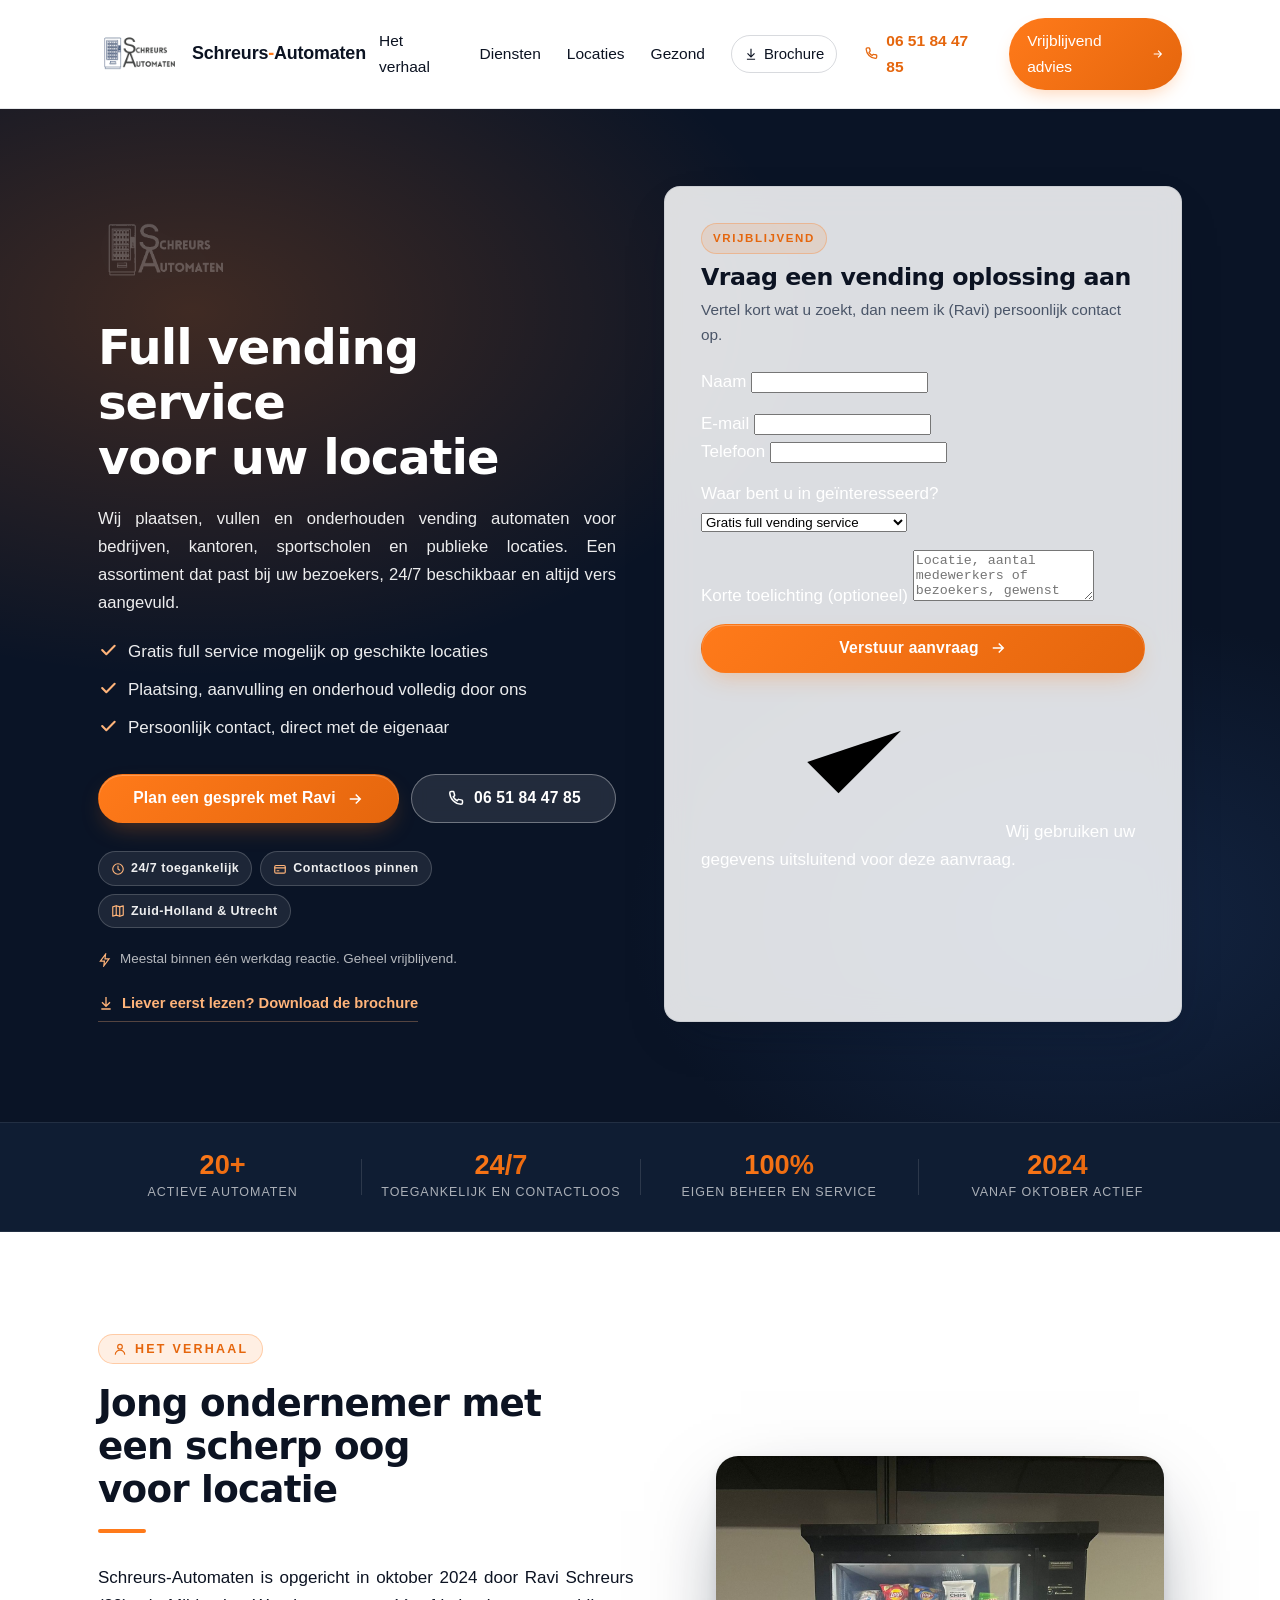
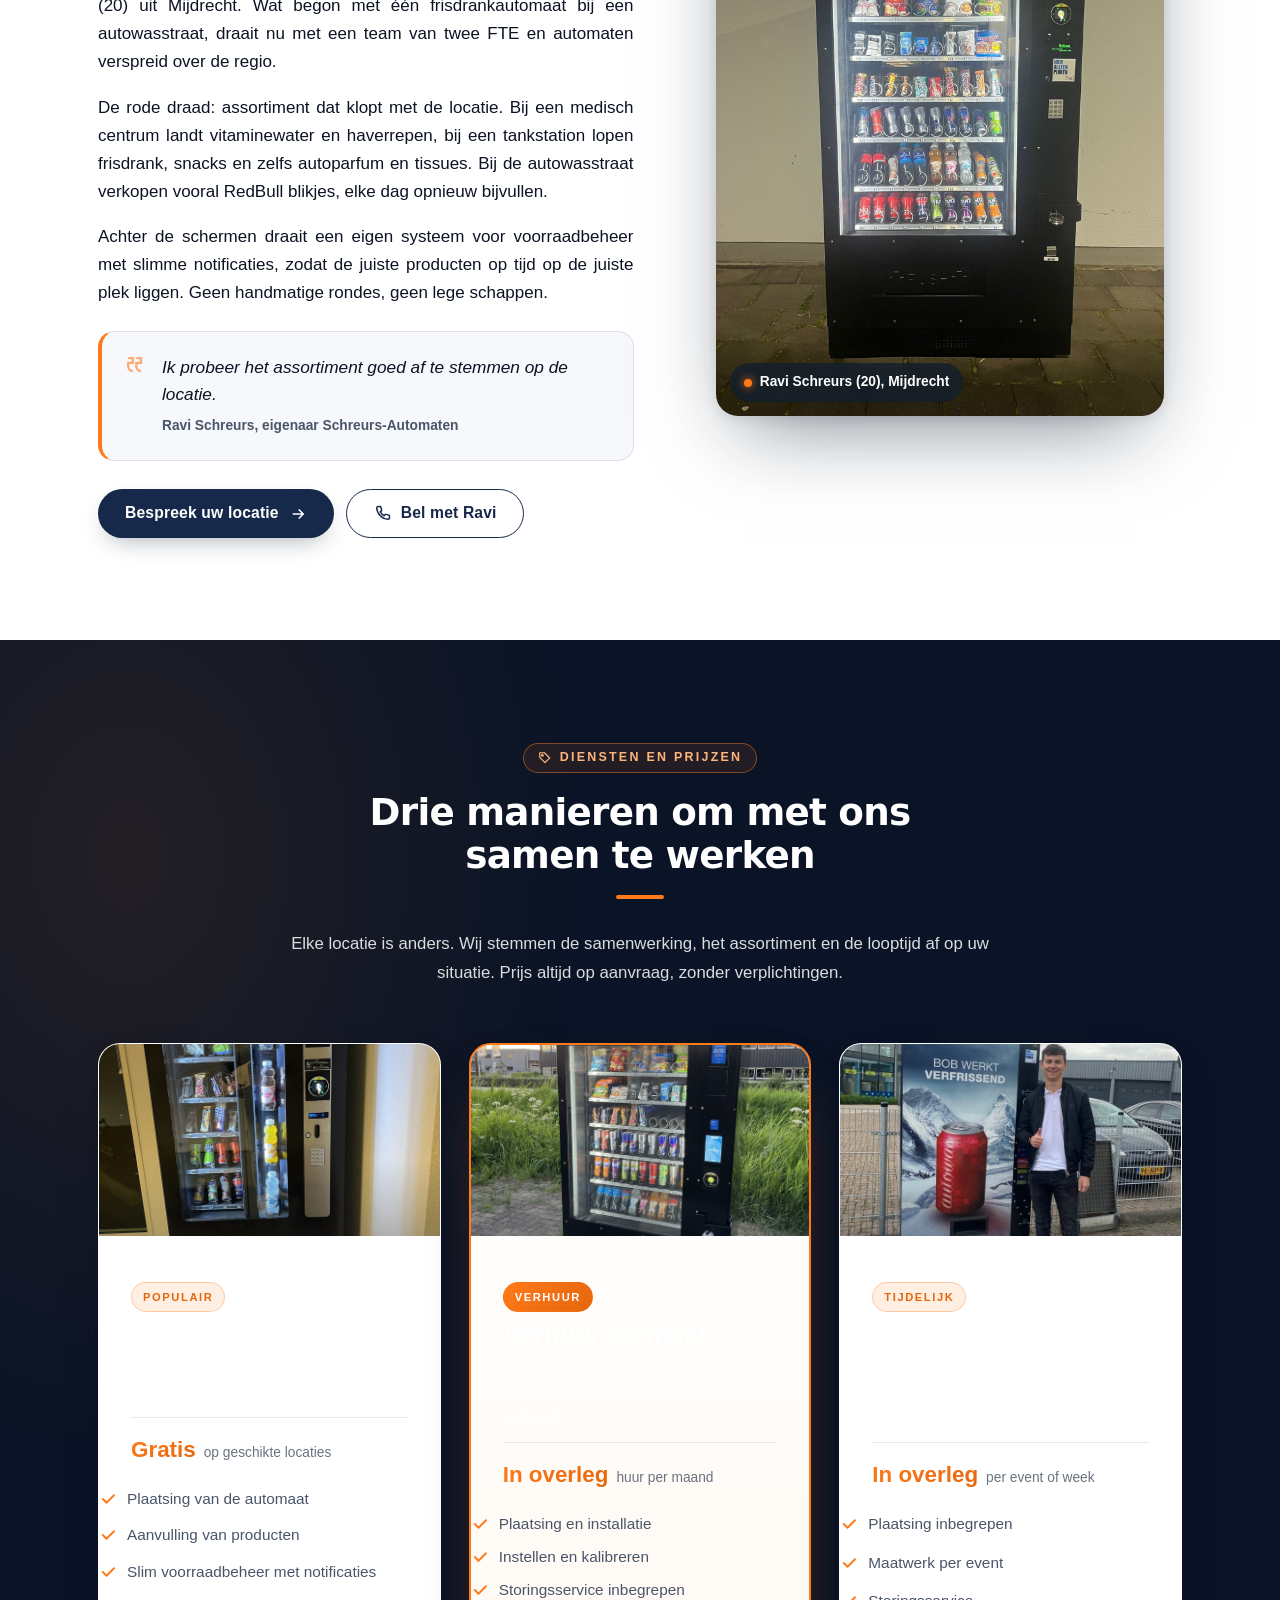
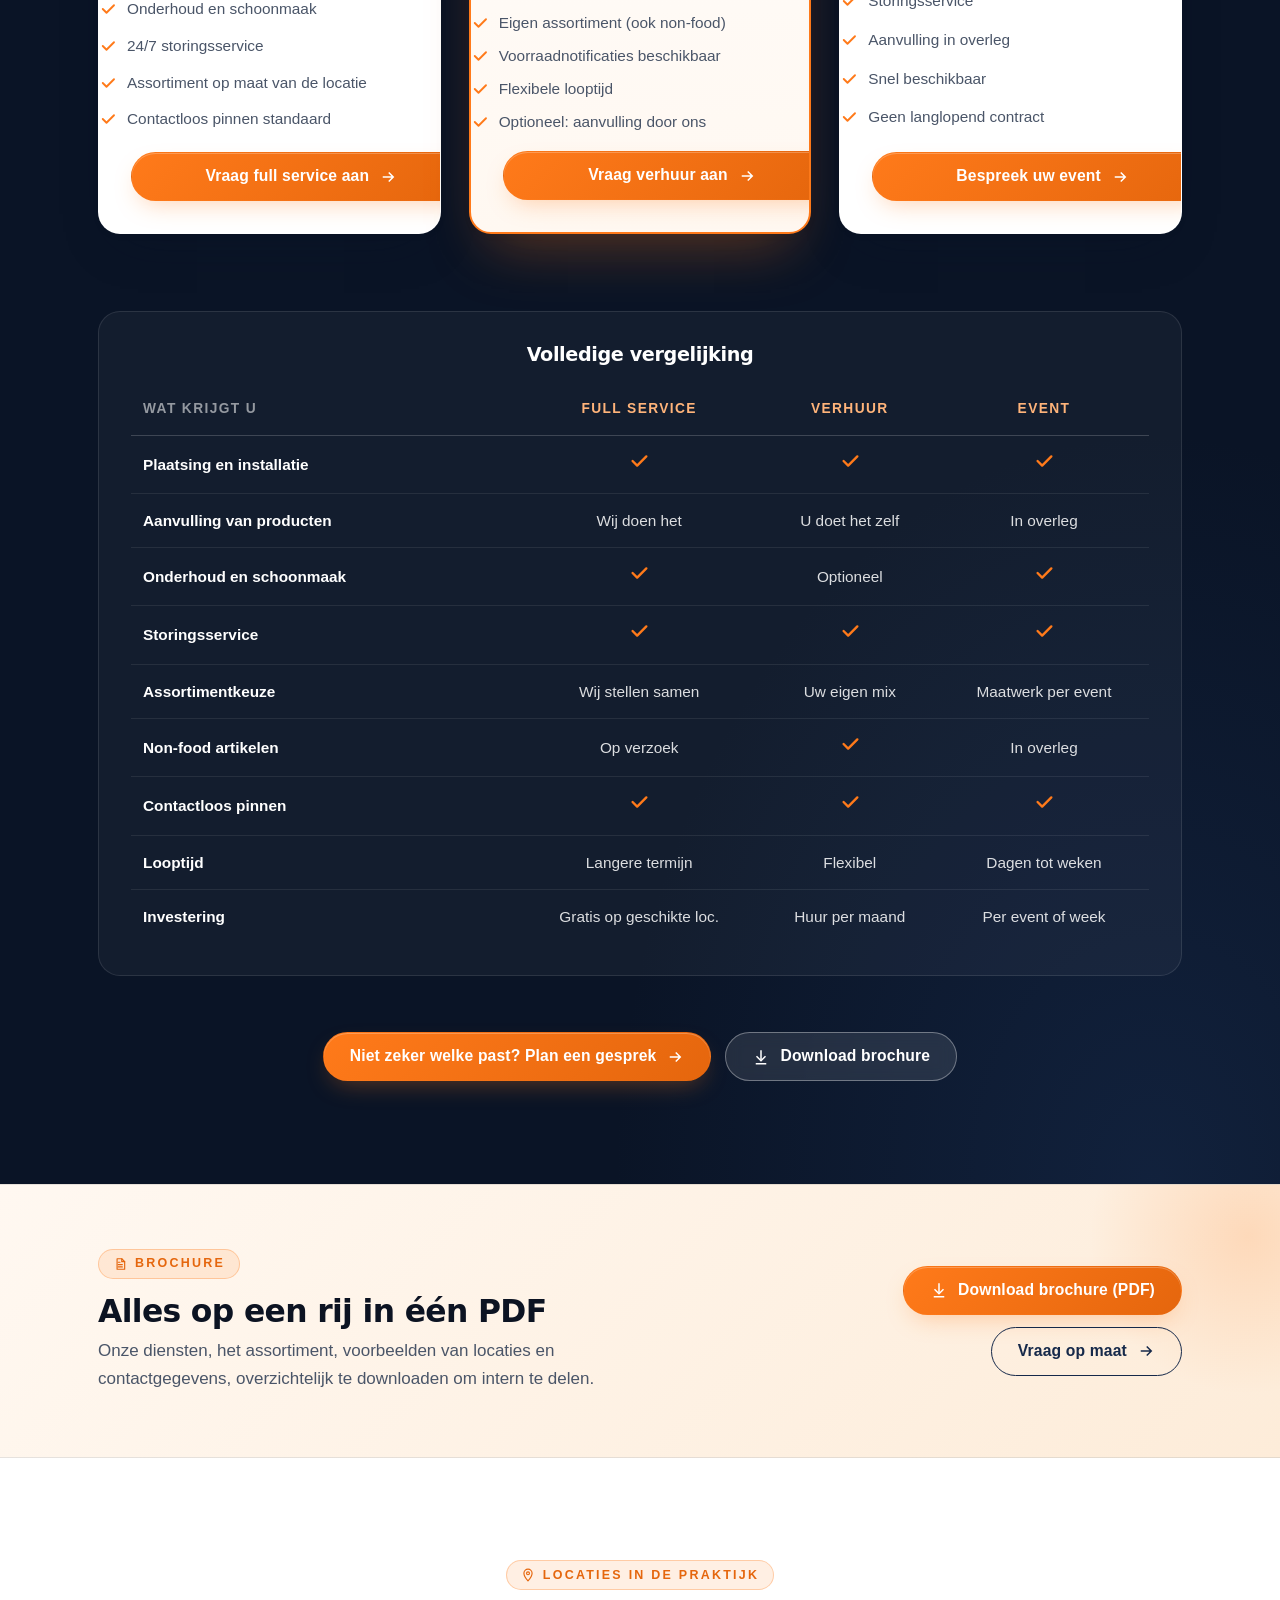
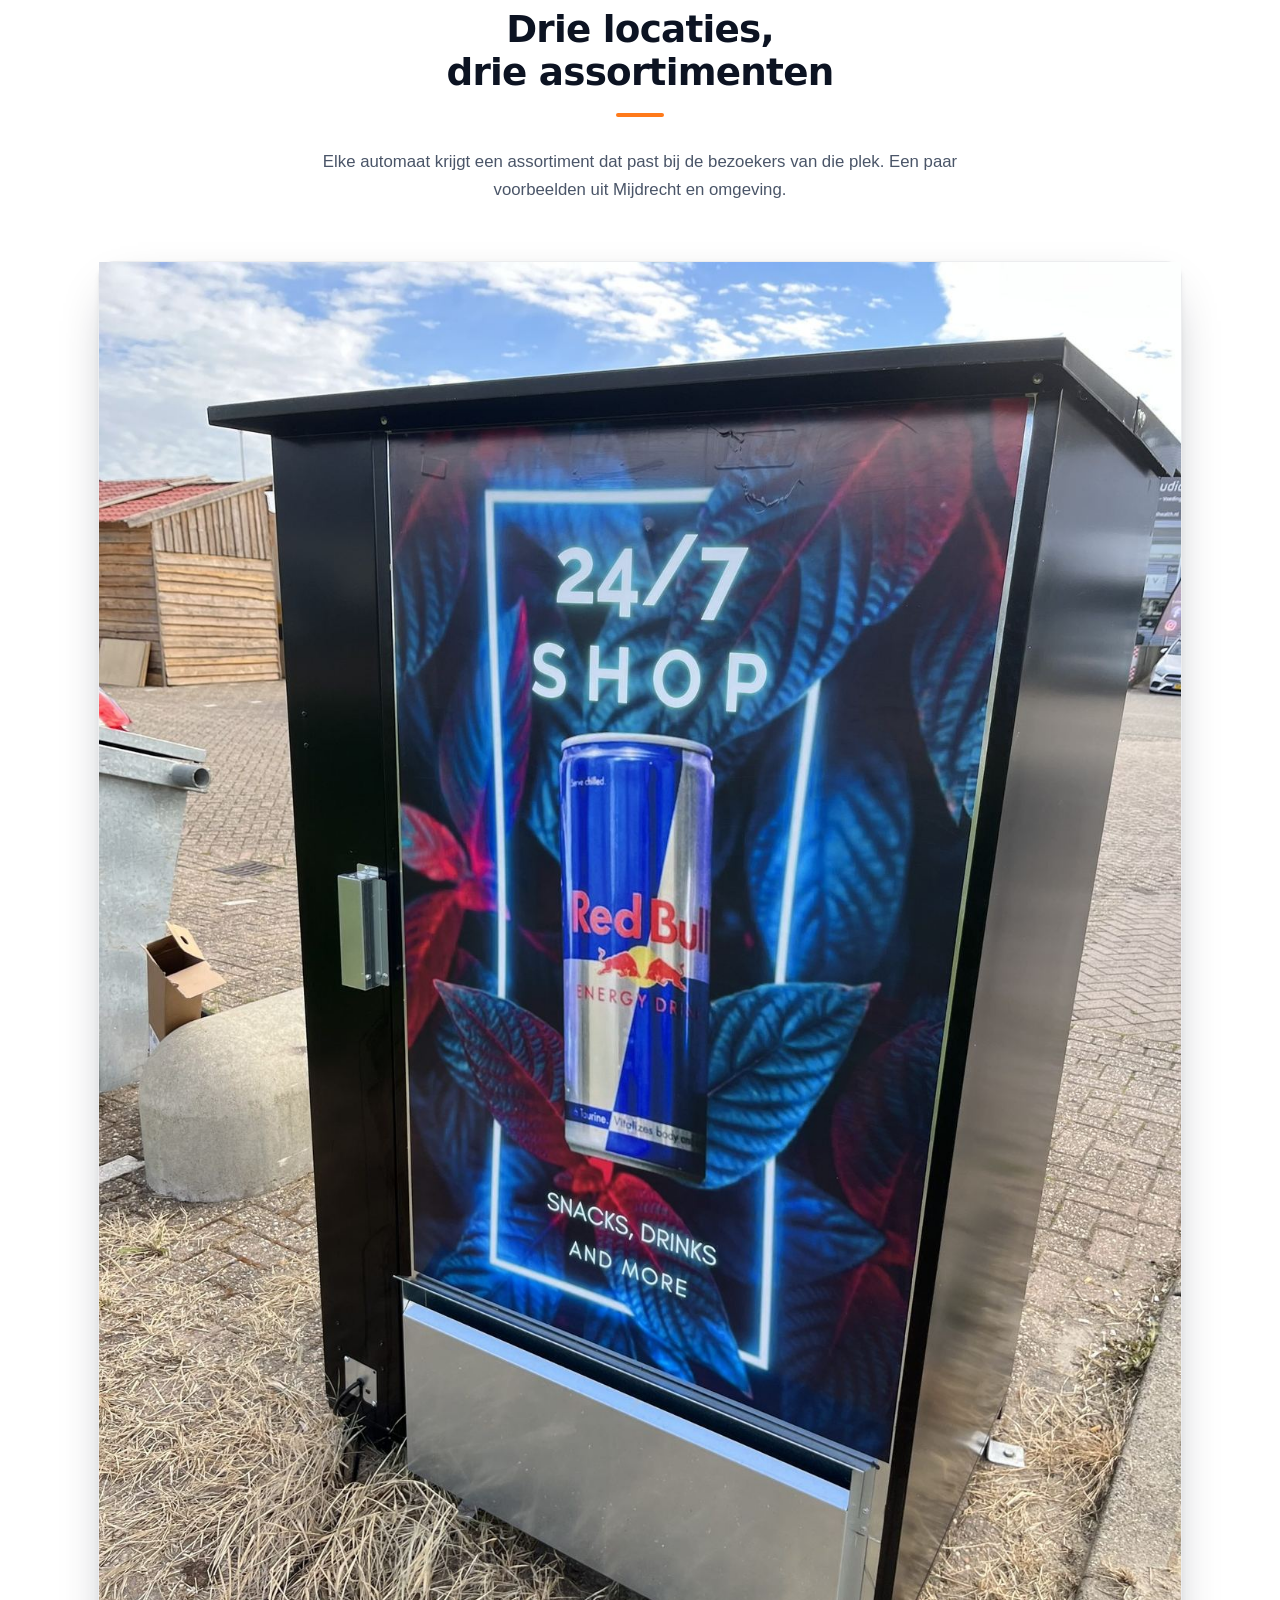
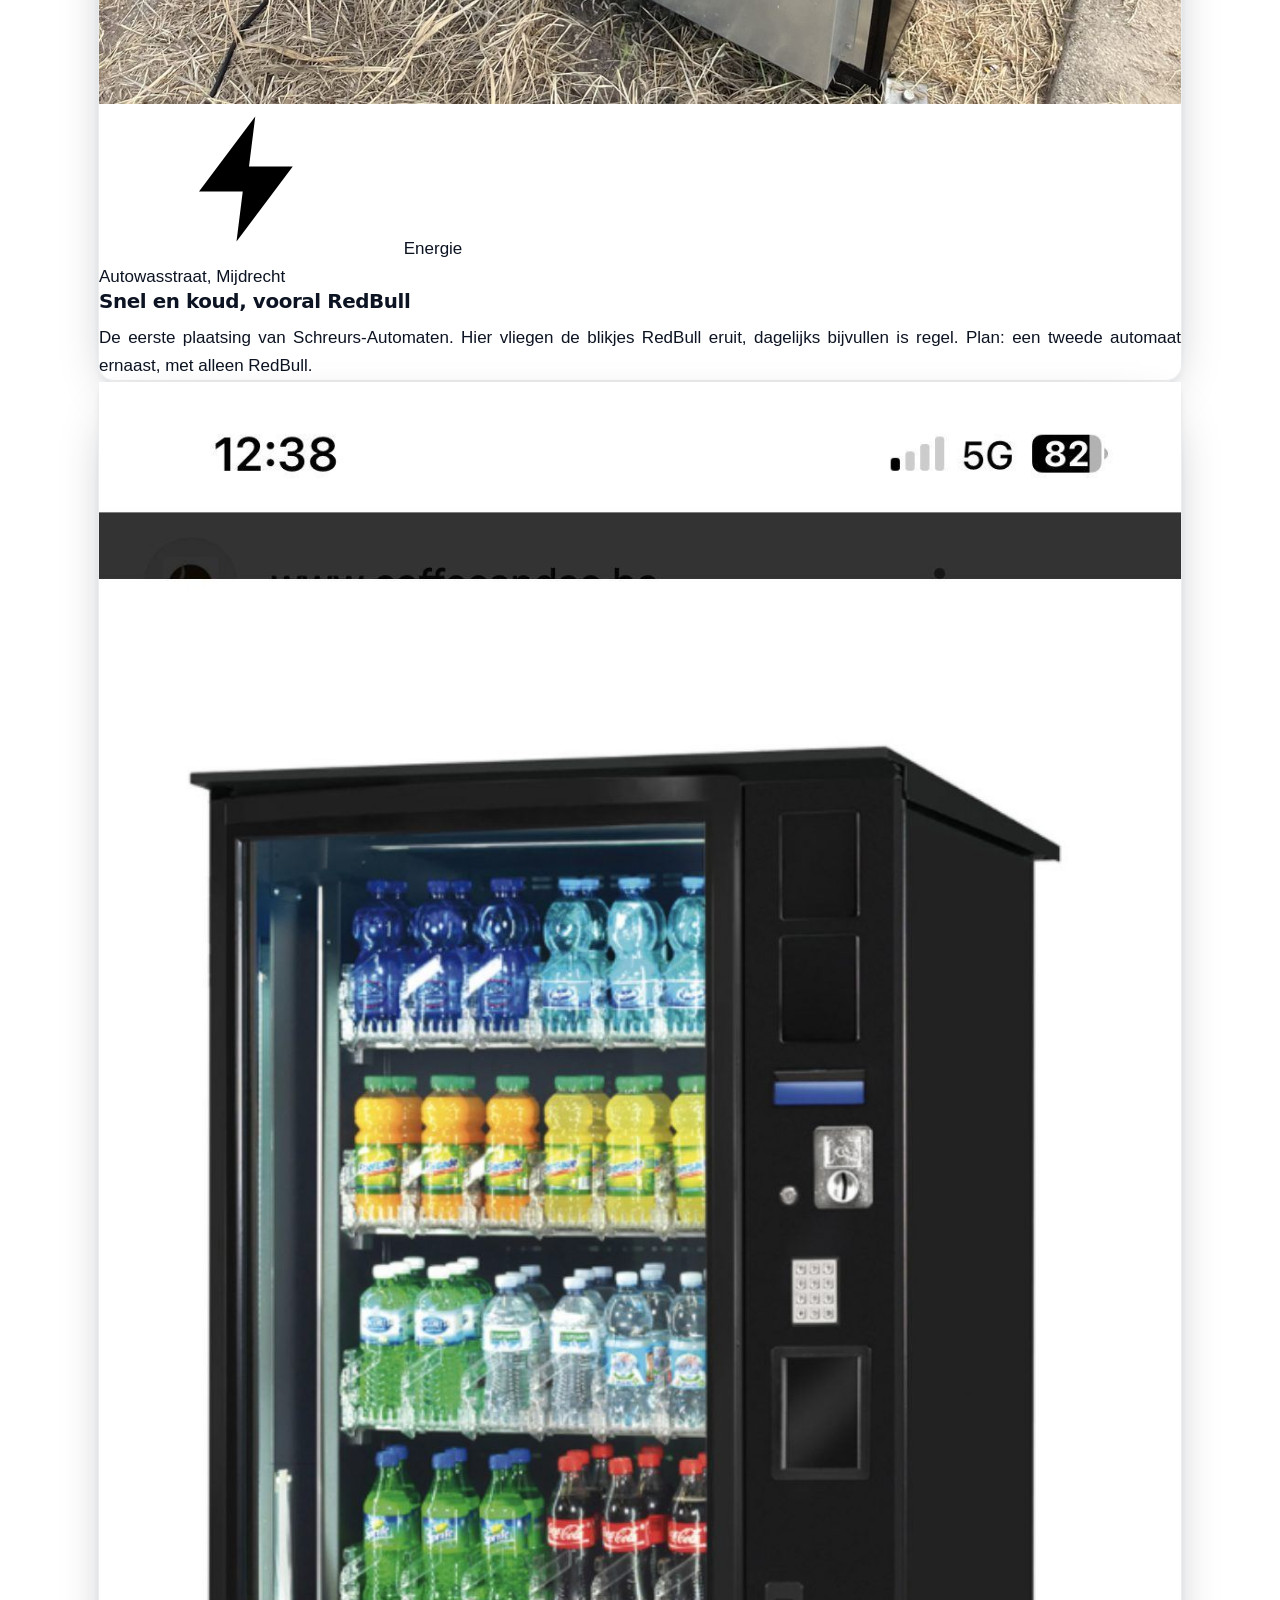
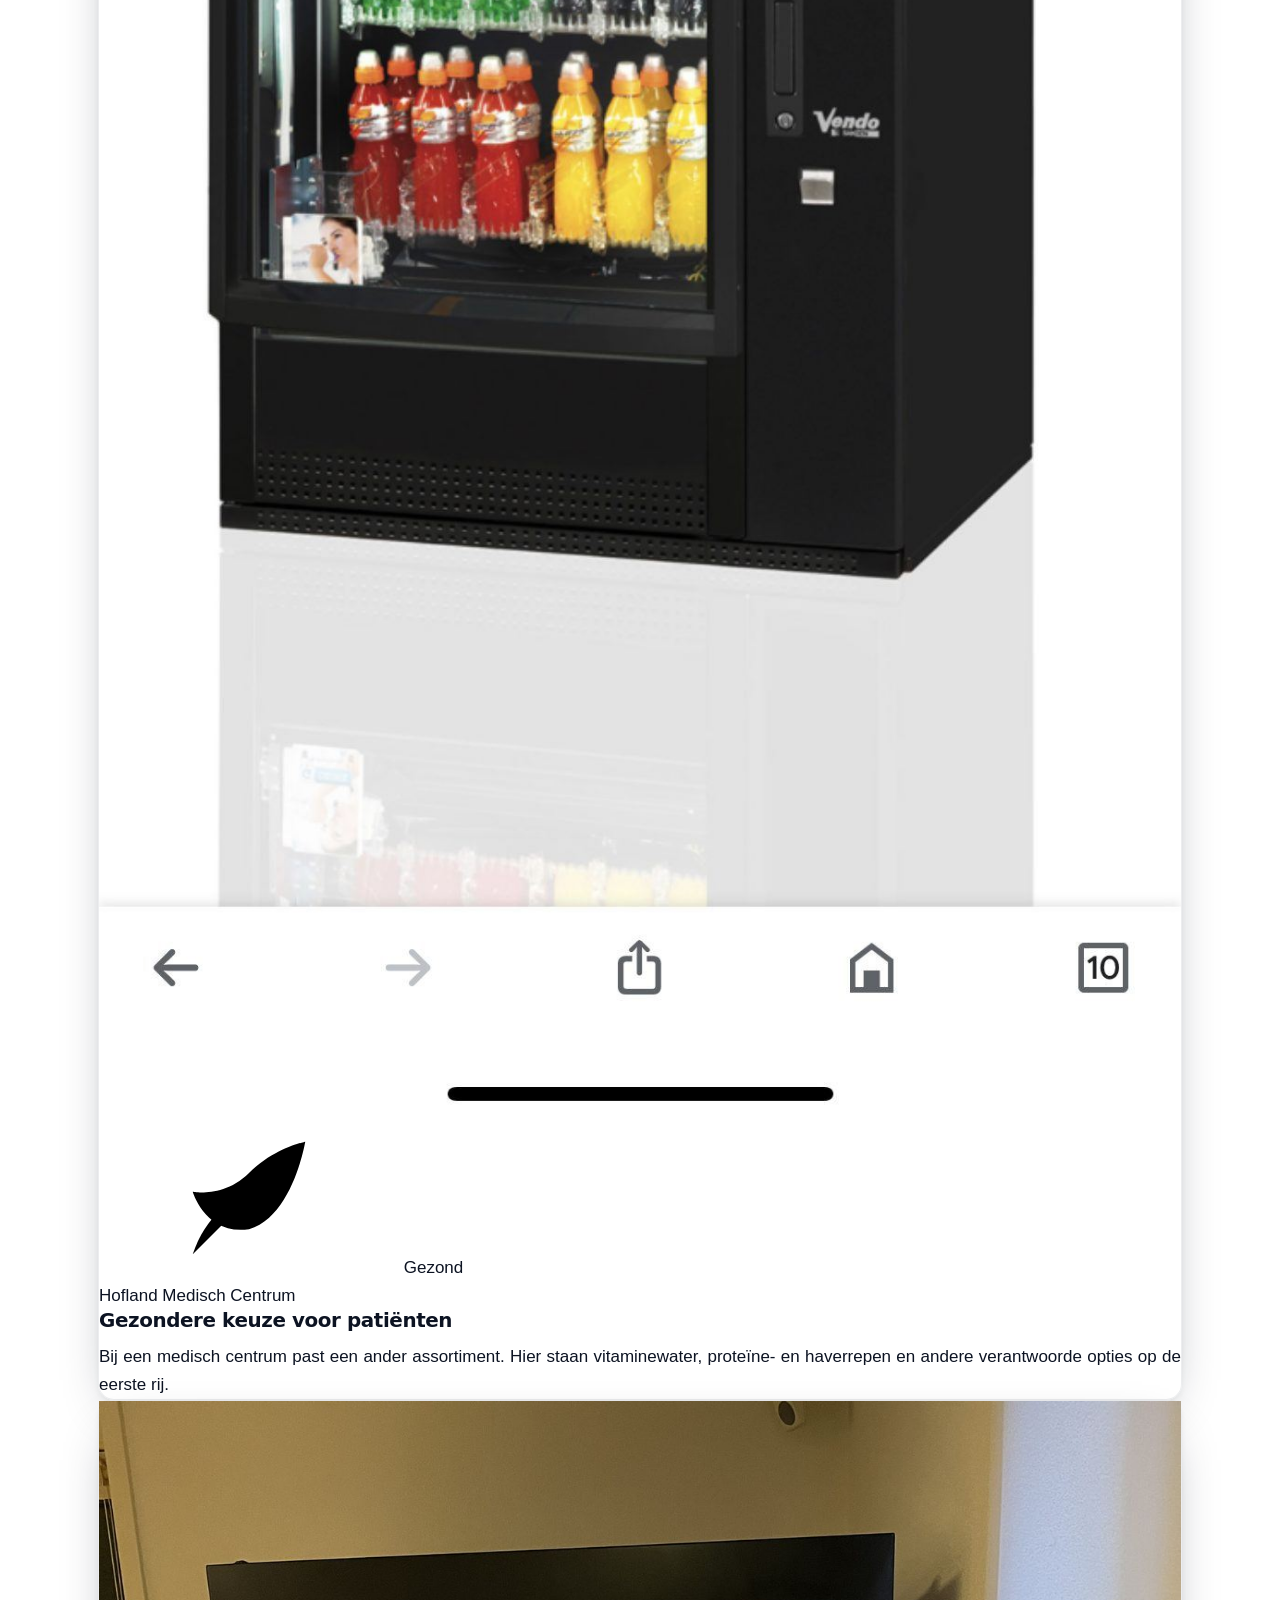
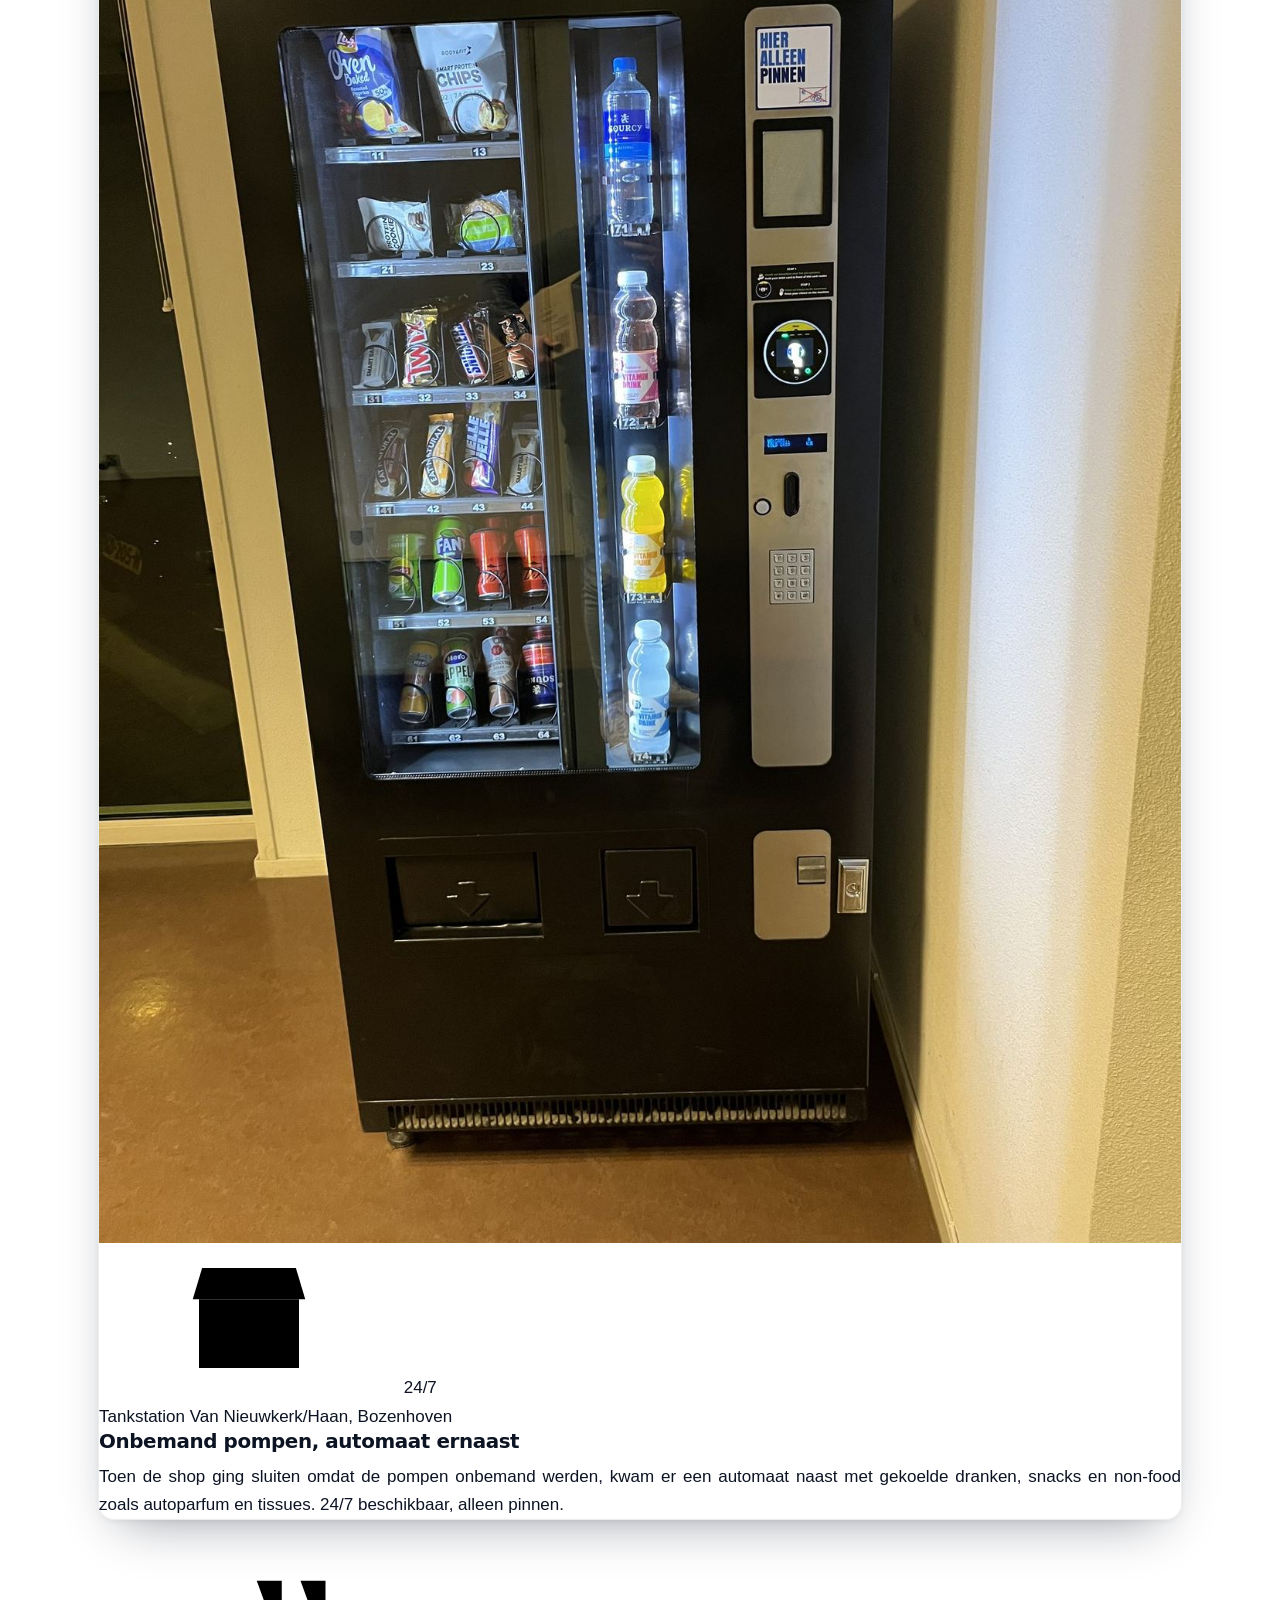
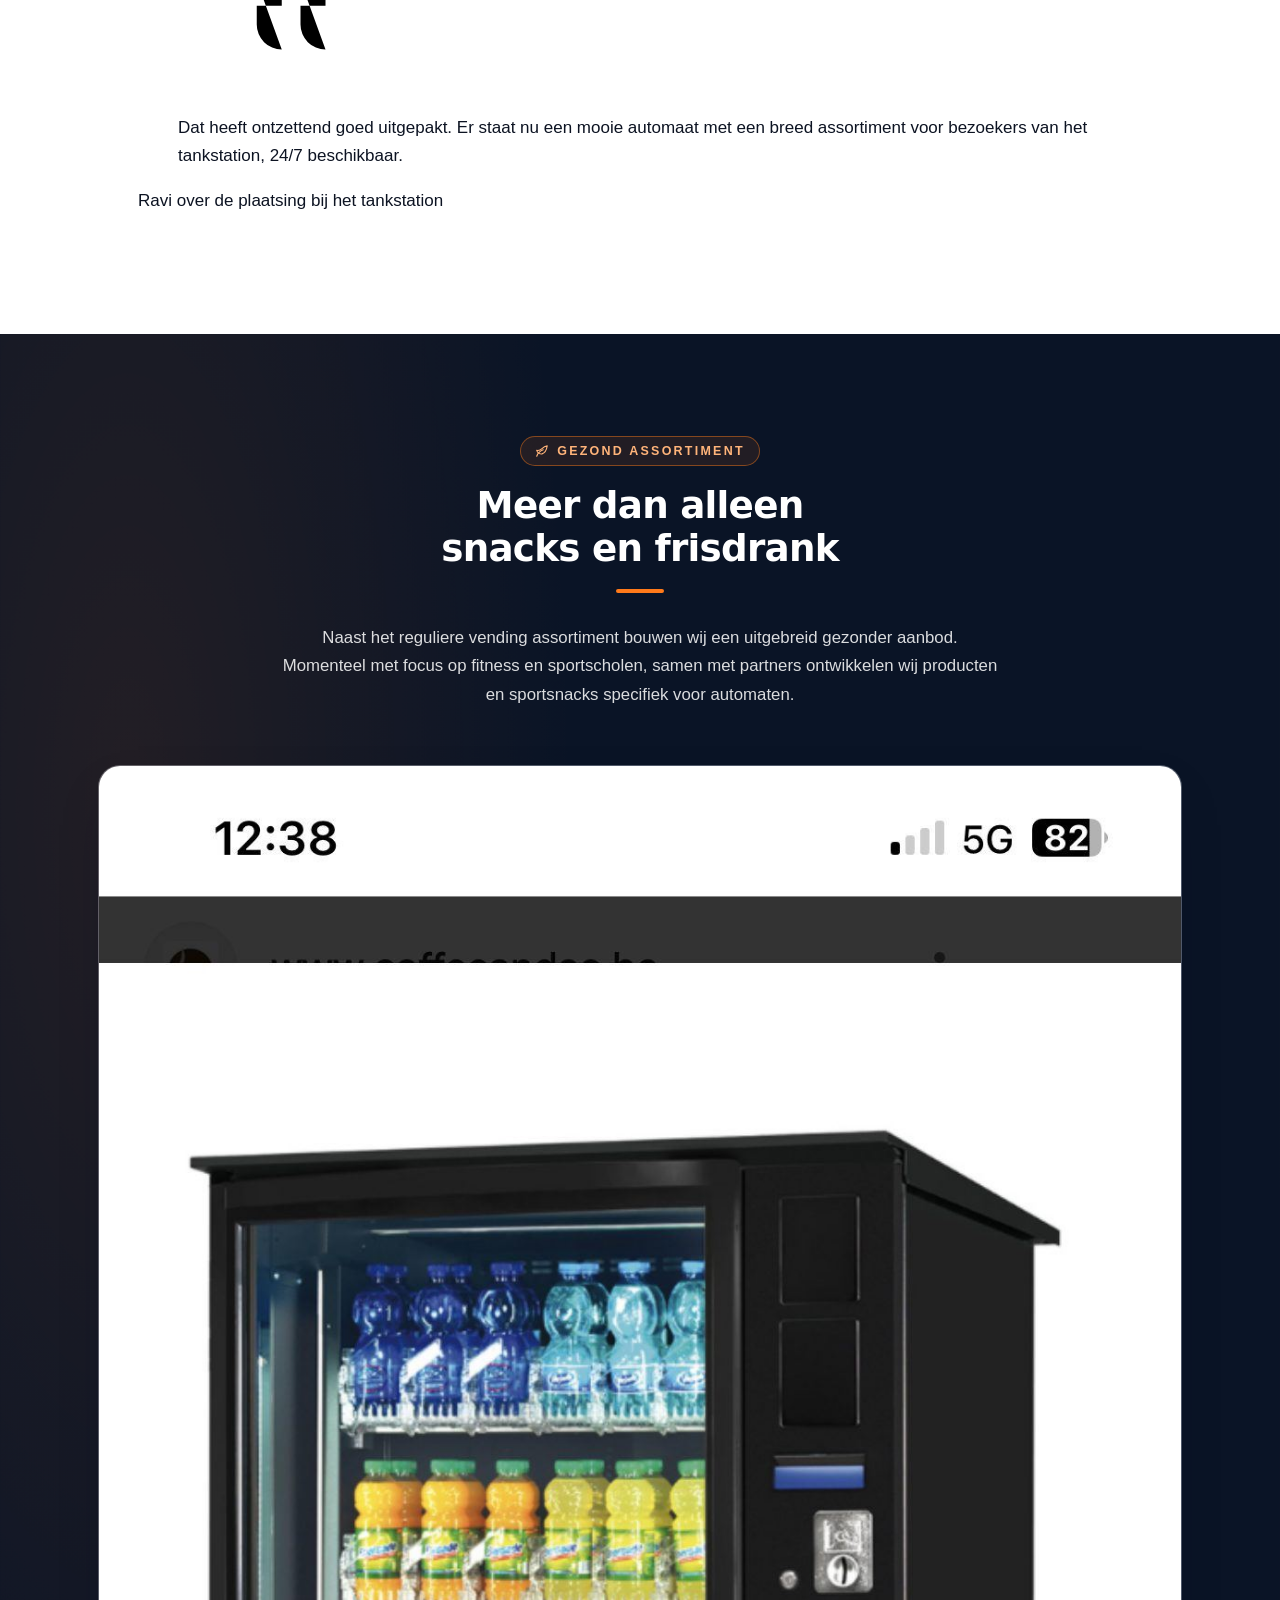
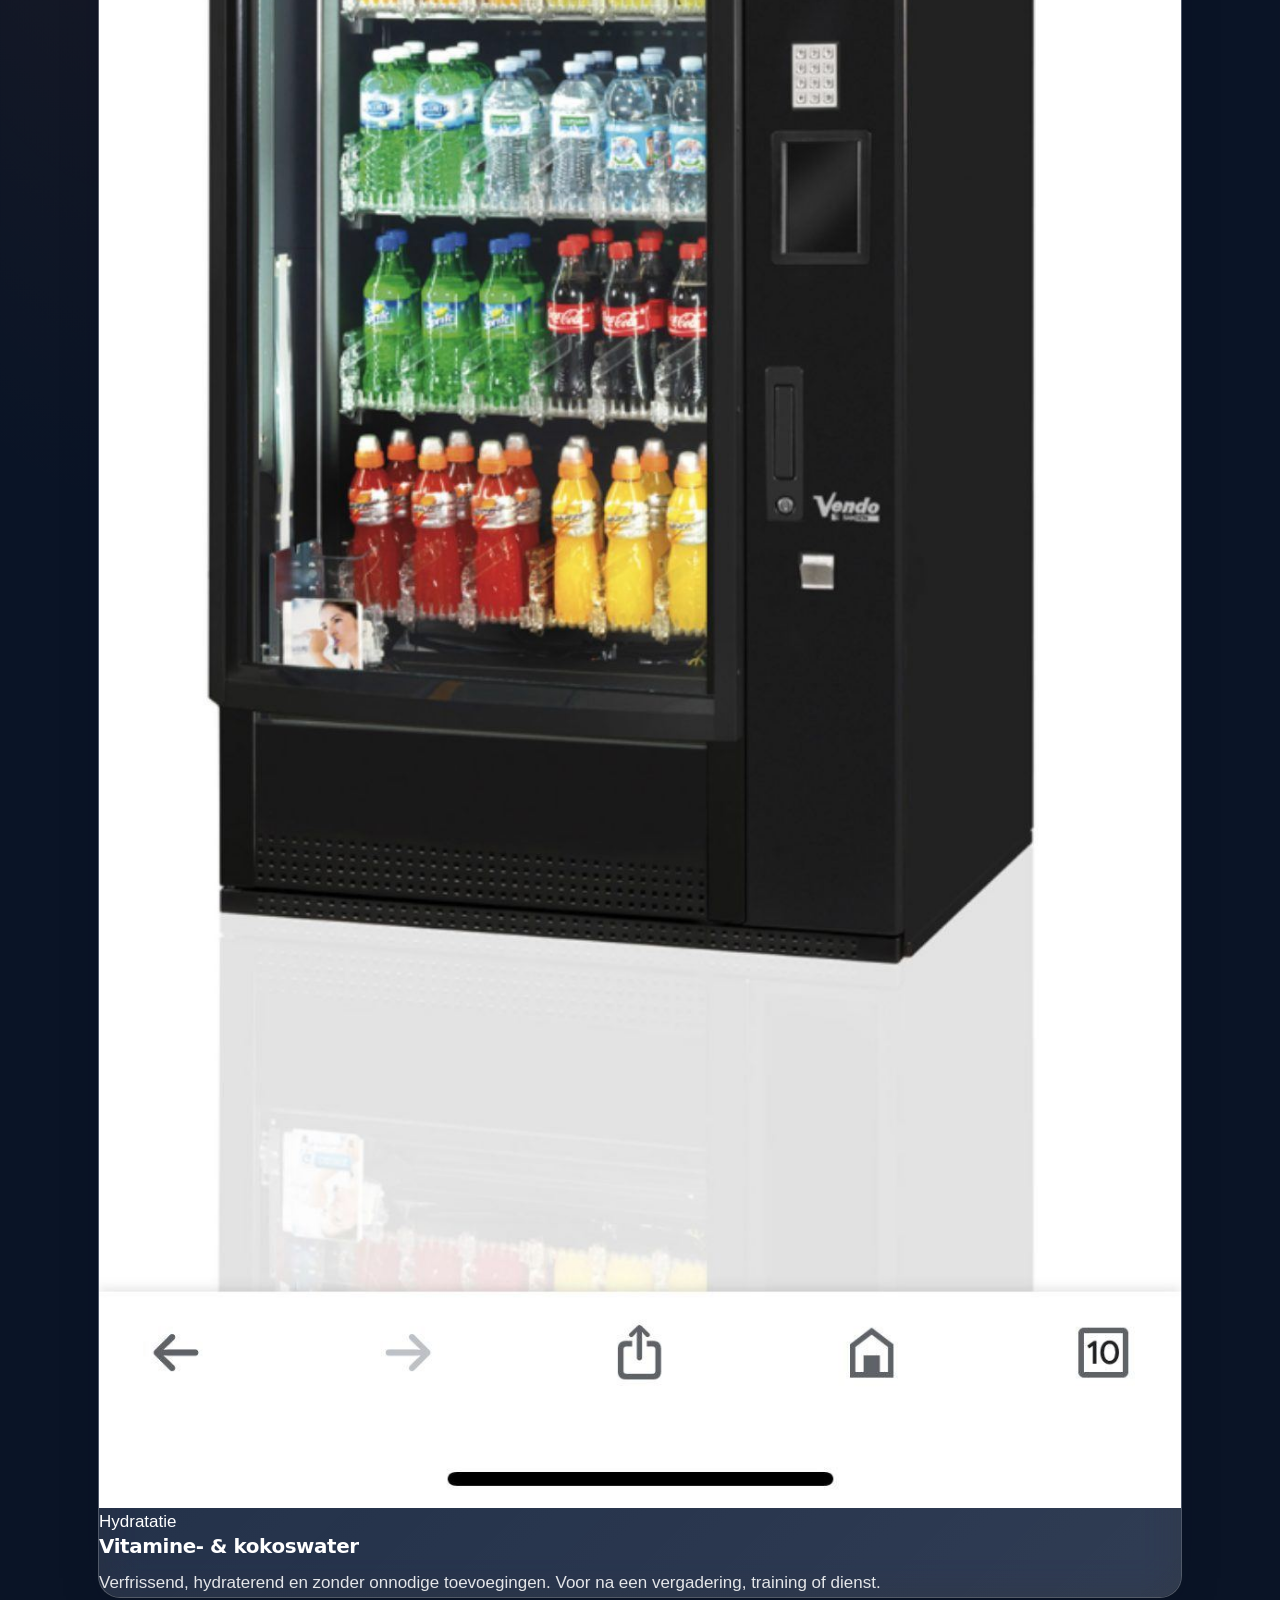
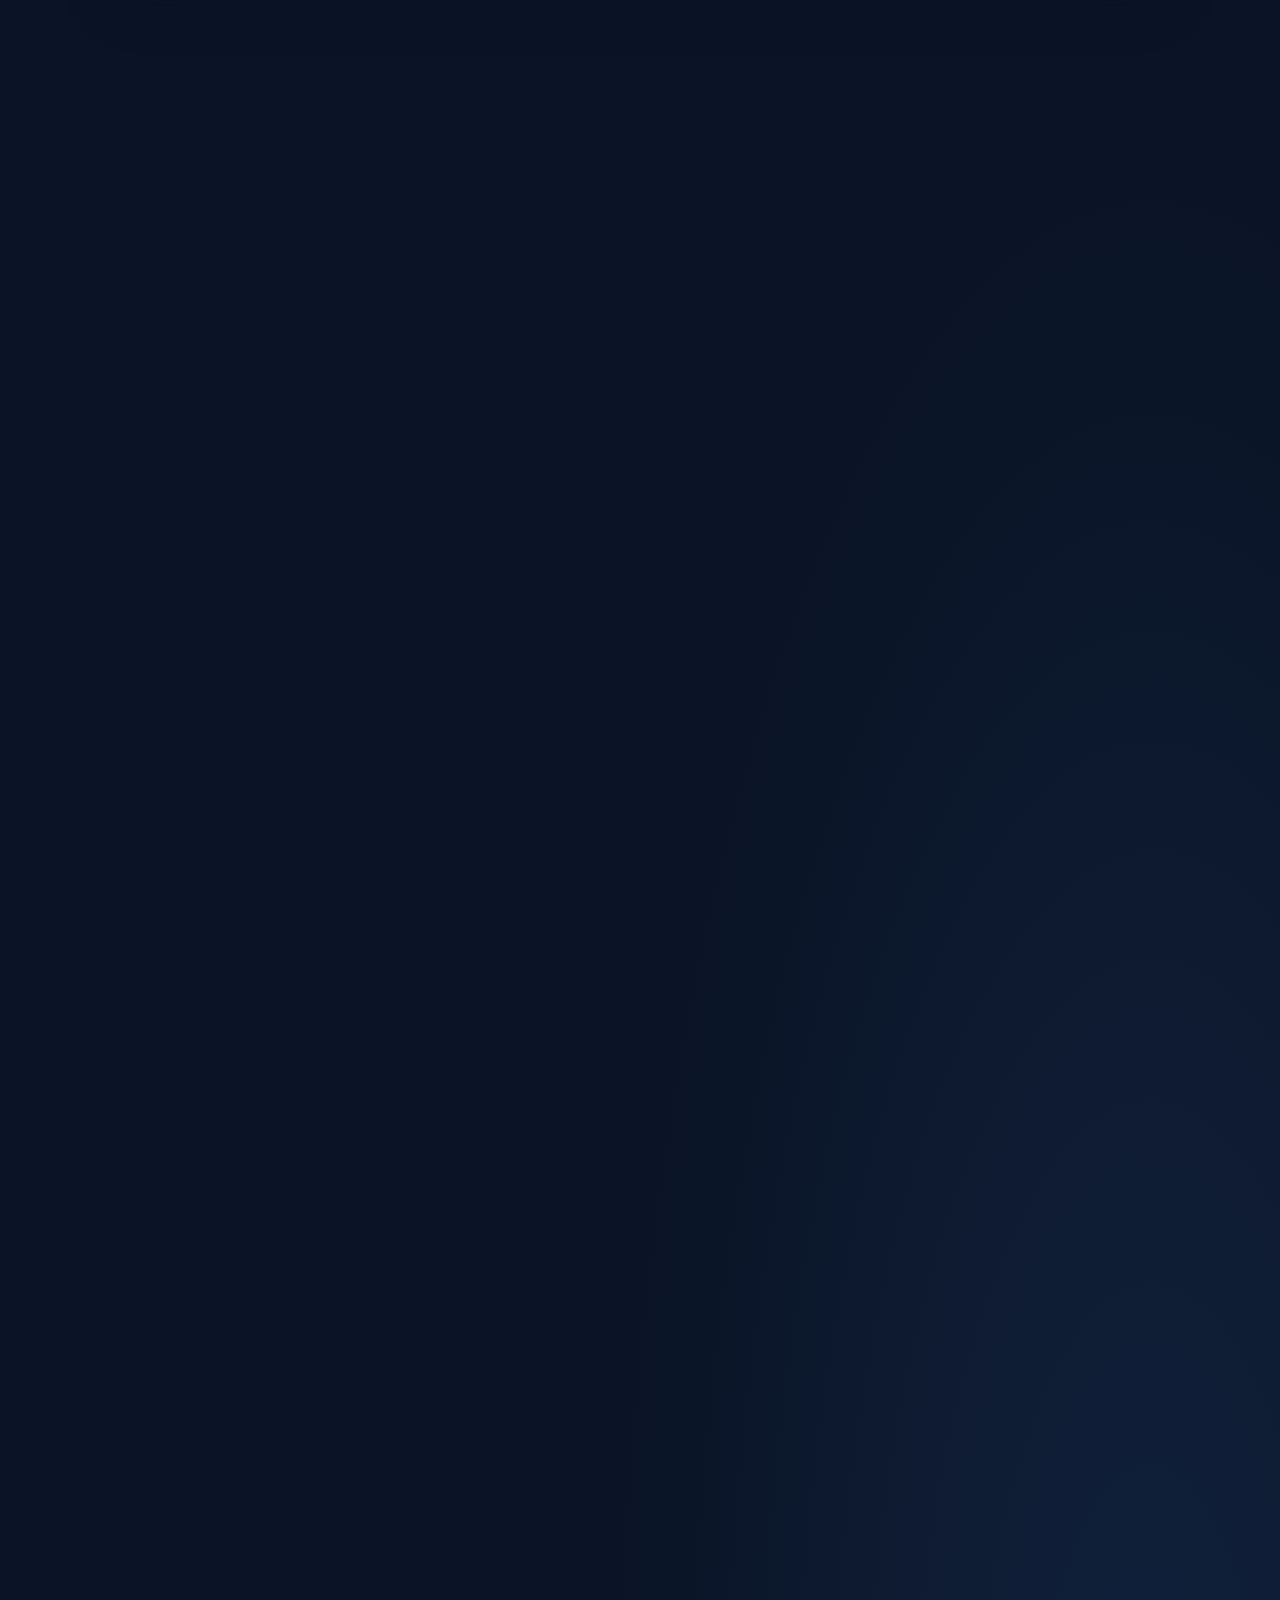
==== index.html @ 26d2000f "Schreurs-Automaten website v1.0" ====
<!doctype html>
<html lang="nl">
<head>
  <meta charset="utf-8" />
  <meta name="viewport" content="width=device-width,initial-scale=1,viewport-fit=cover" />
  <title>Schreurs-Automaten | Full vending service in Zuid-Holland en Utrecht</title>
  <meta name="description" content="Schreurs-Automaten verzorgt complete vending oplossingen voor bedrijven in Zuid-Holland en Utrecht. Gratis full service, verhuur en gezond assortiment. 24/7 toegankelijk en contactloos met pin." />
  <meta name="theme-color" content="#0a1426" />
  <link rel="icon" type="image/png" href="assets/img/logo.png" />
  <link rel="preload" as="image" href="assets/img/ravi-portrait.jpg" />
  <link rel="stylesheet" href="assets/css/style.css" />
</head>
<body>

  <!-- ═════════════ ICONS (SVG sprite) ═════════════ -->
  <svg width="0" height="0" style="position:absolute" aria-hidden="true">
    <defs>
      <symbol id="i-phone" viewBox="0 0 24 24"><path d="M5 4a2 2 0 0 1 2-2h2.5a1 1 0 0 1 1 .8l1 4a1 1 0 0 1-.3 1L9.7 9.3a14 14 0 0 0 5 5l1.6-1.6a1 1 0 0 1 1-.2l4 1a1 1 0 0 1 .7 1V17a2 2 0 0 1-2 2A16 16 0 0 1 5 4z"/></symbol>
      <symbol id="i-mail" viewBox="0 0 24 24"><rect x="3" y="5" width="18" height="14" rx="2"/><path d="M3 7l9 6 9-6"/></symbol>
      <symbol id="i-pin" viewBox="0 0 24 24"><path d="M12 22s7-7.5 7-13a7 7 0 1 0-14 0c0 5.5 7 13 7 13z"/><circle cx="12" cy="9" r="2.5"/></symbol>
      <symbol id="i-bolt" viewBox="0 0 24 24"><path d="M13 2L4 14h7l-1 8 9-12h-7l1-8z"/></symbol>
      <symbol id="i-tag" viewBox="0 0 24 24"><path d="M20 12l-8 8-9-9V3h8l9 9z"/><circle cx="7.5" cy="7.5" r="1.5"/></symbol>
      <symbol id="i-sparkle" viewBox="0 0 24 24"><path d="M12 3l1.8 5.2L19 10l-5.2 1.8L12 17l-1.8-5.2L5 10l5.2-1.8L12 3z"/><path d="M19 17l.8 2.2L22 20l-2.2.8L19 23l-.8-2.2L16 20l2.2-.8L19 17z"/></symbol>
      <symbol id="i-leaf" viewBox="0 0 24 24"><path d="M21 3s-2 12-9 14C5 18 3 11 3 11s5 1 9-3c4-4 9-5 9-5z"/><path d="M3 21c2-6 6-9 11-11"/></symbol>
      <symbol id="i-tool" viewBox="0 0 24 24"><path d="M14.5 3a4 4 0 0 1 5 5L9 18.5l-4 .5.5-4L14.5 3z"/></symbol>
      <symbol id="i-map" viewBox="0 0 24 24"><path d="M9 3L3 5v16l6-2 6 2 6-2V3l-6 2-6-2z"/><path d="M9 3v16"/><path d="M15 5v16"/></symbol>
      <symbol id="i-clock" viewBox="0 0 24 24"><circle cx="12" cy="12" r="9"/><path d="M12 7v5l3 2"/></symbol>
      <symbol id="i-card" viewBox="0 0 24 24"><rect x="3" y="6" width="18" height="13" rx="2"/><path d="M3 10h18"/><path d="M7 15h3"/></symbol>
      <symbol id="i-check" viewBox="0 0 24 24"><path d="M5 12l5 5L20 7"/></symbol>
      <symbol id="i-arrow-right" viewBox="0 0 24 24"><path d="M5 12h14M13 6l6 6-6 6"/></symbol>
      <symbol id="i-shop" viewBox="0 0 24 24"><path d="M3 9l1.5-5h15L21 9"/><path d="M4 9h16v11H4z"/><path d="M9 13h6"/></symbol>
      <symbol id="i-water" viewBox="0 0 24 24"><path d="M12 3s7 8 7 13a7 7 0 1 1-14 0c0-5 7-13 7-13z"/></symbol>
      <symbol id="i-dumbbell" viewBox="0 0 24 24"><path d="M3 9v6M6 7v10M18 7v10M21 9v6M6 12h12"/></symbol>
      <symbol id="i-user" viewBox="0 0 24 24"><circle cx="12" cy="8" r="4"/><path d="M4 21c0-4 4-7 8-7s8 3 8 7"/></symbol>
      <symbol id="i-star" viewBox="0 0 24 24"><path d="M12 2l3 6.5 7 1-5 4.8 1.3 7-6.3-3.4-6.3 3.4 1.3-7-5-4.8 7-1z"/></symbol>
      <symbol id="i-quote" viewBox="0 0 24 24"><path d="M7 7h4v4H7v3a4 4 0 0 0 4 4M14 7h4v4h-4v3a4 4 0 0 0 4 4"/></symbol>
      <symbol id="i-download" viewBox="0 0 24 24"><path d="M12 3v12M6 11l6 6 6-6M5 21h14"/></symbol>
      <symbol id="i-doc" viewBox="0 0 24 24"><path d="M7 3h8l5 5v13H7z"/><path d="M15 3v5h5"/><path d="M9 13h7M9 17h7M9 9h3"/></symbol>
    </defs>
  </svg>

  <!-- ───────────────── HEADER ───────────────── -->
  <header class="site-header" id="top">
    <div class="container header-inner">
      <a href="#top" class="brand" aria-label="Schreurs-Automaten, naar boven">
        <img src="assets/img/logo.png" alt="Schreurs-Automaten logo" class="brand-logo" width="48" height="48" />
        <span class="brand-name">Schreurs<span class="brand-name-dash">-</span>Automaten</span>
      </a>

      <button class="nav-toggle" id="navToggle" aria-label="Menu openen" aria-expanded="false" aria-controls="primaryNav">
        <span></span><span></span><span></span>
      </button>

      <nav class="primary-nav" id="primaryNav" aria-label="Hoofdmenu">
        <a href="#verhaal">Het verhaal</a>
        <a href="#pricing">Diensten</a>
        <a href="#cases">Locaties</a>
        <a href="#gezond">Gezond</a>
        <a href="schreurs-automaten-brochure.pdf" class="nav-brochure" download>
          <svg><use href="#i-download"/></svg>Brochure
        </a>
        <a href="tel:+31651844785" class="nav-call">
          <svg><use href="#i-phone"/></svg>06 51 84 47 85
        </a>
        <a href="#contact" class="nav-cta">
          Vrijblijvend advies
          <svg width="14" height="14"><use href="#i-arrow-right"/></svg>
        </a>
      </nav>
    </div>
  </header>

  <!-- ───────────────── HERO met formulier ───────────────── -->
  <section class="hero" id="hero">
    <div class="container hero-inner">

      <div class="hero-card">
        <img src="assets/img/logo-white-transparent.png" alt="" aria-hidden="true" class="hero-logo" width="130" height="130" />

        <h1 class="hero-title">
          <span class="line">Full vending service</span>
          <span class="line">voor uw locatie</span>
        </h1>

        <p class="hero-lead">
          Wij plaatsen, vullen en onderhouden vending automaten voor bedrijven, kantoren, sportscholen en publieke locaties. Een assortiment dat past bij uw bezoekers, 24/7 beschikbaar en altijd vers aangevuld.
        </p>

        <ul class="hero-bullets">
          <li><svg><use href="#i-check"/></svg> Gratis full service mogelijk op geschikte locaties</li>
          <li><svg><use href="#i-check"/></svg> Plaatsing, aanvulling en onderhoud volledig door ons</li>
          <li><svg><use href="#i-check"/></svg> Persoonlijk contact, direct met de eigenaar</li>
        </ul>

        <div class="hero-cta">
          <a href="#contact" class="btn btn-primary">
            Plan een gesprek met Ravi
            <svg class="btn-icon"><use href="#i-arrow-right"/></svg>
          </a>
          <a href="tel:+31651844785" class="btn btn-ghost">
            <svg class="btn-icon"><use href="#i-phone"/></svg>
            06 51 84 47 85
          </a>
        </div>

        <div class="hero-badges">
          <span class="hero-badge"><svg><use href="#i-clock"/></svg> 24/7 toegankelijk</span>
          <span class="hero-badge"><svg><use href="#i-card"/></svg> Contactloos pinnen</span>
          <span class="hero-badge"><svg><use href="#i-map"/></svg> Zuid-Holland &amp; Utrecht</span>
        </div>

        <p class="hero-microcopy">
          <svg><use href="#i-bolt"/></svg> Meestal binnen één werkdag reactie. Geheel vrijblijvend.
        </p>

        <a href="schreurs-automaten-brochure.pdf" class="hero-brochure-link" download>
          <svg><use href="#i-download"/></svg>
          Liever eerst lezen? Download de brochure
        </a>
      </div>

      <aside class="hero-form" aria-labelledby="leadFormTitle">
        <form class="lead-form glass-light" id="leadForm"
              action="mailto:Schreursautomaat@gmail.com"
              method="POST"
              enctype="text/plain"
              novalidate>
          <div class="lead-form-head">
            <span class="lead-form-tag">Vrijblijvend</span>
            <h2 id="leadFormTitle" class="lead-form-title">Vraag een vending oplossing aan</h2>
            <p class="lead-form-sub">Vertel kort wat u zoekt, dan neem ik (Ravi) persoonlijk contact op.</p>
          </div>

          <div class="field">
            <label for="lf-name">Naam</label>
            <input id="lf-name" name="Naam" type="text" autocomplete="name" required />
          </div>

          <div class="row">
            <div class="field">
              <label for="lf-email">E-mail</label>
              <input id="lf-email" name="Email" type="email" autocomplete="email" required />
            </div>
            <div class="field">
              <label for="lf-phone">Telefoon</label>
              <input id="lf-phone" name="Telefoon" type="tel" autocomplete="tel" />
            </div>
          </div>

          <div class="field">
            <label for="lf-interest">Waar bent u in geïnteresseerd?</label>
            <select id="lf-interest" name="Interesse">
              <option value="Full vending service">Gratis full vending service</option>
              <option value="Verhuur">Verhuur van vending machines</option>
              <option value="Tijdelijke verhuur / event">Tijdelijke verhuur of event</option>
              <option value="Gezond assortiment">Gezond assortiment</option>
              <option value="Sportschool / fitness">Sportschool of fitness</option>
              <option value="Anders / advies">Anders, vrijblijvend advies</option>
            </select>
          </div>

          <div class="field">
            <label for="lf-message">Korte toelichting (optioneel)</label>
            <textarea id="lf-message" name="Bericht" rows="3" placeholder="Locatie, aantal medewerkers of bezoekers, gewenst assortiment."></textarea>
          </div>

          <button type="submit" class="btn btn-primary btn-block">
            Verstuur aanvraag
            <svg class="btn-icon"><use href="#i-arrow-right"/></svg>
          </button>

          <p class="form-note">
            <svg><use href="#i-check"/></svg> Wij gebruiken uw gegevens uitsluitend voor deze aanvraag.
          </p>
        </form>
      </aside>

    </div>
  </section>

  <!-- ───────────────── PROOF STRIP ───────────────── -->
  <section class="proof-strip" aria-label="Belangrijkste cijfers">
    <div class="container proof-inner">
      <div class="proof-item">
        <span class="proof-num">20+</span>
        <span class="proof-label">Actieve automaten</span>
      </div>
      <div class="proof-divider" aria-hidden="true"></div>
      <div class="proof-item">
        <span class="proof-num">24/7</span>
        <span class="proof-label">Toegankelijk en contactloos</span>
      </div>
      <div class="proof-divider" aria-hidden="true"></div>
      <div class="proof-item">
        <span class="proof-num">100%</span>
        <span class="proof-label">Eigen beheer en service</span>
      </div>
      <div class="proof-divider" aria-hidden="true"></div>
      <div class="proof-item">
        <span class="proof-num">2024</span>
        <span class="proof-label">Vanaf oktober actief</span>
      </div>
    </div>
  </section>

  <!-- ───────────────── HET VERHAAL ───────────────── -->
  <section class="section section-light" id="verhaal">
    <div class="container two-col">
      <div class="col-text">
        <span class="eyebrow eyebrow-dark"><svg class="eyebrow-icon"><use href="#i-user"/></svg> Het verhaal</span>
        <h2 class="section-title">
          <span class="line">Jong ondernemer met</span>
          <span class="line">een scherp oog voor locatie</span>
        </h2>
        <span class="title-accent" aria-hidden="true"></span>
        <p>
          Schreurs-Automaten is opgericht in oktober 2024 door Ravi Schreurs (20) uit Mijdrecht. Wat begon met één frisdrankautomaat bij een autowasstraat, draait nu met een team van twee FTE en automaten verspreid over de regio.
        </p>
        <p>
          De rode draad: assortiment dat klopt met de locatie. Bij een medisch centrum landt vitaminewater en haverrepen, bij een tankstation lopen frisdrank, snacks en zelfs autoparfum en tissues. Bij de autowasstraat verkopen vooral RedBull blikjes, elke dag opnieuw bijvullen.
        </p>
        <p>
          Achter de schermen draait een eigen systeem voor voorraadbeheer met slimme notificaties, zodat de juiste producten op tijd op de juiste plek liggen. Geen handmatige rondes, geen lege schappen.
        </p>

        <figure class="quote-card">
          <svg class="quote-mark" aria-hidden="true"><use href="#i-quote"/></svg>
          <blockquote>
            Ik probeer het assortiment goed af te stemmen op de locatie.
          </blockquote>
          <figcaption>Ravi Schreurs, eigenaar Schreurs-Automaten</figcaption>
        </figure>

        <div class="section-cta">
          <a href="#contact" class="btn btn-secondary">
            Bespreek uw locatie
            <svg class="btn-icon"><use href="#i-arrow-right"/></svg>
          </a>
          <a href="tel:+31651844785" class="btn btn-outline-dark">
            <svg class="btn-icon"><use href="#i-phone"/></svg>
            Bel met Ravi
          </a>
        </div>
      </div>

      <div class="col-media">
        <figure class="frame">
          <img src="assets/img/ravi-portrait.jpg" alt="Ravi Schreurs naast een Schreurs-Automaten frisdrankautomaat" loading="lazy" />
          <figcaption>Ravi Schreurs (20), Mijdrecht</figcaption>
        </figure>
      </div>
    </div>
  </section>

  <!-- ───────────────── PRICING ───────────────── -->
  <section class="section section-dark" id="pricing">
    <div class="container">
      <header class="section-head section-head-center">
        <span class="eyebrow"><svg class="eyebrow-icon"><use href="#i-tag"/></svg> Diensten en prijzen</span>
        <h2 class="section-title">
          <span class="line">Drie manieren om met ons</span>
          <span class="line">samen te werken</span>
        </h2>
        <span class="title-accent" aria-hidden="true"></span>
        <p class="section-lead">
          Elke locatie is anders. Wij stemmen de samenwerking, het assortiment en de looptijd af op uw situatie. Prijs altijd op aanvraag, zonder verplichtingen.
        </p>
      </header>

      <div class="pricing-grid">

        <article class="pricing-card">
          <div class="pricing-card-media">
            <img src="assets/img/automaat-snacks-large.jpg" alt="Combi snack- en drankautomaat voor full service" loading="lazy" />
          </div>
          <div class="pricing-card-head">
            <span class="pricing-tag">Populair</span>
            <h3 class="pricing-title">Full vending service</h3>
            <p class="pricing-sub">Wij plaatsen en beheren de automaat volledig. U heeft nergens omkijken naar.</p>
            <div class="pricing-price">
              <span class="pricing-price-main">Gratis</span>
              <span class="pricing-price-note">op geschikte locaties</span>
            </div>
          </div>
          <ul class="pricing-list">
            <li><svg><use href="#i-check"/></svg> Plaatsing van de automaat</li>
            <li><svg><use href="#i-check"/></svg> Aanvulling van producten</li>
            <li><svg><use href="#i-check"/></svg> Slim voorraadbeheer met notificaties</li>
            <li><svg><use href="#i-check"/></svg> Onderhoud en schoonmaak</li>
            <li><svg><use href="#i-check"/></svg> 24/7 storingsservice</li>
            <li><svg><use href="#i-check"/></svg> Assortiment op maat van de locatie</li>
            <li><svg><use href="#i-check"/></svg> Contactloos pinnen standaard</li>
          </ul>
          <a href="#contact" class="btn btn-primary btn-block pricing-cta">
            Vraag full service aan
            <svg class="btn-icon"><use href="#i-arrow-right"/></svg>
          </a>
        </article>

        <article class="pricing-card pricing-card-featured">
          <div class="pricing-card-media">
            <img src="assets/img/automaat-outdoor.jpg" alt="Vending automaat geschikt voor verhuur" loading="lazy" />
          </div>
          <div class="pricing-card-head">
            <span class="pricing-tag pricing-tag-featured">Verhuur</span>
            <h3 class="pricing-title">Verhuur op maat</h3>
            <p class="pricing-sub">U huurt de automaat en verdient zelf aan het assortiment, wij regelen de techniek.</p>
            <div class="pricing-price">
              <span class="pricing-price-main">In overleg</span>
              <span class="pricing-price-note">huur per maand</span>
            </div>
          </div>
          <ul class="pricing-list">
            <li><svg><use href="#i-check"/></svg> Plaatsing en installatie</li>
            <li><svg><use href="#i-check"/></svg> Instellen en kalibreren</li>
            <li><svg><use href="#i-check"/></svg> Storingsservice inbegrepen</li>
            <li><svg><use href="#i-check"/></svg> Eigen assortiment (ook non-food)</li>
            <li><svg><use href="#i-check"/></svg> Voorraadnotificaties beschikbaar</li>
            <li><svg><use href="#i-check"/></svg> Flexibele looptijd</li>
            <li><svg><use href="#i-check"/></svg> Optioneel: aanvulling door ons</li>
          </ul>
          <a href="#contact" class="btn btn-primary btn-block pricing-cta">
            Vraag verhuur aan
            <svg class="btn-icon"><use href="#i-arrow-right"/></svg>
          </a>
        </article>

        <article class="pricing-card">
          <div class="pricing-card-media">
            <img src="assets/img/automaat-snack-drink.jpg" alt="Compacte snack- en drankautomaat voor tijdelijke verhuur" loading="lazy" />
          </div>
          <div class="pricing-card-head">
            <span class="pricing-tag">Tijdelijk</span>
            <h3 class="pricing-title">Event en korte termijn</h3>
            <p class="pricing-sub">Een automaat voor een evenement, beurs, schoolperiode of project. Snel geregeld.</p>
            <div class="pricing-price">
              <span class="pricing-price-main">In overleg</span>
              <span class="pricing-price-note">per event of week</span>
            </div>
          </div>
          <ul class="pricing-list">
            <li><svg><use href="#i-check"/></svg> Plaatsing inbegrepen</li>
            <li><svg><use href="#i-check"/></svg> Maatwerk per event</li>
            <li><svg><use href="#i-check"/></svg> Storingsservice</li>
            <li><svg><use href="#i-check"/></svg> Aanvulling in overleg</li>
            <li><svg><use href="#i-check"/></svg> Snel beschikbaar</li>
            <li><svg><use href="#i-check"/></svg> Geen langlopend contract</li>
          </ul>
          <a href="#contact" class="btn btn-primary btn-block pricing-cta">
            Bespreek uw event
            <svg class="btn-icon"><use href="#i-arrow-right"/></svg>
          </a>
        </article>

      </div>

      <!-- Vergelijkingstabel -->
      <div class="pricing-compare">
        <h3 class="pricing-compare-title">Volledige vergelijking</h3>
        <div class="pricing-compare-scroll">
          <table class="pricing-table" aria-label="Vergelijking van diensten">
            <thead>
              <tr>
                <th scope="col">Wat krijgt u</th>
                <th scope="col">Full service</th>
                <th scope="col">Verhuur</th>
                <th scope="col">Event</th>
              </tr>
            </thead>
            <tbody>
              <tr>
                <th scope="row">Plaatsing en installatie</th>
                <td><svg class="cell-yes"><use href="#i-check"/></svg></td>
                <td><svg class="cell-yes"><use href="#i-check"/></svg></td>
                <td><svg class="cell-yes"><use href="#i-check"/></svg></td>
              </tr>
              <tr>
                <th scope="row">Aanvulling van producten</th>
                <td>Wij doen het</td>
                <td>U doet het zelf</td>
                <td>In overleg</td>
              </tr>
              <tr>
                <th scope="row">Onderhoud en schoonmaak</th>
                <td><svg class="cell-yes"><use href="#i-check"/></svg></td>
                <td>Optioneel</td>
                <td><svg class="cell-yes"><use href="#i-check"/></svg></td>
              </tr>
              <tr>
                <th scope="row">Storingsservice</th>
                <td><svg class="cell-yes"><use href="#i-check"/></svg></td>
                <td><svg class="cell-yes"><use href="#i-check"/></svg></td>
                <td><svg class="cell-yes"><use href="#i-check"/></svg></td>
              </tr>
              <tr>
                <th scope="row">Assortimentkeuze</th>
                <td>Wij stellen samen</td>
                <td>Uw eigen mix</td>
                <td>Maatwerk per event</td>
              </tr>
              <tr>
                <th scope="row">Non-food artikelen</th>
                <td>Op verzoek</td>
                <td><svg class="cell-yes"><use href="#i-check"/></svg></td>
                <td>In overleg</td>
              </tr>
              <tr>
                <th scope="row">Contactloos pinnen</th>
                <td><svg class="cell-yes"><use href="#i-check"/></svg></td>
                <td><svg class="cell-yes"><use href="#i-check"/></svg></td>
                <td><svg class="cell-yes"><use href="#i-check"/></svg></td>
              </tr>
              <tr>
                <th scope="row">Looptijd</th>
                <td>Langere termijn</td>
                <td>Flexibel</td>
                <td>Dagen tot weken</td>
              </tr>
              <tr>
                <th scope="row">Investering</th>
                <td>Gratis op geschikte loc.</td>
                <td>Huur per maand</td>
                <td>Per event of week</td>
              </tr>
            </tbody>
          </table>
        </div>
      </div>

      <div class="section-cta-center pricing-final-cta">
        <a href="#contact" class="btn btn-primary">
          Niet zeker welke past? Plan een gesprek
          <svg class="btn-icon"><use href="#i-arrow-right"/></svg>
        </a>
        <a href="schreurs-automaten-brochure.pdf" class="btn btn-ghost" download>
          <svg class="btn-icon"><use href="#i-download"/></svg>
          Download brochure
        </a>
      </div>
    </div>
  </section>

  <!-- ───────────────── BROCHURE STRIP ───────────────── -->
  <section class="brochure-strip" id="brochure">
    <div class="container brochure-inner">
      <div class="brochure-text">
        <span class="eyebrow eyebrow-dark"><svg class="eyebrow-icon"><use href="#i-doc"/></svg> Brochure</span>
        <h2 class="brochure-title">Alles op een rij in één PDF</h2>
        <p>Onze diensten, het assortiment, voorbeelden van locaties en contactgegevens, overzichtelijk te downloaden om intern te delen.</p>
      </div>
      <div class="brochure-cta">
        <a href="schreurs-automaten-brochure.pdf" class="btn btn-primary" download>
          <svg class="btn-icon"><use href="#i-download"/></svg>
          Download brochure (PDF)
        </a>
        <a href="#contact" class="btn btn-outline-dark">
          Vraag op maat
          <svg class="btn-icon"><use href="#i-arrow-right"/></svg>
        </a>
      </div>
    </div>
  </section>

  <!-- ───────────────── CASES / LOCATIES ───────────────── -->
  <section class="section section-light" id="cases">
    <div class="container">
      <header class="section-head section-head-center">
        <span class="eyebrow eyebrow-dark"><svg class="eyebrow-icon"><use href="#i-pin"/></svg> Locaties in de praktijk</span>
        <h2 class="section-title">
          <span class="line">Drie locaties,</span>
          <span class="line">drie assortimenten</span>
        </h2>
        <span class="title-accent" aria-hidden="true"></span>
        <p class="section-lead">
          Elke automaat krijgt een assortiment dat past bij de bezoekers van die plek. Een paar voorbeelden uit Mijdrecht en omgeving.
        </p>
      </header>

      <div class="cases-grid">

        <article class="case-card glass-light">
          <div class="case-media">
            <img src="assets/img/automaat-redbull.jpg" alt="Automaat met blikjes RedBull en frisdrank" loading="lazy" />
            <span class="case-tag"><svg><use href="#i-bolt"/></svg> Energie</span>
          </div>
          <div class="case-body">
            <span class="case-loc">Autowasstraat, Mijdrecht</span>
            <h3>Snel en koud, vooral RedBull</h3>
            <p>De eerste plaatsing van Schreurs-Automaten. Hier vliegen de blikjes RedBull eruit, dagelijks bijvullen is regel. Plan: een tweede automaat ernaast, met alleen RedBull.</p>
          </div>
        </article>

        <article class="case-card glass-light">
          <div class="case-media">
            <img src="assets/img/automaat-drinks-vendo.jpg" alt="Automaat met vitaminewater en gezondere snacks" loading="lazy" />
            <span class="case-tag"><svg><use href="#i-leaf"/></svg> Gezond</span>
          </div>
          <div class="case-body">
            <span class="case-loc">Hofland Medisch Centrum</span>
            <h3>Gezondere keuze voor patiënten</h3>
            <p>Bij een medisch centrum past een ander assortiment. Hier staan vitaminewater, proteïne- en haverrepen en andere verantwoorde opties op de eerste rij.</p>
          </div>
        </article>

        <article class="case-card glass-light">
          <div class="case-media">
            <img src="assets/img/automaat-snacks-large.jpg" alt="Automaat bij tankstation met breed assortiment" loading="lazy" />
            <span class="case-tag"><svg><use href="#i-shop"/></svg> 24/7</span>
          </div>
          <div class="case-body">
            <span class="case-loc">Tankstation Van Nieuwkerk/Haan, Bozenhoven</span>
            <h3>Onbemand pompen, automaat ernaast</h3>
            <p>Toen de shop ging sluiten omdat de pompen onbemand werden, kwam er een automaat naast met gekoelde dranken, snacks en non-food zoals autoparfum en tissues. 24/7 beschikbaar, alleen pinnen.</p>
          </div>
        </article>

      </div>

      <figure class="big-quote">
        <svg class="quote-mark" aria-hidden="true"><use href="#i-quote"/></svg>
        <blockquote>
          Dat heeft ontzettend goed uitgepakt. Er staat nu een mooie automaat met een breed assortiment voor bezoekers van het tankstation, 24/7 beschikbaar.
        </blockquote>
        <figcaption>Ravi over de plaatsing bij het tankstation</figcaption>
      </figure>
    </div>
  </section>

  <!-- ───────────────── GEZOND ASSORTIMENT ───────────────── -->
  <section class="section section-dark" id="gezond">
    <div class="container">
      <header class="section-head section-head-center">
        <span class="eyebrow"><svg class="eyebrow-icon"><use href="#i-leaf"/></svg> Gezond assortiment</span>
        <h2 class="section-title">
          <span class="line">Meer dan alleen</span>
          <span class="line">snacks en frisdrank</span>
        </h2>
        <span class="title-accent" aria-hidden="true"></span>
        <p class="section-lead">
          Naast het reguliere vending assortiment bouwen wij een uitgebreid gezonder aanbod. Momenteel met focus op fitness en sportscholen, samen met partners ontwikkelen wij producten en sportsnacks specifiek voor automaten.
        </p>
      </header>

      <div class="healthy-grid">
        <article class="healthy-card glass">
          <div class="healthy-media">
            <img src="assets/img/automaat-drinks-vendo.jpg" alt="Automaat met flessen vitaminewater en sportdranken" loading="lazy" />
            <span class="healthy-media-tag">Hydratatie</span>
          </div>
          <div class="healthy-body">
            <h3>Vitamine- &amp; kokoswater</h3>
            <p>Verfrissend, hydraterend en zonder onnodige toevoegingen. Voor na een vergadering, training of dienst.</p>
          </div>
        </article>

        <article class="healthy-card glass">
          <div class="healthy-media">
            <img src="assets/img/automaat-snacks-large.jpg" alt="Automaat met eiwitrepen en gezondere snacks" loading="lazy" />
            <span class="healthy-media-tag">Energie</span>
          </div>
          <div class="healthy-body">
            <h3>Proteïne shakes &amp; eiwitrepen</h3>
            <p>Energie voor onderweg of een snelle boost na het sporten. Geschikt voor de actieve werkvloer.</p>
          </div>
        </article>

        <article class="healthy-card glass">
          <div class="healthy-media">
            <img src="assets/img/automaat-drinks-1.jpg" alt="Schap met suikervrije en verantwoorde dranken" loading="lazy" />
            <span class="healthy-media-tag">Bewust</span>
          </div>
          <div class="healthy-body">
            <h3>Suikervrij &amp; verantwoord</h3>
            <p>Suikervrije dranken en verantwoorde snacks voor wie bewust kiest, zonder in te leveren op smaak.</p>
          </div>
        </article>
      </div>

      <p class="healthy-foot">
        Denk daarnaast aan haverrepen, kokoswater, sportdranken en op maat gemaakte combinaties per locatie.
      </p>

      <div class="section-cta-center">
        <a href="#contact" class="btn btn-primary">
          Stel een gezond assortiment samen
          <svg class="btn-icon"><use href="#i-arrow-right"/></svg>
        </a>
      </div>
    </div>
  </section>

  <!-- ───────────────── WAAROM ───────────────── -->
  <section class="section section-light section-why" id="waarom">
    <div class="container">
      <header class="section-head section-head-center">
        <span class="eyebrow eyebrow-dark"><svg class="eyebrow-icon"><use href="#i-sparkle"/></svg> Waarom Schreurs-Automaten</span>
        <h2 class="section-title">
          <span class="line">Zes redenen waarom bedrijven</span>
          <span class="line">voor ons kiezen</span>
        </h2>
        <span class="title-accent" aria-hidden="true"></span>
      </header>

      <div class="why-grid">
        <div class="why-card">
          <span class="icon-wrap" aria-hidden="true"><svg><use href="#i-bolt"/></svg></span>
          <h3>Persoonlijke en snelle service</h3>
          <p>Korte lijnen, direct contact met de eigenaar zelf. Geen callcenters of wachttijden.</p>
        </div>
        <div class="why-card">
          <span class="icon-wrap" aria-hidden="true"><svg><use href="#i-tag"/></svg></span>
          <h3>Gratis full vending service</h3>
          <p>Wij plaatsen, vullen en onderhouden de automaat kosteloos bij geschikte locaties.</p>
        </div>
        <div class="why-card">
          <span class="icon-wrap" aria-hidden="true"><svg><use href="#i-sparkle"/></svg></span>
          <h3>Slim voorraadbeheer</h3>
          <p>Eigen systeem met notificaties: producten worden bijgevuld voor de schappen leeg zijn.</p>
        </div>
        <div class="why-card">
          <span class="icon-wrap" aria-hidden="true"><svg><use href="#i-leaf"/></svg></span>
          <h3>Gezonde vending opties</h3>
          <p>Vitaliteit op de werkvloer met suikervrije dranken, eiwitrepen en meer.</p>
        </div>
        <div class="why-card">
          <span class="icon-wrap" aria-hidden="true"><svg><use href="#i-tool"/></svg></span>
          <h3>Betrouwbare storingsservice</h3>
          <p>Een storing? Wij staan paraat. Snelle oplossing, geen gedoe voor uw organisatie.</p>
        </div>
        <div class="why-card">
          <span class="icon-wrap" aria-hidden="true"><svg><use href="#i-map"/></svg></span>
          <h3>Actief in Zuid-Holland &amp; Utrecht</h3>
          <p>Flexibele oplossingen voor elk bedrijf. Wij denken ook mee buiten de regio.</p>
        </div>
      </div>

      <div class="section-cta-center">
        <a href="#contact" class="btn btn-primary">
          Vraag een vrijblijvende offerte
          <svg class="btn-icon"><use href="#i-arrow-right"/></svg>
        </a>
      </div>
    </div>
  </section>

  <!-- ───────────────── CONTACT (compact) ───────────────── -->
  <section class="section section-dark contact-strip" id="contact">
    <div class="container contact-inner">
      <div class="contact-text-block">
        <span class="eyebrow"><svg class="eyebrow-icon"><use href="#i-mail"/></svg> Contact</span>
        <h2 class="section-title">
          <span class="line">Klaar voor een</span>
          <span class="line">vending oplossing?</span>
        </h2>
        <span class="title-accent" aria-hidden="true"></span>
        <p>
          Vul het formulier bovenaan in, of pak direct contact op. Wij denken graag mee, geheel vrijblijvend.
        </p>

        <ul class="contact-list">
          <li>
            <span class="icon-wrap icon-wrap-dark" aria-hidden="true"><svg><use href="#i-phone"/></svg></span>
            <div class="contact-text">
              <span class="contact-label">Telefoon</span>
              <a href="tel:+31651844785" class="contact-value">06 51 84 47 85</a>
            </div>
          </li>
          <li>
            <span class="icon-wrap icon-wrap-dark" aria-hidden="true"><svg><use href="#i-mail"/></svg></span>
            <div class="contact-text">
              <span class="contact-label">E-mail</span>
              <a href="mailto:Schreursautomaat@gmail.com" class="contact-value">Schreursautomaat@gmail.com</a>
            </div>
          </li>
          <li>
            <span class="icon-wrap icon-wrap-dark" aria-hidden="true"><svg><use href="#i-pin"/></svg></span>
            <div class="contact-text">
              <span class="contact-label">Regio</span>
              <span class="contact-value">Zuid-Holland &amp; Utrecht</span>
            </div>
          </li>
        </ul>

        <div class="contact-cta-row">
          <a href="#hero" class="btn btn-primary">
            <svg class="btn-icon"><use href="#i-arrow-right"/></svg>
            Naar het formulier
          </a>
          <a href="tel:+31651844785" class="btn btn-ghost">
            <svg class="btn-icon"><use href="#i-phone"/></svg>
            Bel direct
          </a>
        </div>
      </div>
    </div>
  </section>

  <!-- ───────────────── FOOTER ───────────────── -->
  <footer class="site-footer">
    <div class="container footer-inner">
      <div class="footer-brand">
        <img src="assets/img/logo.png" alt="Schreurs-Automaten logo" width="44" height="44" />
        <div>
          <div class="footer-name">Schreurs-Automaten</div>
          <div class="footer-tag">Full vending service in Zuid-Holland &amp; Utrecht</div>
        </div>
      </div>

      <div class="footer-contact">
        <a href="tel:+31651844785">06 51 84 47 85</a>
        <a href="mailto:Schreursautomaat@gmail.com">Schreursautomaat@gmail.com</a>
      </div>

      <div class="footer-meta">
        © <span id="year">2026</span> Schreurs-Automaten. Alle rechten voorbehouden.
        <span class="footer-sep" aria-hidden="true">·</span>
        <a href="algemene-voorwaarden.html">Algemene voorwaarden</a>
        <span class="footer-sep" aria-hidden="true">·</span>
        <a href="schreurs-automaten-brochure.pdf" download>Brochure</a>
      </div>
    </div>
  </footer>

  <!-- Sticky mobile contact bar -->
  <div class="mobile-call-bar" aria-label="Snelle contactopties">
    <a href="tel:+31651844785" class="btn btn-primary">
      <svg class="btn-icon"><use href="#i-phone"/></svg>
      Bel direct
    </a>
    <a href="#hero" class="btn btn-secondary">
      <svg class="btn-icon"><use href="#i-mail"/></svg>
      Aanvraag
    </a>
  </div>

  <a href="#top" class="to-top" aria-label="Terug naar boven">↑</a>

  <script src="assets/js/main.js" defer></script>
</body>
</html>
---- assets/css/style.css ----
/* =====================================================
   Schreurs-Automaten — Landing page
   Donkerblauw + zwart op wit, oranje accent
   ===================================================== */

:root {
  --navy-900: #0a1426;
  --navy-800: #0f1d33;
  --navy-700: #16294a;
  --navy-600: #1f3a66;
  --navy-500: #2a4f88;
  --ink: #0c1322;
  --ink-soft: #1a2238;
  --slate: #4a5568;
  --slate-soft: #6b7280;
  --line: rgba(15, 29, 51, 0.10);
  --line-strong: rgba(15, 29, 51, 0.16);
  --bg: #ffffff;
  --bg-soft: #f6f8fc;
  --bg-tint: #eef2f8;

  --accent: #ff7a1a;
  --accent-dark: #e5660d;
  --accent-light: #ffb47a;
  --accent-soft: rgba(255, 122, 26, 0.12);
  --accent-glow: rgba(255, 122, 26, 0.35);

  --glass-bg: rgba(255, 255, 255, 0.10);
  --glass-bg-light: rgba(255, 255, 255, 0.86);
  --glass-border: rgba(255, 255, 255, 0.22);
  --glass-border-dark: rgba(15, 29, 51, 0.08);
  --glass-shadow: 0 20px 50px -22px rgba(8, 18, 36, 0.45), 0 2px 6px rgba(8, 18, 36, 0.06);
  --glass-shadow-strong: 0 30px 80px -25px rgba(8, 18, 36, 0.55), 0 4px 12px rgba(8, 18, 36, 0.08);

  --radius: 16px;
  --radius-sm: 12px;
  --radius-lg: 22px;

  --font-sans: "Inter", -apple-system, BlinkMacSystemFont, "Segoe UI", Roboto,
    "Helvetica Neue", Arial, "Noto Sans", sans-serif;
  --font-display: "Inter", system-ui, sans-serif;

  --maxw: 1180px;
  --gutter: clamp(20px, 4vw, 48px);
  --section-pad: clamp(64px, 8vw, 112px);
  --header-h: 108px;
}

/* ───────── Base ───────── */

*,
*::before,
*::after { box-sizing: border-box; }

html {
  scroll-behavior: smooth;
  scroll-padding-top: var(--header-h);
}

body {
  margin: 0;
  font-family: var(--font-sans);
  font-size: 17px;
  line-height: 1.65;
  color: var(--ink);
  background: var(--bg);
  -webkit-font-smoothing: antialiased;
  -moz-osx-font-smoothing: grayscale;
  text-rendering: optimizeLegibility;
  overflow-x: hidden;
  hyphens: auto;
  -webkit-hyphens: auto;
}

img { max-width: 100%; height: auto; display: block; }

a { color: var(--accent-dark); text-decoration: none; }
a:hover { color: var(--accent); }

p { margin: 0 0 1em; text-align: justify; hyphens: auto; -webkit-hyphens: auto; }
p:last-child { margin-bottom: 0; }

/* Specifieke paragrafen die niet justified hoeven */
.section-lead,
.healthy-foot,
.why-foot,
.form-note,
.hero-microcopy,
.proof-label,
.footer-tag {
  text-align: left;
  hyphens: manual;
}
.section-head-center .section-lead { text-align: center; max-width: 720px; margin-left: auto; margin-right: auto; }
.healthy-foot,
.why-foot { text-align: center; }

.container {
  width: 100%;
  max-width: var(--maxw);
  margin: 0 auto;
  padding: 0 var(--gutter);
  position: relative;
}

/* ───────── Headings ───────── */

h1, h2, h3, h4 {
  font-family: var(--font-display);
  color: var(--ink);
  font-weight: 800;
  line-height: 1.15;
  letter-spacing: -0.02em;
  margin: 0 0 0.5em;
  text-align: left;
  hyphens: manual;
}

.line { display: block; }

.section-title {
  font-size: clamp(1.6rem, 1.05rem + 1.6vw, 2.4rem);
  margin-bottom: 0.5em;
  text-wrap: balance;
}

.hero-title {
  font-size: clamp(2rem, 1.2rem + 2.4vw, 3rem);
  color: #fff;
  margin: 0 0 0.4em;
  text-wrap: balance;
}

.hero-inner > *,
.two-col > *,
.section-head { min-width: 0; }

.eyebrow {
  display: inline-flex;
  align-items: center;
  gap: 8px;
  font-size: 0.78rem;
  font-weight: 700;
  letter-spacing: 0.18em;
  text-transform: uppercase;
  color: var(--accent-light);
  padding: 7px 14px;
  border: 1px solid rgba(255, 122, 26, 0.45);
  border-radius: 999px;
  margin-bottom: 18px;
  background: rgba(255, 122, 26, 0.10);
  line-height: 1;
}
.eyebrow-icon {
  width: 14px;
  height: 14px;
  stroke: currentColor;
  stroke-width: 2;
  fill: none;
  stroke-linecap: round;
  stroke-linejoin: round;
}
.eyebrow-dark {
  color: var(--accent-dark);
  border-color: rgba(255, 122, 26, 0.30);
  background: var(--accent-soft);
}

.title-accent {
  display: inline-block;
  width: 48px;
  height: 4px;
  border-radius: 4px;
  background: var(--accent);
  margin: 0 0 22px;
}

/* ───────── Buttons ───────── */

.btn {
  display: inline-flex;
  align-items: center;
  justify-content: center;
  gap: 10px;
  padding: 14px 26px;
  border-radius: 999px;
  font-weight: 600;
  font-size: 0.98rem;
  letter-spacing: 0.01em;
  border: 1px solid transparent;
  cursor: pointer;
  transition: transform 160ms ease, box-shadow 160ms ease,
              background 160ms ease, color 160ms ease;
  text-align: center;
  line-height: 1.2;
}

.btn-primary {
  background: linear-gradient(135deg, var(--accent), var(--accent-dark));
  color: #fff;
  box-shadow: 0 10px 25px -8px var(--accent-glow),
              inset 0 1px 0 rgba(255, 255, 255, 0.25);
}
.btn-primary:hover {
  transform: translateY(-1px);
  box-shadow: 0 16px 30px -8px var(--accent-glow),
              inset 0 1px 0 rgba(255, 255, 255, 0.35);
  color: #fff;
}

.btn-secondary {
  background: var(--navy-700);
  color: #fff;
  box-shadow: 0 10px 25px -10px rgba(15, 29, 51, 0.4);
}
.btn-secondary:hover {
  background: var(--navy-600);
  color: #fff;
  transform: translateY(-1px);
}

.btn-ghost {
  background: rgba(255, 255, 255, 0.10);
  border-color: rgba(255, 255, 255, 0.35);
  color: #fff;
  backdrop-filter: blur(8px);
}
.btn-ghost:hover {
  background: rgba(255, 255, 255, 0.22);
  color: #fff;
}

.btn-outline-dark {
  background: transparent;
  border-color: var(--navy-700);
  color: var(--navy-700);
}
.btn-outline-dark:hover {
  background: var(--navy-700);
  color: #fff;
}

.btn-sm { padding: 11px 20px; font-size: 0.92rem; }
.btn-block { width: 100%; }

.btn .btn-icon {
  width: 18px;
  height: 18px;
  flex-shrink: 0;
  stroke: currentColor;
  stroke-width: 2;
  fill: none;
}

/* ───────── Glass ───────── */

.glass {
  background: var(--glass-bg);
  backdrop-filter: blur(20px) saturate(160%);
  -webkit-backdrop-filter: blur(20px) saturate(160%);
  border: 1px solid var(--glass-border);
  border-radius: var(--radius-lg);
  box-shadow: var(--glass-shadow);
  position: relative;
  overflow: hidden;
}
.glass > * { position: relative; z-index: 1; }
.glass::before {
  content: "";
  position: absolute;
  inset: 0;
  border-radius: inherit;
  pointer-events: none;
  background:
    linear-gradient(135deg, rgba(255, 255, 255, 0.22), rgba(255, 255, 255, 0) 48%),
    linear-gradient(315deg, rgba(255, 255, 255, 0.08), rgba(255, 255, 255, 0) 50%);
  z-index: 0;
}

.glass-light {
  background: var(--glass-bg-light);
  backdrop-filter: blur(16px) saturate(140%);
  -webkit-backdrop-filter: blur(16px) saturate(140%);
  border: 1px solid var(--glass-border-dark);
  border-radius: var(--radius);
  box-shadow: var(--glass-shadow);
}

/* ───────── Icon wrap ───────── */

.icon-wrap {
  display: inline-flex;
  align-items: center;
  justify-content: center;
  width: 48px;
  height: 48px;
  border-radius: 12px;
  background: var(--accent-soft);
  color: var(--accent);
  border: 1px solid rgba(255, 122, 26, 0.30);
  flex-shrink: 0;
}
.icon-wrap.icon-wrap-dark {
  background: rgba(255, 122, 26, 0.16);
  color: var(--accent-light);
  border-color: rgba(255, 122, 26, 0.45);
  box-shadow: 0 0 24px -6px rgba(255, 122, 26, 0.35);
}
.icon-wrap svg {
  width: 24px;
  height: 24px;
  stroke: currentColor;
  stroke-width: 2;
  fill: none;
  stroke-linecap: round;
  stroke-linejoin: round;
}

/* ───────── Header ───────── */

.site-header {
  position: sticky;
  top: 0;
  z-index: 50;
  background: rgba(255, 255, 255, 0.92);
  backdrop-filter: blur(14px) saturate(160%);
  -webkit-backdrop-filter: blur(14px) saturate(160%);
  border-bottom: 1px solid var(--line);
}

.header-inner {
  display: flex;
  align-items: center;
  justify-content: space-between;
  min-height: var(--header-h);
  gap: 20px;
}

.brand {
  display: inline-flex;
  align-items: center;
  gap: 14px;
  color: var(--ink);
  font-weight: 800;
  font-size: 1.12rem;
  letter-spacing: -0.01em;
}
.brand-logo {
  width: 80px;
  height: 80px;
  object-fit: contain;
  background: transparent;
}
.brand-name { white-space: nowrap; }
.brand-name-dash { color: var(--accent); }

.primary-nav {
  display: flex;
  align-items: center;
  gap: 26px;
}
.primary-nav a {
  color: var(--ink);
  font-weight: 500;
  font-size: 0.97rem;
  position: relative;
  padding: 6px 0;
}
.primary-nav a::after {
  content: "";
  position: absolute;
  left: 0; right: 0; bottom: 0;
  height: 2px;
  background: var(--accent);
  transform: scaleX(0);
  transform-origin: left;
  transition: transform 220ms ease;
}
.primary-nav a:hover { color: var(--accent-dark); }
.primary-nav a:hover::after { transform: scaleX(1); }

.primary-nav .nav-call {
  display: inline-flex;
  align-items: center;
  gap: 8px;
  font-weight: 600;
  color: var(--accent-dark);
}
.primary-nav .nav-call svg { width: 16px; height: 16px; stroke: currentColor; stroke-width: 2; fill: none; }
.primary-nav .nav-call::after { display: none; }

.primary-nav .nav-cta {
  background: linear-gradient(135deg, var(--accent), var(--accent-dark));
  color: #fff;
  padding: 10px 18px;
  border-radius: 999px;
  box-shadow: 0 8px 18px -6px var(--accent-glow);
  display: inline-flex;
  align-items: center;
  gap: 8px;
}
.primary-nav .nav-cta::after { display: none; }
.primary-nav .nav-cta:hover { color: #fff; transform: translateY(-1px); }
.primary-nav .nav-cta svg { stroke: currentColor; stroke-width: 2; fill: none; }

.primary-nav .nav-brochure {
  display: inline-flex;
  align-items: center;
  gap: 6px;
  color: var(--ink);
  font-weight: 500;
  font-size: 0.93rem;
  padding: 6px 12px;
  border: 1px solid var(--line-strong);
  border-radius: 999px;
}
.primary-nav .nav-brochure::after { display: none; }
.primary-nav .nav-brochure:hover {
  color: var(--accent-dark);
  border-color: var(--accent);
}
.primary-nav .nav-brochure svg {
  width: 14px;
  height: 14px;
  stroke: currentColor;
  stroke-width: 2;
  fill: none;
}

.nav-toggle {
  display: none;
  background: transparent;
  border: 0;
  width: 44px;
  height: 44px;
  padding: 0;
  cursor: pointer;
}
.nav-toggle span {
  display: block;
  width: 22px;
  height: 2px;
  background: var(--ink);
  margin: 5px auto;
  border-radius: 2px;
  transition: transform 250ms ease, opacity 250ms ease;
}
.nav-toggle[aria-expanded="true"] span:nth-child(1) { transform: translateY(7px) rotate(45deg); }
.nav-toggle[aria-expanded="true"] span:nth-child(2) { opacity: 0; }
.nav-toggle[aria-expanded="true"] span:nth-child(3) { transform: translateY(-7px) rotate(-45deg); }

/* ───────── Hero ───────── */

.hero {
  position: relative;
  color: #fff;
  padding: clamp(40px, 6vw, 80px) 0 clamp(64px, 8vw, 100px);
  isolation: isolate;
  overflow: hidden;
  background: var(--navy-900);
}
.hero::before {
  content: "";
  position: absolute;
  inset: 0;
  background:
    radial-gradient(80% 60% at 15% 20%, rgba(255, 122, 26, 0.22), transparent 60%),
    radial-gradient(60% 50% at 85% 80%, rgba(31, 58, 102, 0.45), transparent 60%),
    linear-gradient(180deg, rgba(10, 20, 38, 0.6), rgba(10, 20, 38, 0.95));
  z-index: -1;
}

/* Logo binnen de hero-card, boven de titel */
.hero-logo {
  display: block;
  width: 130px;
  height: 130px;
  object-fit: contain;
  margin: 0 0 4px;
  opacity: 0.6;
  filter: drop-shadow(0 4px 16px rgba(255, 255, 255, 0.10));
}

.hero-inner {
  display: grid;
  grid-template-columns: 1fr 1fr;
  gap: clamp(28px, 4vw, 48px);
  align-items: stretch;
}

.hero-card {
  color: #fff;
  display: flex;
  flex-direction: column;
  justify-content: flex-start;
}

.hero-badges {
  display: flex;
  flex-wrap: wrap;
  gap: 8px;
  margin: 24px 0 0;
}
.hero-badge {
  display: inline-flex;
  align-items: center;
  gap: 6px;
  font-size: 0.78rem;
  font-weight: 600;
  letter-spacing: 0.04em;
  padding: 6px 12px;
  border-radius: 999px;
  background: rgba(255, 255, 255, 0.08);
  border: 1px solid rgba(255, 255, 255, 0.18);
  color: rgba(255, 255, 255, 0.92);
}
.hero-badge svg {
  width: 14px;
  height: 14px;
  stroke: var(--accent-light);
  stroke-width: 2;
  fill: none;
  stroke-linecap: round;
  stroke-linejoin: round;
}

.hero-lead {
  font-size: 1.04rem;
  line-height: 1.7;
  color: rgba(255, 255, 255, 0.92);
  margin-bottom: 1em;
  text-align: justify;
  hyphens: auto;
  -webkit-hyphens: auto;
}

.hero-bullets {
  list-style: none;
  padding: 0;
  margin: 4px 0 26px;
  display: grid;
  gap: 10px;
}
.hero-bullets li {
  display: flex;
  align-items: flex-start;
  gap: 10px;
  color: rgba(255, 255, 255, 0.92);
  text-align: left;
}
.hero-bullets svg {
  flex-shrink: 0;
  width: 20px;
  height: 20px;
  margin-top: 2px;
  stroke: var(--accent-light);
  stroke-width: 2.5;
  fill: none;
  stroke-linecap: round;
  stroke-linejoin: round;
}

.hero-cta {
  display: flex;
  gap: 12px;
  flex-wrap: nowrap;
  margin-top: 6px;
  margin-bottom: 4px;
}
.hero-cta .btn { flex: 1 1 auto; min-width: 0; white-space: nowrap; }

.hero-microcopy {
  display: inline-flex;
  align-items: center;
  gap: 8px;
  font-size: 0.84rem;
  color: rgba(255, 255, 255, 0.70);
  margin: 20px 0 0;
}
.hero-microcopy svg {
  width: 14px;
  height: 14px;
  stroke: var(--accent-light);
  stroke-width: 2;
  fill: none;
}

.hero-brochure-link {
  display: inline-flex;
  align-items: center;
  gap: 8px;
  font-size: 0.92rem;
  color: var(--accent-light);
  font-weight: 600;
  border-bottom: 1px solid rgba(255, 180, 122, 0.30);
  padding: 8px 0 6px;
  margin-top: 12px;
  width: fit-content;
  transition: color 160ms ease, border-color 160ms ease;
}
.hero-brochure-link:hover {
  color: #fff;
  border-color: var(--accent-light);
}
.hero-brochure-link svg {
  width: 16px;
  height: 16px;
  stroke: currentColor;
  stroke-width: 2;
  fill: none;
}

/* ───────── Lead form in de hero ───────── */

.hero-form {
  position: relative;
  width: 100%;
  display: flex;
}
.lead-form {
  padding: clamp(24px, 3vw, 36px);
  display: grid;
  gap: 14px;
  width: 100%;
  align-content: start;
}
.lead-form-head {
  margin-bottom: 6px;
}
.lead-form-tag {
  display: inline-block;
  font-size: 0.72rem;
  font-weight: 700;
  letter-spacing: 0.14em;
  text-transform: uppercase;
  color: var(--accent-dark);
  background: var(--accent-soft);
  border: 1px solid rgba(255, 122, 26, 0.30);
  padding: 5px 11px;
  border-radius: 999px;
  margin-bottom: 10px;
}
.lead-form-title {
  font-size: clamp(1.25rem, 1rem + 0.6vw, 1.55rem);
  color: var(--ink);
  margin: 0 0 6px;
  text-wrap: balance;
}
.lead-form-sub {
  color: var(--slate);
  font-size: 0.96rem;
  margin: 0;
  text-align: left;
}

/* ───────── Proof strip ───────── */

.proof-strip {
  position: relative;
  background: var(--navy-800);
  color: #fff;
  padding: clamp(22px, 3vw, 28px) 0;
  border-top: 1px solid rgba(255, 255, 255, 0.08);
  border-bottom: 1px solid rgba(255, 255, 255, 0.08);
}
.proof-inner {
  display: flex;
  align-items: center;
  justify-content: space-between;
  gap: 14px;
  flex-wrap: wrap;
}
.proof-item {
  display: flex;
  flex-direction: column;
  align-items: center;
  gap: 4px;
  flex: 1 1 0;
  min-width: 120px;
  text-align: center;
}
.proof-num {
  font-size: clamp(1.4rem, 0.9rem + 1vw, 1.9rem);
  font-weight: 800;
  background: linear-gradient(135deg, var(--accent), var(--accent-dark));
  -webkit-background-clip: text;
  background-clip: text;
  color: transparent;
  line-height: 1;
}
.proof-label {
  font-size: 0.78rem;
  letter-spacing: 0.08em;
  text-transform: uppercase;
  color: rgba(255, 255, 255, 0.65);
}
.proof-divider {
  width: 1px;
  height: 36px;
  background: rgba(255, 255, 255, 0.12);
  flex-shrink: 0;
}

/* ───────── Sections ───────── */

.section {
  position: relative;
  padding: var(--section-pad) 0;
  isolation: isolate;
}
.section-light { background: var(--bg); }
.section-dark {
  color: #fff;
  background: var(--navy-900);
}
.section-dark .section-title,
.section-dark h3 { color: #fff; }
.section-dark p { color: rgba(255, 255, 255, 0.88); }

.section-head { margin-bottom: clamp(36px, 5vw, 56px); max-width: 780px; }
.section-head-center {
  text-align: center;
  margin-left: auto;
  margin-right: auto;
}
.section-head-center .title-accent { margin-left: auto; margin-right: auto; }
.section-head-center .section-title { text-align: center; }
.section-head-center .eyebrow { margin-left: auto; margin-right: auto; }

.section-lead {
  font-size: 1.05rem;
  line-height: 1.7;
  color: var(--slate);
}
.section-dark .section-lead { color: rgba(255, 255, 255, 0.85); }

.section-dark::before {
  content: "";
  position: absolute;
  inset: 0;
  background:
    radial-gradient(50% 40% at 10% 10%, rgba(255, 122, 26, 0.10), transparent 70%),
    radial-gradient(60% 50% at 90% 100%, rgba(31, 58, 102, 0.35), transparent 70%);
  z-index: -1;
  pointer-events: none;
}

/* ───────── Two-col layout ───────── */

.two-col {
  display: grid;
  grid-template-columns: 1.05fr 0.95fr;
  gap: clamp(32px, 5vw, 64px);
  align-items: center;
}
.col-text > *:last-child { margin-bottom: 0; }
.col-media { position: relative; }

.frame {
  position: relative;
  border-radius: var(--radius-lg);
  overflow: hidden;
  background: var(--bg-tint);
  box-shadow: var(--glass-shadow-strong);
  aspect-ratio: 4 / 5;
  max-height: 560px;
  margin: 0 auto;
}
.frame img {
  width: 100%;
  height: 100%;
  object-fit: cover;
}
.frame figcaption {
  position: absolute;
  bottom: 14px;
  left: 14px;
  display: inline-flex;
  align-items: center;
  gap: 8px;
  padding: 8px 14px;
  border-radius: 999px;
  background: rgba(15, 29, 51, 0.70);
  backdrop-filter: blur(8px);
  color: #fff;
  font-size: 0.86rem;
  font-weight: 600;
}
.frame figcaption::before {
  content: "";
  width: 8px;
  height: 8px;
  border-radius: 50%;
  background: var(--accent);
  box-shadow: 0 0 8px var(--accent);
}

/* ───────── Quote card ───────── */

.quote-card {
  position: relative;
  margin: 24px 0 28px;
  padding: 22px 24px 22px 60px;
  border-radius: var(--radius);
  background: var(--bg-soft);
  border: 1px solid var(--line);
  border-left: 4px solid var(--accent);
}
.quote-card .quote-mark {
  position: absolute;
  top: 18px;
  left: 18px;
  width: 28px;
  height: 28px;
  stroke: var(--accent);
  stroke-width: 2;
  fill: none;
  opacity: 0.6;
}
.quote-card blockquote {
  margin: 0 0 8px;
  font-size: 1.08rem;
  font-style: italic;
  color: var(--ink);
  line-height: 1.55;
  text-align: left;
}
.quote-card figcaption {
  font-size: 0.86rem;
  color: var(--slate);
  font-weight: 600;
}

/* CTA-rij */
.section-cta {
  display: flex;
  gap: 12px;
  flex-wrap: wrap;
  margin-top: 28px;
}
.section-cta-center {
  display: flex;
  justify-content: center;
  margin-top: 36px;
}

/* ───────── Pricing ───────── */

.pricing-grid {
  display: grid;
  grid-template-columns: repeat(3, 1fr);
  gap: clamp(20px, 2.5vw, 28px);
  align-items: stretch;
}
.pricing-card {
  position: relative;
  background: #fff;
  color: var(--ink);
  border-radius: var(--radius-lg);
  border: 1px solid rgba(255, 255, 255, 0.08);
  padding: 0 0 clamp(24px, 2.6vw, 32px);
  display: flex;
  flex-direction: column;
  gap: 18px;
  box-shadow: var(--glass-shadow);
  transition: transform 240ms ease, box-shadow 240ms ease;
  overflow: hidden;
}
.pricing-card-media {
  position: relative;
  width: 100%;
  aspect-ratio: 16 / 9;
  overflow: hidden;
  background: linear-gradient(135deg, var(--navy-700), var(--navy-900));
}
.pricing-card-media img {
  width: 100%;
  height: 100%;
  object-fit: cover;
  transition: transform 600ms ease;
}
.pricing-card:hover .pricing-card-media img { transform: scale(1.04); }
.pricing-card-media::after {
  content: "";
  position: absolute;
  inset: 0;
  background: linear-gradient(180deg, rgba(10, 20, 38, 0) 60%, rgba(10, 20, 38, 0.25));
  pointer-events: none;
}
.pricing-card-head,
.pricing-list,
.pricing-cta { margin-left: clamp(24px, 2.6vw, 32px); margin-right: clamp(24px, 2.6vw, 32px); }
.pricing-card-head { margin-top: clamp(20px, 2.4vw, 28px); }
.pricing-card:hover {
  transform: translateY(-4px);
  box-shadow: var(--glass-shadow-strong);
}
.pricing-card-featured {
  background: linear-gradient(180deg, #fff, #fff8f1);
  border: 2px solid var(--accent);
  box-shadow: 0 30px 60px -20px var(--accent-glow), var(--glass-shadow);
  transform: translateY(-6px);
}
.pricing-card-featured:hover { transform: translateY(-10px); }

.pricing-card-head { display: flex; flex-direction: column; gap: 6px; }
.pricing-tag {
  align-self: flex-start;
  font-size: 0.70rem;
  font-weight: 700;
  letter-spacing: 0.14em;
  text-transform: uppercase;
  padding: 5px 11px;
  border-radius: 999px;
  background: var(--accent-soft);
  color: var(--accent-dark);
  border: 1px solid rgba(255, 122, 26, 0.30);
  margin-bottom: 4px;
}
.pricing-tag-featured {
  background: linear-gradient(135deg, var(--accent), var(--accent-dark));
  color: #fff;
  border-color: transparent;
}
.pricing-title {
  font-size: clamp(1.2rem, 1rem + 0.6vw, 1.4rem);
  color: var(--ink);
  margin: 0;
}
.pricing-sub {
  font-size: 0.96rem;
  color: var(--slate);
  margin: 0;
  text-align: left;
}
.pricing-price {
  margin-top: 6px;
  padding-top: 14px;
  border-top: 1px solid var(--line);
  display: flex;
  align-items: baseline;
  gap: 8px;
  flex-wrap: wrap;
}
.pricing-price-main {
  font-size: 1.4rem;
  font-weight: 800;
  color: var(--ink);
  background: linear-gradient(135deg, var(--accent), var(--accent-dark));
  -webkit-background-clip: text;
  background-clip: text;
  color: transparent;
}
.pricing-price-note {
  font-size: 0.86rem;
  color: var(--slate-soft);
}

.pricing-list {
  list-style: none;
  padding: 0;
  margin: 0;
  display: grid;
  gap: 10px;
  flex: 1;
}
.pricing-list li {
  display: flex;
  align-items: flex-start;
  gap: 10px;
  color: var(--slate);
  font-size: 0.96rem;
  line-height: 1.5;
  text-align: left;
}
.pricing-list svg {
  flex-shrink: 0;
  width: 18px;
  height: 18px;
  margin-top: 3px;
  stroke: var(--accent);
  stroke-width: 2.5;
  fill: none;
  stroke-linecap: round;
  stroke-linejoin: round;
}

.pricing-cta { margin-top: auto; }

/* Vergelijkingstabel */

.pricing-compare {
  margin-top: clamp(48px, 6vw, 80px);
  background: rgba(255, 255, 255, 0.04);
  border: 1px solid rgba(255, 255, 255, 0.10);
  border-radius: var(--radius-lg);
  padding: clamp(20px, 2.5vw, 32px);
}
.pricing-compare-title {
  color: #fff;
  font-size: 1.2rem;
  margin: 0 0 18px;
  text-align: center;
}
.pricing-compare-scroll {
  overflow-x: auto;
  -webkit-overflow-scrolling: touch;
}
.pricing-table {
  width: 100%;
  border-collapse: collapse;
  min-width: 580px;
  color: rgba(255, 255, 255, 0.92);
  font-size: 0.96rem;
}
.pricing-table thead th {
  text-align: center;
  font-weight: 700;
  font-size: 0.86rem;
  letter-spacing: 0.10em;
  text-transform: uppercase;
  color: var(--accent-light);
  padding: 14px 12px;
  border-bottom: 1px solid rgba(255, 255, 255, 0.18);
}
.pricing-table thead th:first-child {
  text-align: left;
  color: rgba(255, 255, 255, 0.55);
}
.pricing-table tbody th {
  text-align: left;
  font-weight: 600;
  color: #fff;
  padding: 14px 12px;
  border-bottom: 1px solid rgba(255, 255, 255, 0.08);
  width: 38%;
}
.pricing-table tbody td {
  text-align: center;
  padding: 14px 12px;
  border-bottom: 1px solid rgba(255, 255, 255, 0.08);
  color: rgba(255, 255, 255, 0.85);
}
.pricing-table tbody tr:last-child th,
.pricing-table tbody tr:last-child td { border-bottom: 0; }
.pricing-table tbody tr:hover td,
.pricing-table tbody tr:hover th { background: rgba(255, 255, 255, 0.03); }

.cell-yes {
  width: 22px;
  height: 22px;
  stroke: var(--accent);
  stroke-width: 2.6;
  fill: none;
  stroke-linecap: round;
  stroke-linejoin: round;
  display: inline-block;
}

.pricing-final-cta { margin-top: clamp(36px, 5vw, 56px); flex-wrap: wrap; gap: 14px; }

/* ───────── Brochure strip ───────── */

.brochure-strip {
  background: linear-gradient(135deg, #fff8f1 0%, #fdecd9 100%);
  padding: clamp(40px, 5vw, 64px) 0;
  border-top: 1px solid var(--line);
  border-bottom: 1px solid var(--line);
  position: relative;
  overflow: hidden;
}
.brochure-strip::before {
  content: "";
  position: absolute;
  top: -40%;
  right: -10%;
  width: 320px;
  height: 320px;
  background: radial-gradient(circle, rgba(255, 122, 26, 0.18), transparent 70%);
  pointer-events: none;
}
.brochure-inner {
  display: grid;
  grid-template-columns: 1.4fr 1fr;
  gap: clamp(24px, 4vw, 48px);
  align-items: center;
}
.brochure-text .eyebrow { margin-bottom: 14px; }
.brochure-title {
  font-size: clamp(1.4rem, 1rem + 1.2vw, 2rem);
  margin: 0 0 8px;
  color: var(--ink);
}
.brochure-text p {
  color: var(--slate);
  margin: 0;
  max-width: 520px;
  text-align: left;
}
.brochure-cta {
  display: flex;
  flex-wrap: wrap;
  gap: 12px;
  justify-content: flex-end;
}

/* ───────── Legal page (Algemene voorwaarden) ───────── */

.legal-main {
  background: var(--bg);
  padding: clamp(40px, 5vw, 72px) 0 clamp(60px, 7vw, 100px);
}
.legal-container {
  max-width: 920px;
}
.legal-back {
  display: inline-flex;
  align-items: center;
  gap: 8px;
  color: var(--slate);
  font-size: 0.92rem;
  font-weight: 600;
  padding: 8px 0;
  margin-bottom: 24px;
}
.legal-back svg {
  width: 16px;
  height: 16px;
  stroke: currentColor;
  stroke-width: 2;
  fill: none;
}
.legal-back:hover { color: var(--accent-dark); }

.legal-head { margin-bottom: 40px; }
.legal-title {
  font-size: clamp(1.7rem, 1.1rem + 1.6vw, 2.6rem);
  margin: 0 0 16px;
  color: var(--ink);
  text-wrap: balance;
}
.legal-intro {
  font-size: 1.06rem;
  color: var(--slate);
  margin: 8px 0 8px;
  text-align: left;
  max-width: 760px;
}
.legal-meta {
  font-size: 0.86rem;
  color: var(--slate-soft);
  margin: 4px 0 0;
  text-align: left;
}

.legal-body { display: flex; flex-direction: column; gap: 32px; }

.legal-section {
  padding: 24px 28px;
  border-radius: var(--radius);
  background: var(--bg-soft);
  border: 1px solid var(--line);
}
.legal-section h2 {
  font-size: 1.15rem;
  margin: 0 0 14px;
  color: var(--ink);
}
.legal-section ol {
  margin: 0;
  padding-left: 22px;
  display: flex;
  flex-direction: column;
  gap: 10px;
}
.legal-section li {
  color: var(--slate);
  line-height: 1.6;
  text-align: justify;
  hyphens: auto;
  -webkit-hyphens: auto;
}
.legal-section strong { color: var(--ink); font-weight: 700; }

.legal-contact-card {
  margin-top: 40px;
  padding: 28px;
  border-radius: var(--radius-lg);
  background: linear-gradient(135deg, #fff8f1, #fdecd9);
  border: 1px solid var(--line);
  text-align: center;
}
.legal-contact-card h3 {
  font-size: 1.2rem;
  margin: 0 0 6px;
  color: var(--ink);
}
.legal-contact-card p {
  color: var(--slate);
  margin: 0 0 16px;
  text-align: center;
}
.legal-contact-row {
  display: flex;
  gap: 12px;
  justify-content: center;
  flex-wrap: wrap;
}

/* ───────── Footer separators ───────── */

.foo
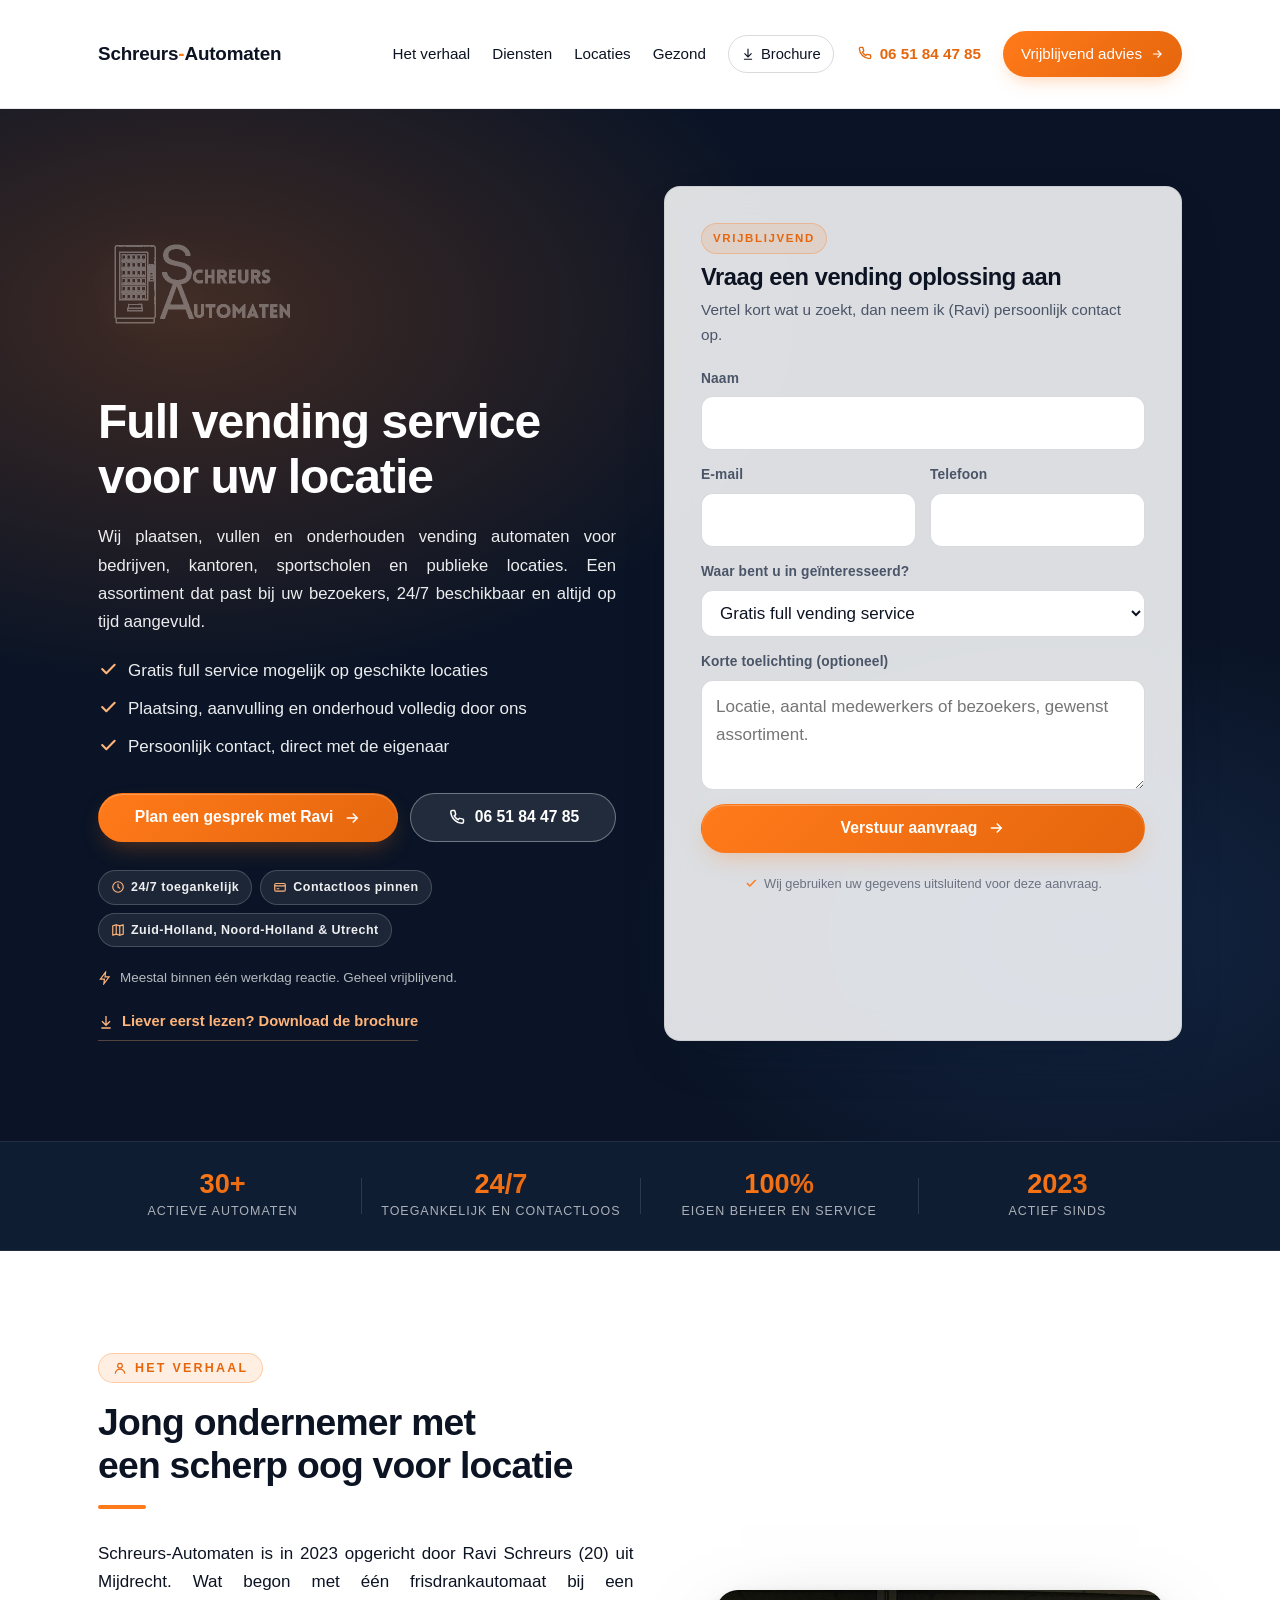
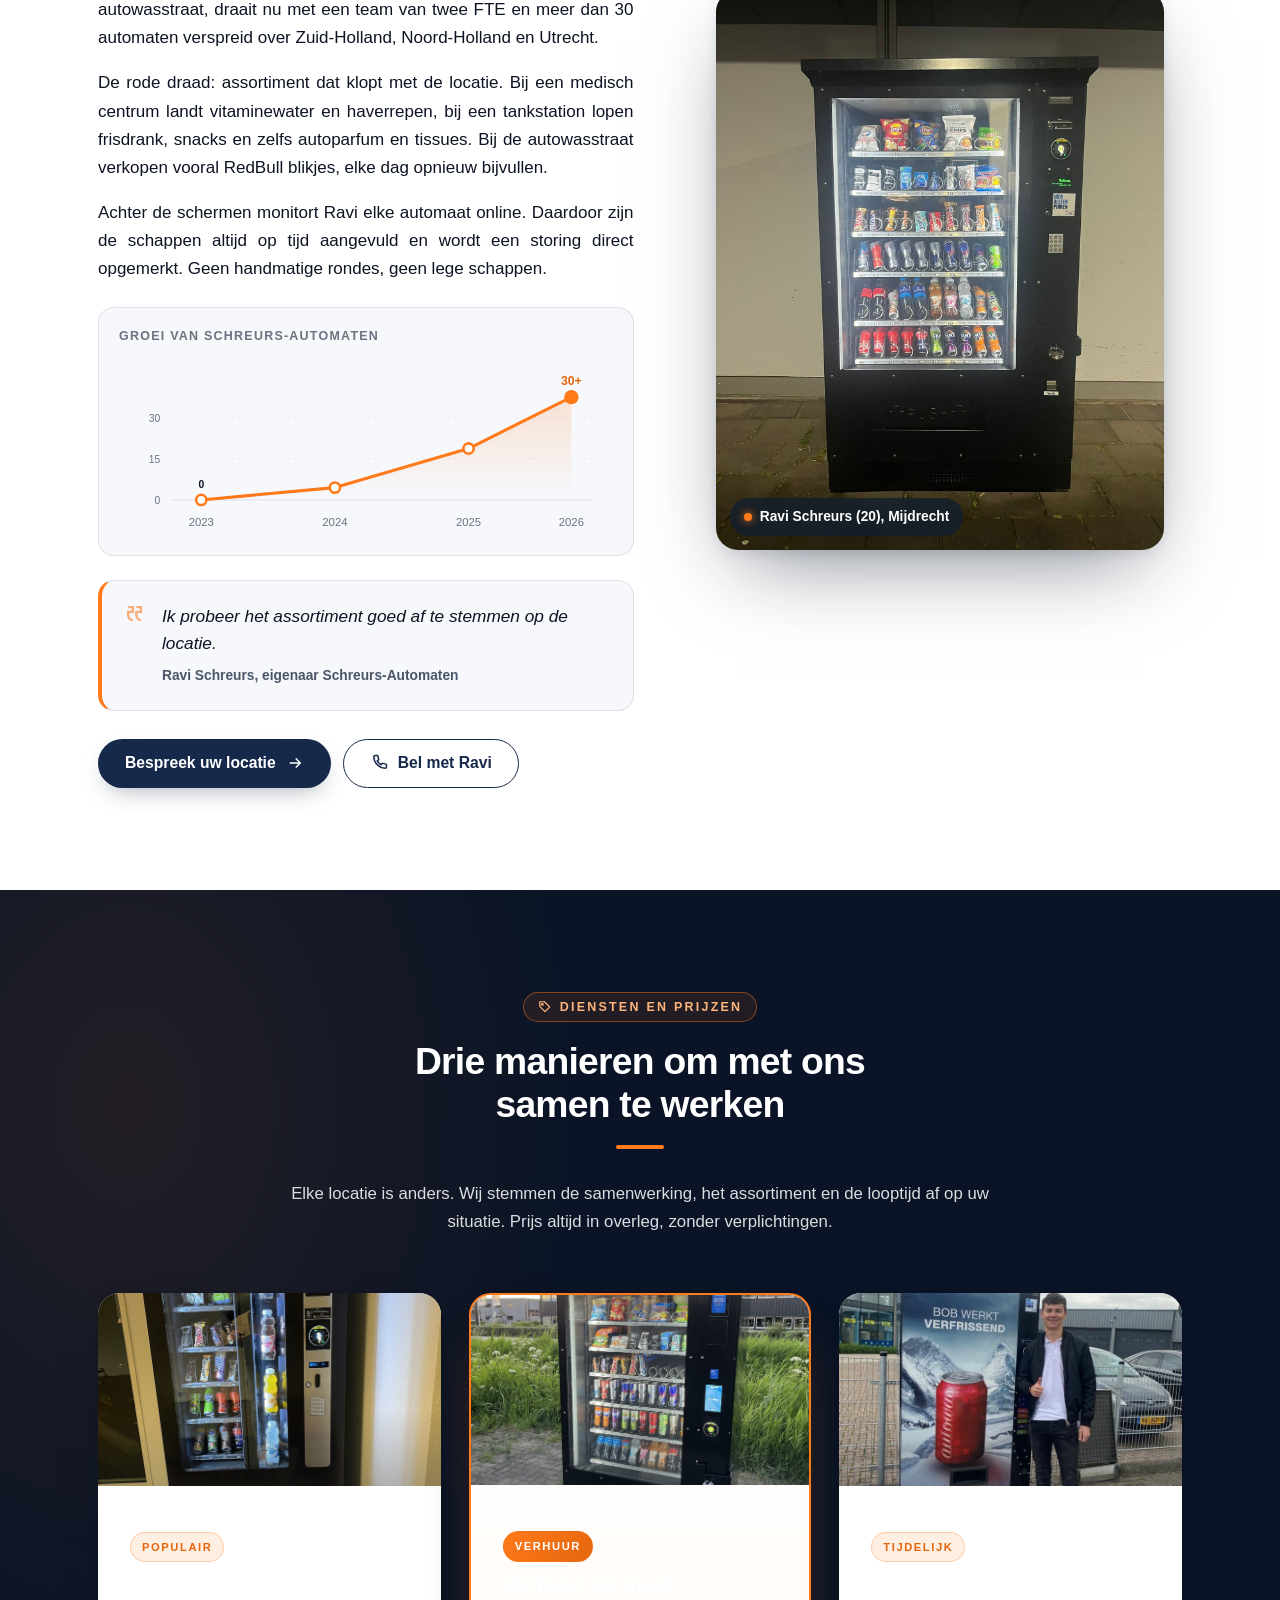
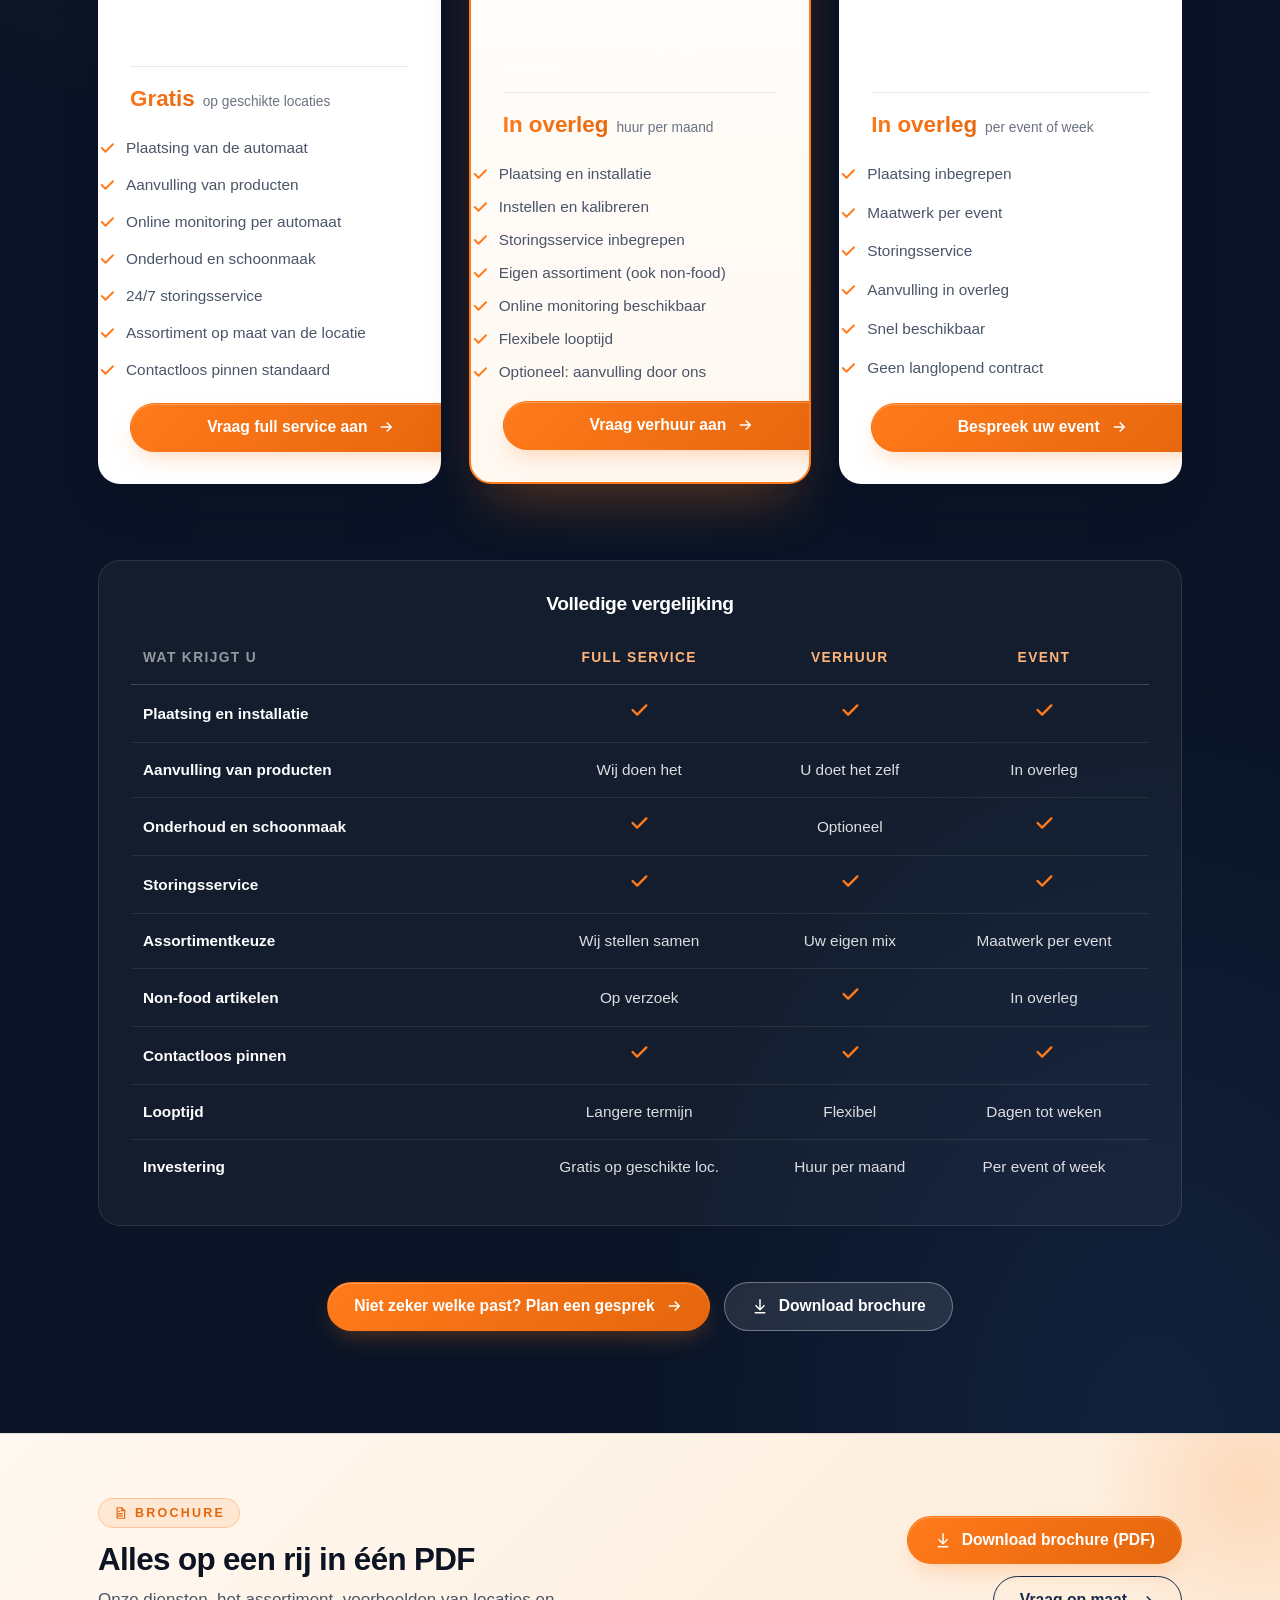
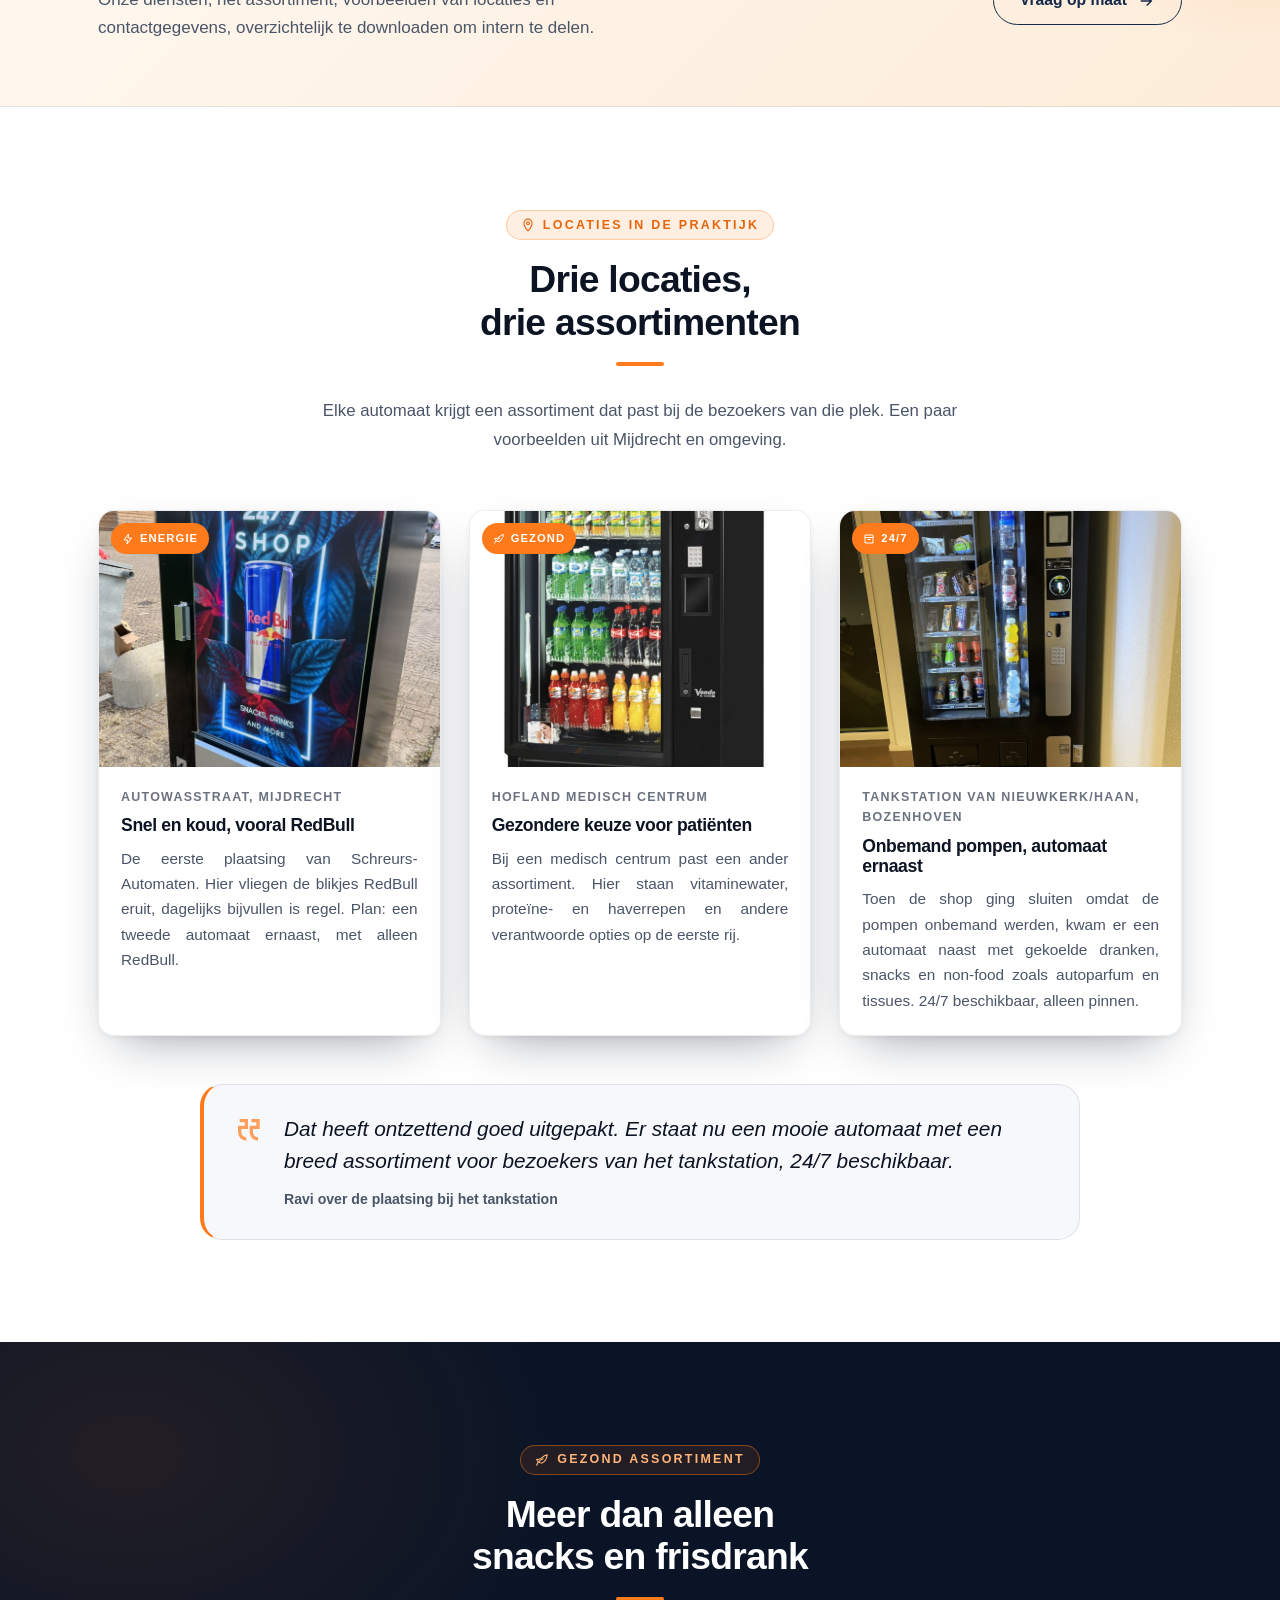
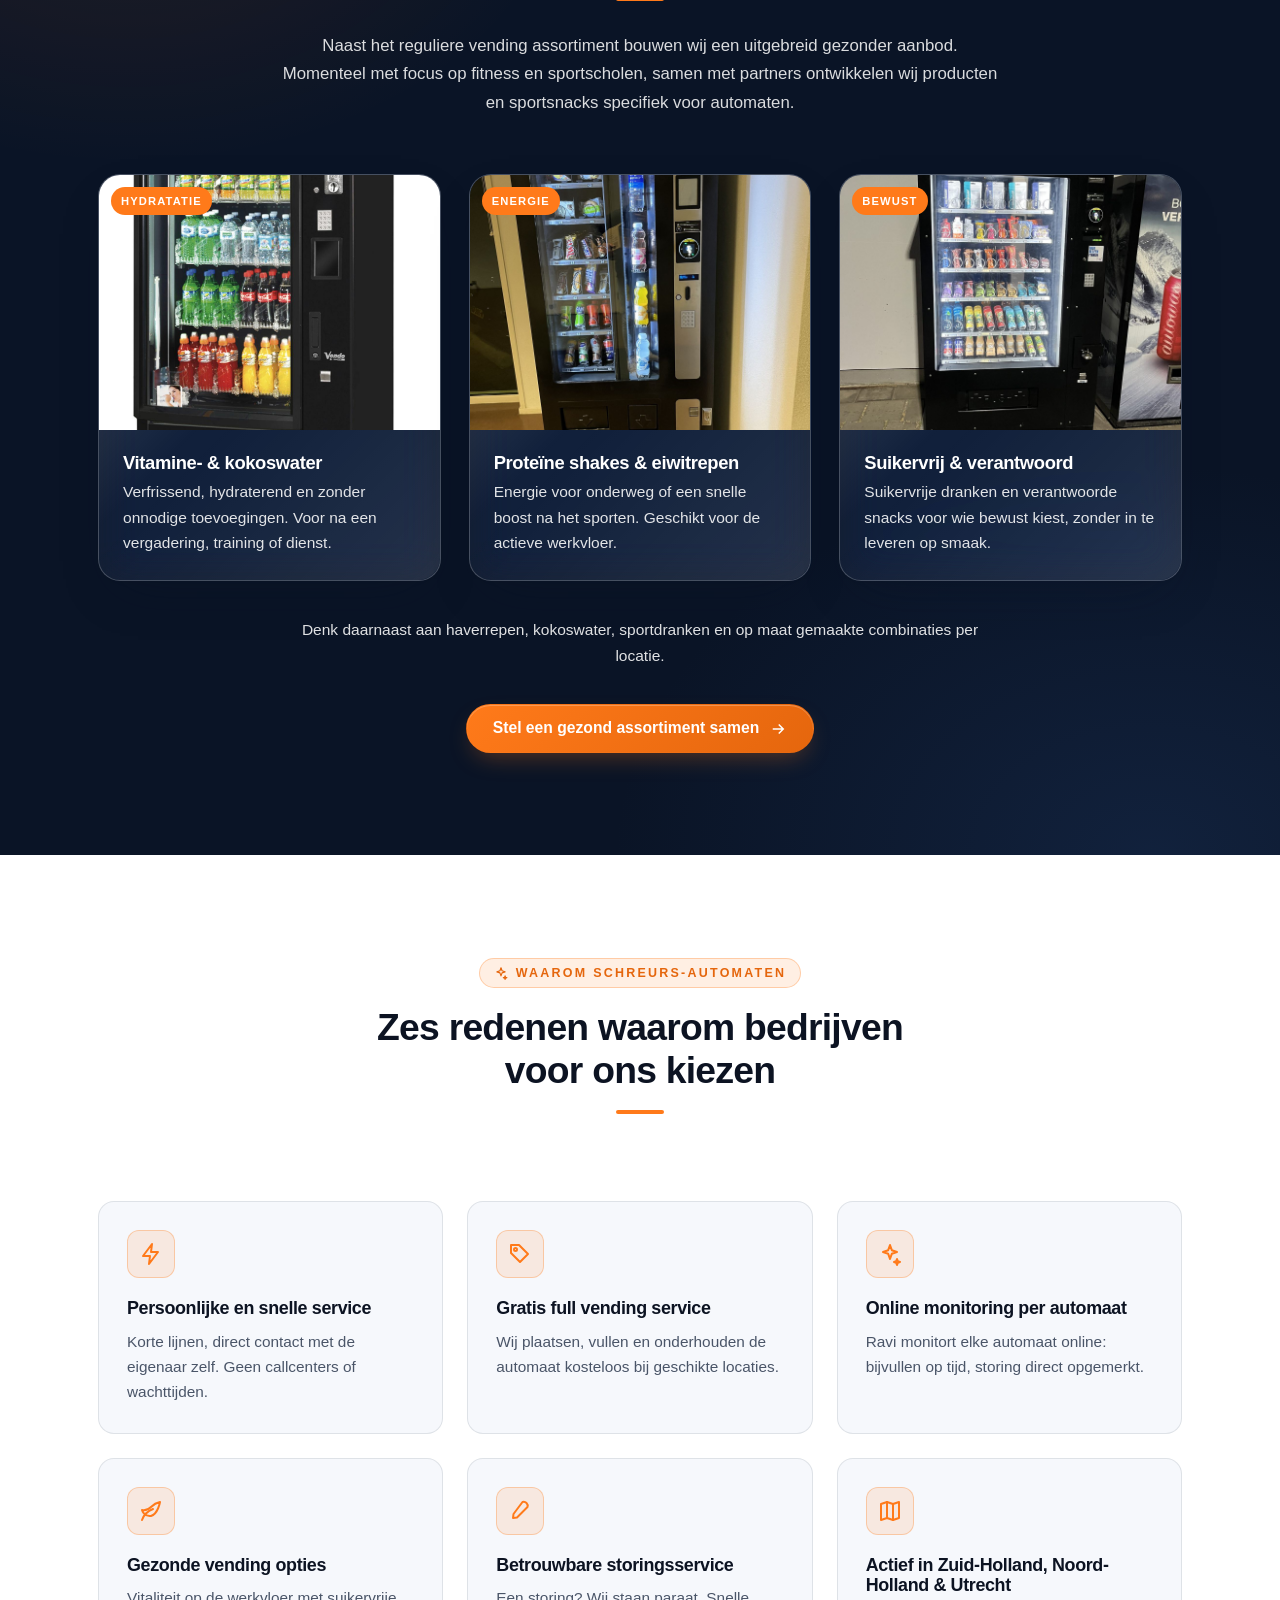
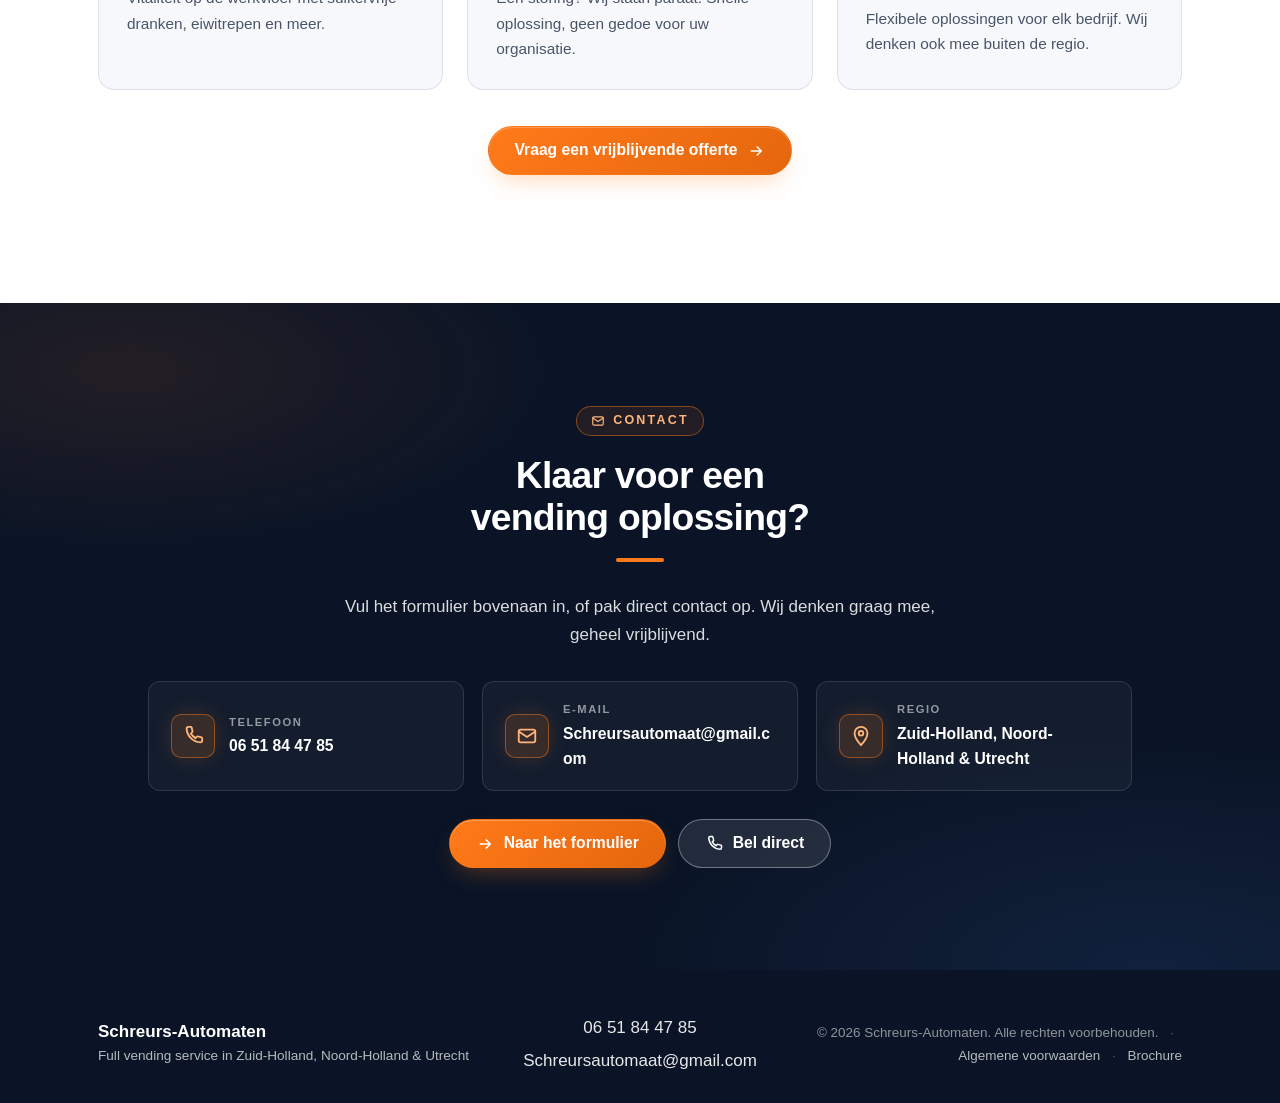
==== commit b50cf2d5: "Klantfeedback: logo weg uit header, hero-logo groter, Noord-Holland, 30+ in 2023, monitoring, groei-" ====
--- a/index.html
+++ b/index.html
@@ -3,8 +3,8 @@
 <head>
   <meta charset="utf-8" />
   <meta name="viewport" content="width=device-width,initial-scale=1,viewport-fit=cover" />
-  <title>Schreurs-Automaten | Full vending service in Zuid-Holland en Utrecht</title>
-  <meta name="description" content="Schreurs-Automaten verzorgt complete vending oplossingen voor bedrijven in Zuid-Holland en Utrecht. Gratis full service, verhuur en gezond assortiment. 24/7 toegankelijk en contactloos met pin." />
+  <title>Schreurs-Automaten | Full vending service in Zuid-Holland, Noord-Holland en Utrecht</title>
+  <meta name="description" content="Schreurs-Automaten verzorgt complete vending oplossingen voor bedrijven in Zuid-Holland, Noord-Holland en Utrecht. Gratis full service, verhuur en gezond assortiment. 24/7 toegankelijk en contactloos met pin." />
   <meta name="theme-color" content="#0a1426" />
   <link rel="icon" type="image/png" href="assets/img/logo.png" />
   <link rel="preload" as="image" href="assets/img/ravi-portrait.jpg" />
@@ -43,7 +43,6 @@
   <header class="site-header" id="top">
     <div class="container header-inner">
       <a href="#top" class="brand" aria-label="Schreurs-Automaten, naar boven">
-        <img src="assets/img/logo.png" alt="Schreurs-Automaten logo" class="brand-logo" width="48" height="48" />
         <span class="brand-name">Schreurs<span class="brand-name-dash">-</span>Automaten</span>
       </a>
 
@@ -75,7 +74,7 @@
     <div class="container hero-inner">
 
       <div class="hero-card">
-        <img src="assets/img/logo-white-transparent.png" alt="" aria-hidden="true" class="hero-logo" width="130" height="130" />
+        <img src="assets/img/logo-white-transparent.png" alt="" aria-hidden="true" class="hero-logo" width="200" height="200" />
 
         <h1 class="hero-title">
           <span class="line">Full vending service</span>
@@ -83,7 +82,7 @@
         </h1>
 
         <p class="hero-lead">
-          Wij plaatsen, vullen en onderhouden vending automaten voor bedrijven, kantoren, sportscholen en publieke locaties. Een assortiment dat past bij uw bezoekers, 24/7 beschikbaar en altijd vers aangevuld.
+          Wij plaatsen, vullen en onderhouden vending automaten voor bedrijven, kantoren, sportscholen en publieke locaties. Een assortiment dat past bij uw bezoekers, 24/7 beschikbaar en altijd op tijd aangevuld.
         </p>
 
         <ul class="hero-bullets">
@@ -106,7 +105,7 @@
         <div class="hero-badges">
           <span class="hero-badge"><svg><use href="#i-clock"/></svg> 24/7 toegankelijk</span>
           <span class="hero-badge"><svg><use href="#i-card"/></svg> Contactloos pinnen</span>
-          <span class="hero-badge"><svg><use href="#i-map"/></svg> Zuid-Holland &amp; Utrecht</span>
+          <span class="hero-badge"><svg><use href="#i-map"/></svg> Zuid-Holland, Noord-Holland &amp; Utrecht</span>
         </div>
 
         <p class="hero-microcopy">
@@ -182,7 +181,7 @@
   <section class="proof-strip" aria-label="Belangrijkste cijfers">
     <div class="container proof-inner">
       <div class="proof-item">
-        <span class="proof-num">20+</span>
+        <span class="proof-num">30+</span>
         <span class="proof-label">Actieve automaten</span>
       </div>
       <div class="proof-divider" aria-hidden="true"></div>
@@ -197,8 +196,8 @@
       </div>
       <div class="proof-divider" aria-hidden="true"></div>
       <div class="proof-item">
-        <span class="proof-num">2024</span>
-        <span class="proof-label">Vanaf oktober actief</span>
+        <span class="proof-num">2023</span>
+        <span class="proof-label">Actief sinds</span>
       </div>
     </div>
   </section>
@@ -214,14 +213,44 @@
         </h2>
         <span class="title-accent" aria-hidden="true"></span>
         <p>
-          Schreurs-Automaten is opgericht in oktober 2024 door Ravi Schreurs (20) uit Mijdrecht. Wat begon met één frisdrankautomaat bij een autowasstraat, draait nu met een team van twee FTE en automaten verspreid over de regio.
+          Schreurs-Automaten is in 2023 opgericht door Ravi Schreurs (20) uit Mijdrecht. Wat begon met één frisdrankautomaat bij een autowasstraat, draait nu met een team van twee FTE en meer dan 30 automaten verspreid over Zuid-Holland, Noord-Holland en Utrecht.
         </p>
         <p>
           De rode draad: assortiment dat klopt met de locatie. Bij een medisch centrum landt vitaminewater en haverrepen, bij een tankstation lopen frisdrank, snacks en zelfs autoparfum en tissues. Bij de autowasstraat verkopen vooral RedBull blikjes, elke dag opnieuw bijvullen.
         </p>
         <p>
-          Achter de schermen draait een eigen systeem voor voorraadbeheer met slimme notificaties, zodat de juiste producten op tijd op de juiste plek liggen. Geen handmatige rondes, geen lege schappen.
-        </p>
+          Achter de schermen monitort Ravi elke automaat online. Daardoor zijn de schappen altijd op tijd aangevuld en wordt een storing direct opgemerkt. Geen handmatige rondes, geen lege schappen.
+        </p>
+
+        <figure class="growth-chart" aria-label="Groei van Schreurs-Automaten: 0 automaten in 2023, ruim 30 in 2026">
+          <figcaption class="growth-chart-cap">Groei van Schreurs-Automaten</figcaption>
+          <svg viewBox="0 0 480 180" class="growth-chart-svg" role="img">
+            <defs>
+              <linearGradient id="growth-fill" x1="0" y1="0" x2="0" y2="1">
+                <stop offset="0%" stop-color="#ff7a1a" stop-opacity="0.18"/>
+                <stop offset="100%" stop-color="#ff7a1a" stop-opacity="0"/>
+              </linearGradient>
+            </defs>
+            <line x1="50" y1="140" x2="460" y2="140" stroke="rgba(15,29,51,0.10)" stroke-width="1"/>
+            <line x1="50" y1="100" x2="460" y2="100" stroke="rgba(15,29,51,0.06)" stroke-width="1" stroke-dasharray="2 4"/>
+            <line x1="50" y1="60" x2="460" y2="60" stroke="rgba(15,29,51,0.06)" stroke-width="1" stroke-dasharray="2 4"/>
+            <text x="40" y="144" text-anchor="end" font-size="10" fill="#6b7280">0</text>
+            <text x="40" y="104" text-anchor="end" font-size="10" fill="#6b7280">15</text>
+            <text x="40" y="64" text-anchor="end" font-size="10" fill="#6b7280">30</text>
+            <path d="M80,140 L210,128 L340,90 L440,40 L440,140 L80,140 Z" fill="url(#growth-fill)"/>
+            <polyline points="80,140 210,128 340,90 440,40" fill="none" stroke="#ff7a1a" stroke-width="3" stroke-linecap="round" stroke-linejoin="round"/>
+            <circle cx="80" cy="140" r="5" fill="#fff" stroke="#ff7a1a" stroke-width="2.5"/>
+            <circle cx="210" cy="128" r="5" fill="#fff" stroke="#ff7a1a" stroke-width="2.5"/>
+            <circle cx="340" cy="90" r="5" fill="#fff" stroke="#ff7a1a" stroke-width="2.5"/>
+            <circle cx="440" cy="40" r="7" fill="#ff7a1a"/>
+            <text x="80" y="165" text-anchor="middle" font-size="11" fill="#6b7280">2023</text>
+            <text x="210" y="165" text-anchor="middle" font-size="11" fill="#6b7280">2024</text>
+            <text x="340" y="165" text-anchor="middle" font-size="11" fill="#6b7280">2025</text>
+            <text x="440" y="165" text-anchor="middle" font-size="11" fill="#6b7280">2026</text>
+            <text x="80" y="128" text-anchor="middle" font-size="10" font-weight="700" fill="#0c1322">0</text>
+            <text x="440" y="28" text-anchor="middle" font-size="12" font-weight="800" fill="#e5660d">30+</text>
+          </svg>
+        </figure>
 
         <figure class="quote-card">
           <svg class="quote-mark" aria-hidden="true"><use href="#i-quote"/></svg>
@@ -263,7 +292,7 @@
         </h2>
         <span class="title-accent" aria-hidden="true"></span>
         <p class="section-lead">
-          Elke locatie is anders. Wij stemmen de samenwerking, het assortiment en de looptijd af op uw situatie. Prijs altijd op aanvraag, zonder verplichtingen.
+          Elke locatie is anders. Wij stemmen de samenwerking, het assortiment en de looptijd af op uw situatie. Prijs altijd in overleg, zonder verplichtingen.
         </p>
       </header>
 
@@ -285,7 +314,7 @@
           <ul class="pricing-list">
             <li><svg><use href="#i-check"/></svg> Plaatsing van de automaat</li>
             <li><svg><use href="#i-check"/></svg> Aanvulling van producten</li>
-            <li><svg><use href="#i-check"/></svg> Slim voorraadbeheer met notificaties</li>
+            <li><svg><use href="#i-check"/></svg> Online monitoring per automaat</li>
             <li><svg><use href="#i-check"/></svg> Onderhoud en schoonmaak</li>
             <li><svg><use href="#i-check"/></svg> 24/7 storingsservice</li>
             <li><svg><use href="#i-check"/></svg> Assortiment op maat van de locatie</li>
@@ -315,7 +344,7 @@
             <li><svg><use href="#i-check"/></svg> Instellen en kalibreren</li>
             <li><svg><use href="#i-check"/></svg> Storingsservice inbegrepen</li>
             <li><svg><use href="#i-check"/></svg> Eigen assortiment (ook non-food)</li>
-            <li><svg><use href="#i-check"/></svg> Voorraadnotificaties beschikbaar</li>
+            <li><svg><use href="#i-check"/></svg> Online monitoring beschikbaar</li>
             <li><svg><use href="#i-check"/></svg> Flexibele looptijd</li>
             <li><svg><use href="#i-check"/></svg> Optioneel: aanvulling door ons</li>
           </ul>
@@ -614,8 +643,8 @@
         </div>
         <div class="why-card">
           <span class="icon-wrap" aria-hidden="true"><svg><use href="#i-sparkle"/></svg></span>
-          <h3>Slim voorraadbeheer</h3>
-          <p>Eigen systeem met notificaties: producten worden bijgevuld voor de schappen leeg zijn.</p>
+          <h3>Online monitoring per automaat</h3>
+          <p>Ravi monitort elke automaat online: bijvullen op tijd, storing direct opgemerkt.</p>
         </div>
         <div class="why-card">
           <span class="icon-wrap" aria-hidden="true"><svg><use href="#i-leaf"/></svg></span>
@@ -629,7 +658,7 @@
         </div>
         <div class="why-card">
           <span class="icon-wrap" aria-hidden="true"><svg><use href="#i-map"/></svg></span>
-          <h3>Actief in Zuid-Holland &amp; Utrecht</h3>
+          <h3>Actief in Zuid-Holland, Noord-Holland &amp; Utrecht</h3>
           <p>Flexibele oplossingen voor elk bedrijf. Wij denken ook mee buiten de regio.</p>
         </div>
       </div>
@@ -676,7 +705,7 @@
             <span class="icon-wrap icon-wrap-dark" aria-hidden="true"><svg><use href="#i-pin"/></svg></span>
             <div class="contact-text">
               <span class="contact-label">Regio</span>
-              <span class="contact-value">Zuid-Holland &amp; Utrecht</span>
+              <span class="contact-value">Zuid-Holland, Noord-Holland &amp; Utrecht</span>
             </div>
           </li>
         </ul>
@@ -699,10 +728,9 @@
   <footer class="site-footer">
     <div class="container footer-inner">
       <div class="footer-brand">
-        <img src="assets/img/logo.png" alt="Schreurs-Automaten logo" width="44" height="44" />
         <div>
           <div class="footer-name">Schreurs-Automaten</div>
-          <div class="footer-tag">Full vending service in Zuid-Holland &amp; Utrecht</div>
+          <div class="footer-tag">Full vending service in Zuid-Holland, Noord-Holland &amp; Utrecht</div>
         </div>
       </div>
 
--- a/assets/css/style.css
+++ b/assets/css/style.css
@@ -1,1212 +1,354 @@
-/* =====================================================
-   Schreurs-Automaten — Landing page
-   Donkerblauw + zwart op wit, oranje accent
-   ===================================================== */
-
+/* Schreurs-Automaten — full stylesheet */
 :root {
-  --navy-900: #0a1426;
-  --navy-800: #0f1d33;
-  --navy-700: #16294a;
-  --navy-600: #1f3a66;
-  --navy-500: #2a4f88;
-  --ink: #0c1322;
-  --ink-soft: #1a2238;
-  --slate: #4a5568;
-  --slate-soft: #6b7280;
-  --line: rgba(15, 29, 51, 0.10);
-  --line-strong: rgba(15, 29, 51, 0.16);
-  --bg: #ffffff;
-  --bg-soft: #f6f8fc;
-  --bg-tint: #eef2f8;
-
-  --accent: #ff7a1a;
-  --accent-dark: #e5660d;
-  --accent-light: #ffb47a;
-  --accent-soft: rgba(255, 122, 26, 0.12);
-  --accent-glow: rgba(255, 122, 26, 0.35);
-
-  --glass-bg: rgba(255, 255, 255, 0.10);
-  --glass-bg-light: rgba(255, 255, 255, 0.86);
-  --glass-border: rgba(255, 255, 255, 0.22);
-  --glass-border-dark: rgba(15, 29, 51, 0.08);
+  --navy-900: #0a1426; --navy-800: #0f1d33; --navy-700: #16294a; --navy-600: #1f3a66;
+  --ink: #0c1322; --slate: #4a5568; --slate-soft: #6b7280;
+  --line: rgba(15, 29, 51, 0.10); --line-strong: rgba(15, 29, 51, 0.16);
+  --bg: #ffffff; --bg-soft: #f6f8fc; --bg-tint: #eef2f8;
+  --accent: #ff7a1a; --accent-dark: #e5660d; --accent-light: #ffb47a;
+  --accent-soft: rgba(255, 122, 26, 0.12); --accent-glow: rgba(255, 122, 26, 0.35);
+  --glass-bg: rgba(255, 255, 255, 0.10); --glass-bg-light: rgba(255, 255, 255, 0.86);
+  --glass-border: rgba(255, 255, 255, 0.22); --glass-border-dark: rgba(15, 29, 51, 0.08);
   --glass-shadow: 0 20px 50px -22px rgba(8, 18, 36, 0.45), 0 2px 6px rgba(8, 18, 36, 0.06);
   --glass-shadow-strong: 0 30px 80px -25px rgba(8, 18, 36, 0.55), 0 4px 12px rgba(8, 18, 36, 0.08);
-
-  --radius: 16px;
-  --radius-sm: 12px;
-  --radius-lg: 22px;
-
-  --font-sans: "Inter", -apple-system, BlinkMacSystemFont, "Segoe UI", Roboto,
-    "Helvetica Neue", Arial, "Noto Sans", sans-serif;
-  --font-display: "Inter", system-ui, sans-serif;
-
-  --maxw: 1180px;
-  --gutter: clamp(20px, 4vw, 48px);
-  --section-pad: clamp(64px, 8vw, 112px);
-  --header-h: 108px;
-}
-
-/* ───────── Base ───────── */
-
-*,
-*::before,
-*::after { box-sizing: border-box; }
-
-html {
-  scroll-behavior: smooth;
-  scroll-padding-top: var(--header-h);
-}
-
-body {
-  margin: 0;
-  font-family: var(--font-sans);
-  font-size: 17px;
-  line-height: 1.65;
-  color: var(--ink);
-  background: var(--bg);
-  -webkit-font-smoothing: antialiased;
-  -moz-osx-font-smoothing: grayscale;
-  text-rendering: optimizeLegibility;
-  overflow-x: hidden;
-  hyphens: auto;
-  -webkit-hyphens: auto;
-}
-
+  --radius: 16px; --radius-sm: 12px; --radius-lg: 22px;
+  --font-sans: "Inter", -apple-system, BlinkMacSystemFont, "Segoe UI", Roboto, "Helvetica Neue", Arial, sans-serif;
+  --maxw: 1180px; --gutter: clamp(20px, 4vw, 48px); --section-pad: clamp(64px, 8vw, 112px); --header-h: 108px;
+}
+*, *::before, *::after { box-sizing: border-box; }
+html { scroll-behavior: smooth; scroll-padding-top: var(--header-h); }
+body { margin: 0; font-family: var(--font-sans); font-size: 17px; line-height: 1.65; color: var(--ink); background: var(--bg); -webkit-font-smoothing: antialiased; overflow-x: hidden; hyphens: auto; -webkit-hyphens: auto; }
 img { max-width: 100%; height: auto; display: block; }
-
 a { color: var(--accent-dark); text-decoration: none; }
 a:hover { color: var(--accent); }
-
 p { margin: 0 0 1em; text-align: justify; hyphens: auto; -webkit-hyphens: auto; }
 p:last-child { margin-bottom: 0; }
-
-/* Specifieke paragrafen die niet justified hoeven */
-.section-lead,
-.healthy-foot,
-.why-foot,
-.form-note,
-.hero-microcopy,
-.proof-label,
-.footer-tag {
-  text-align: left;
-  hyphens: manual;
-}
+.section-lead, .healthy-foot, .why-foot, .form-note, .hero-microcopy, .proof-label, .footer-tag { text-align: left; hyphens: manual; }
 .section-head-center .section-lead { text-align: center; max-width: 720px; margin-left: auto; margin-right: auto; }
-.healthy-foot,
-.why-foot { text-align: center; }
-
-.container {
-  width: 100%;
-  max-width: var(--maxw);
-  margin: 0 auto;
-  padding: 0 var(--gutter);
-  position: relative;
-}
-
-/* ───────── Headings ───────── */
-
-h1, h2, h3, h4 {
-  font-family: var(--font-display);
-  color: var(--ink);
-  font-weight: 800;
-  line-height: 1.15;
-  letter-spacing: -0.02em;
-  margin: 0 0 0.5em;
-  text-align: left;
-  hyphens: manual;
-}
-
+.healthy-foot, .why-foot { text-align: center; }
+.container { width: 100%; max-width: var(--maxw); margin: 0 auto; padding: 0 var(--gutter); position: relative; }
+
+h1, h2, h3, h4 { font-family: var(--font-sans); color: var(--ink); font-weight: 800; line-height: 1.15; letter-spacing: -0.02em; margin: 0 0 0.5em; text-align: left; hyphens: manual; }
 .line { display: block; }
-
-.section-title {
-  font-size: clamp(1.6rem, 1.05rem + 1.6vw, 2.4rem);
-  margin-bottom: 0.5em;
-  text-wrap: balance;
-}
-
-.hero-title {
-  font-size: clamp(2rem, 1.2rem + 2.4vw, 3rem);
-  color: #fff;
-  margin: 0 0 0.4em;
-  text-wrap: balance;
-}
-
-.hero-inner > *,
-.two-col > *,
-.section-head { min-width: 0; }
-
-.eyebrow {
-  display: inline-flex;
-  align-items: center;
-  gap: 8px;
-  font-size: 0.78rem;
-  font-weight: 700;
-  letter-spacing: 0.18em;
-  text-transform: uppercase;
-  color: var(--accent-light);
-  padding: 7px 14px;
-  border: 1px solid rgba(255, 122, 26, 0.45);
-  border-radius: 999px;
-  margin-bottom: 18px;
-  background: rgba(255, 122, 26, 0.10);
-  line-height: 1;
-}
-.eyebrow-icon {
-  width: 14px;
-  height: 14px;
-  stroke: currentColor;
-  stroke-width: 2;
-  fill: none;
-  stroke-linecap: round;
-  stroke-linejoin: round;
-}
-.eyebrow-dark {
-  color: var(--accent-dark);
-  border-color: rgba(255, 122, 26, 0.30);
-  background: var(--accent-soft);
-}
-
-.title-accent {
-  display: inline-block;
-  width: 48px;
-  height: 4px;
-  border-radius: 4px;
-  background: var(--accent);
-  margin: 0 0 22px;
-}
-
-/* ───────── Buttons ───────── */
-
-.btn {
-  display: inline-flex;
-  align-items: center;
-  justify-content: center;
-  gap: 10px;
-  padding: 14px 26px;
-  border-radius: 999px;
-  font-weight: 600;
-  font-size: 0.98rem;
-  letter-spacing: 0.01em;
-  border: 1px solid transparent;
-  cursor: pointer;
-  transition: transform 160ms ease, box-shadow 160ms ease,
-              background 160ms ease, color 160ms ease;
-  text-align: center;
-  line-height: 1.2;
-}
-
-.btn-primary {
-  background: linear-gradient(135deg, var(--accent), var(--accent-dark));
-  color: #fff;
-  box-shadow: 0 10px 25px -8px var(--accent-glow),
-              inset 0 1px 0 rgba(255, 255, 255, 0.25);
-}
-.btn-primary:hover {
-  transform: translateY(-1px);
-  box-shadow: 0 16px 30px -8px var(--accent-glow),
-              inset 0 1px 0 rgba(255, 255, 255, 0.35);
-  color: #fff;
-}
-
-.btn-secondary {
-  background: var(--navy-700);
-  color: #fff;
-  box-shadow: 0 10px 25px -10px rgba(15, 29, 51, 0.4);
-}
-.btn-secondary:hover {
-  background: var(--navy-600);
-  color: #fff;
-  transform: translateY(-1px);
-}
-
-.btn-ghost {
-  background: rgba(255, 255, 255, 0.10);
-  border-color: rgba(255, 255, 255, 0.35);
-  color: #fff;
-  backdrop-filter: blur(8px);
-}
-.btn-ghost:hover {
-  background: rgba(255, 255, 255, 0.22);
-  color: #fff;
-}
-
-.btn-outline-dark {
-  background: transparent;
-  border-color: var(--navy-700);
-  color: var(--navy-700);
-}
-.btn-outline-dark:hover {
-  background: var(--navy-700);
-  color: #fff;
-}
-
+.section-title { font-size: clamp(1.6rem, 1.05rem + 1.6vw, 2.4rem); margin-bottom: 0.5em; text-wrap: balance; }
+.hero-title { font-size: clamp(2rem, 1.2rem + 2.4vw, 3rem); color: #fff; margin: 0 0 0.4em; text-wrap: balance; }
+.hero-inner > *, .two-col > *, .section-head { min-width: 0; }
+.eyebrow { display: inline-flex; align-items: center; gap: 8px; font-size: 0.78rem; font-weight: 700; letter-spacing: 0.18em; text-transform: uppercase; color: var(--accent-light); padding: 7px 14px; border: 1px solid rgba(255, 122, 26, 0.45); border-radius: 999px; margin-bottom: 18px; background: rgba(255, 122, 26, 0.10); line-height: 1; }
+.eyebrow-icon { width: 14px; height: 14px; stroke: currentColor; stroke-width: 2; fill: none; stroke-linecap: round; stroke-linejoin: round; }
+.eyebrow-dark { color: var(--accent-dark); border-color: rgba(255, 122, 26, 0.30); background: var(--accent-soft); }
+.title-accent { display: inline-block; width: 48px; height: 4px; border-radius: 4px; background: var(--accent); margin: 0 0 22px; }
+
+.btn { display: inline-flex; align-items: center; justify-content: center; gap: 10px; padding: 14px 26px; border-radius: 999px; font-weight: 600; font-size: 0.98rem; border: 1px solid transparent; cursor: pointer; transition: transform 160ms ease, box-shadow 160ms ease, background 160ms ease, color 160ms ease; text-align: center; line-height: 1.2; }
+.btn-primary { background: linear-gradient(135deg, var(--accent), var(--accent-dark)); color: #fff; box-shadow: 0 10px 25px -8px var(--accent-glow), inset 0 1px 0 rgba(255, 255, 255, 0.25); }
+.btn-primary:hover { transform: translateY(-1px); box-shadow: 0 16px 30px -8px var(--accent-glow), inset 0 1px 0 rgba(255, 255, 255, 0.35); color: #fff; }
+.btn-secondary { background: var(--navy-700); color: #fff; box-shadow: 0 10px 25px -10px rgba(15, 29, 51, 0.4); }
+.btn-secondary:hover { background: var(--navy-600); color: #fff; transform: translateY(-1px); }
+.btn-ghost { background: rgba(255, 255, 255, 0.10); border-color: rgba(255, 255, 255, 0.35); color: #fff; backdrop-filter: blur(8px); }
+.btn-ghost:hover { background: rgba(255, 255, 255, 0.22); color: #fff; }
+.btn-outline-dark { background: transparent; border-color: var(--navy-700); color: var(--navy-700); }
+.btn-outline-dark:hover { background: var(--navy-700); color: #fff; }
 .btn-sm { padding: 11px 20px; font-size: 0.92rem; }
 .btn-block { width: 100%; }
-
-.btn .btn-icon {
-  width: 18px;
-  height: 18px;
-  flex-shrink: 0;
-  stroke: currentColor;
-  stroke-width: 2;
-  fill: none;
-}
-
-/* ───────── Glass ───────── */
-
-.glass {
-  background: var(--glass-bg);
-  backdrop-filter: blur(20px) saturate(160%);
-  -webkit-backdrop-filter: blur(20px) saturate(160%);
-  border: 1px solid var(--glass-border);
-  border-radius: var(--radius-lg);
-  box-shadow: var(--glass-shadow);
-  position: relative;
-  overflow: hidden;
-}
+.btn .btn-icon { width: 18px; height: 18px; flex-shrink: 0; stroke: currentColor; stroke-width: 2; fill: none; }
+
+.glass { background: var(--glass-bg); backdrop-filter: blur(20px) saturate(160%); -webkit-backdrop-filter: blur(20px) saturate(160%); border: 1px solid var(--glass-border); border-radius: var(--radius-lg); box-shadow: var(--glass-shadow); position: relative; overflow: hidden; }
 .glass > * { position: relative; z-index: 1; }
-.glass::before {
-  content: "";
-  position: absolute;
-  inset: 0;
-  border-radius: inherit;
-  pointer-events: none;
-  background:
-    linear-gradient(135deg, rgba(255, 255, 255, 0.22), rgba(255, 255, 255, 0) 48%),
-    linear-gradient(315deg, rgba(255, 255, 255, 0.08), rgba(255, 255, 255, 0) 50%);
-  z-index: 0;
-}
-
-.glass-light {
-  background: var(--glass-bg-light);
-  backdrop-filter: blur(16px) saturate(140%);
-  -webkit-backdrop-filter: blur(16px) saturate(140%);
-  border: 1px solid var(--glass-border-dark);
-  border-radius: var(--radius);
-  box-shadow: var(--glass-shadow);
-}
-
-/* ───────── Icon wrap ───────── */
-
-.icon-wrap {
-  display: inline-flex;
-  align-items: center;
-  justify-content: center;
-  width: 48px;
-  height: 48px;
-  border-radius: 12px;
-  background: var(--accent-soft);
-  color: var(--accent);
-  border: 1px solid rgba(255, 122, 26, 0.30);
-  flex-shrink: 0;
-}
-.icon-wrap.icon-wrap-dark {
-  background: rgba(255, 122, 26, 0.16);
-  color: var(--accent-light);
-  border-color: rgba(255, 122, 26, 0.45);
-  box-shadow: 0 0 24px -6px rgba(255, 122, 26, 0.35);
-}
-.icon-wrap svg {
-  width: 24px;
-  height: 24px;
-  stroke: currentColor;
-  stroke-width: 2;
-  fill: none;
-  stroke-linecap: round;
-  stroke-linejoin: round;
-}
-
-/* ───────── Header ───────── */
-
-.site-header {
-  position: sticky;
-  top: 0;
-  z-index: 50;
-  background: rgba(255, 255, 255, 0.92);
-  backdrop-filter: blur(14px) saturate(160%);
-  -webkit-backdrop-filter: blur(14px) saturate(160%);
-  border-bottom: 1px solid var(--line);
-}
-
-.header-inner {
-  display: flex;
-  align-items: center;
-  justify-content: space-between;
-  min-height: var(--header-h);
-  gap: 20px;
-}
-
-.brand {
-  display: inline-flex;
-  align-items: center;
-  gap: 14px;
-  color: var(--ink);
-  font-weight: 800;
-  font-size: 1.12rem;
-  letter-spacing: -0.01em;
-}
-.brand-logo {
-  width: 80px;
-  height: 80px;
-  object-fit: contain;
-  background: transparent;
-}
-.brand-name { white-space: nowrap; }
+.glass::before { content: ""; position: absolute; inset: 0; border-radius: inherit; pointer-events: none; background: linear-gradient(135deg, rgba(255, 255, 255, 0.22), rgba(255, 255, 255, 0) 48%), linear-gradient(315deg, rgba(255, 255, 255, 0.08), rgba(255, 255, 255, 0) 50%); z-index: 0; }
+.glass-light { background: var(--glass-bg-light); backdrop-filter: blur(16px) saturate(140%); -webkit-backdrop-filter: blur(16px) saturate(140%); border: 1px solid var(--glass-border-dark); border-radius: var(--radius); box-shadow: var(--glass-shadow); }
+
+.icon-wrap { display: inline-flex; align-items: center; justify-content: center; width: 48px; height: 48px; border-radius: 12px; background: var(--accent-soft); color: var(--accent); border: 1px solid rgba(255, 122, 26, 0.30); flex-shrink: 0; }
+.icon-wrap.icon-wrap-dark { background: rgba(255, 122, 26, 0.16); color: var(--accent-light); border-color: rgba(255, 122, 26, 0.45); box-shadow: 0 0 24px -6px rgba(255, 122, 26, 0.35); }
+.icon-wrap svg { width: 24px; height: 24px; stroke: currentColor; stroke-width: 2; fill: none; stroke-linecap: round; stroke-linejoin: round; }
+
+.site-header { position: sticky; top: 0; z-index: 50; background: rgba(255, 255, 255, 0.92); backdrop-filter: blur(14px) saturate(160%); -webkit-backdrop-filter: blur(14px) saturate(160%); border-bottom: 1px solid var(--line); }
+.header-inner { display: flex; align-items: center; justify-content: space-between; min-height: var(--header-h); gap: 20px; }
+.brand { display: inline-flex; align-items: center; gap: 14px; color: var(--ink); font-weight: 800; font-size: 1.12rem; letter-spacing: -0.01em; }
+.brand-logo { display: none; }
+.brand-name { white-space: nowrap; font-size: 1.18rem; }
 .brand-name-dash { color: var(--accent); }
-
-.primary-nav {
-  display: flex;
-  align-items: center;
-  gap: 26px;
-}
-.primary-nav a {
-  color: var(--ink);
-  font-weight: 500;
-  font-size: 0.97rem;
-  position: relative;
-  padding: 6px 0;
-}
-.primary-nav a::after {
-  content: "";
-  position: absolute;
-  left: 0; right: 0; bottom: 0;
-  height: 2px;
-  background: var(--accent);
-  transform: scaleX(0);
-  transform-origin: left;
-  transition: transform 220ms ease;
-}
+.primary-nav { display: flex; align-items: center; gap: 22px; flex-wrap: nowrap; }
+.primary-nav a { color: var(--ink); font-weight: 500; font-size: 0.95rem; position: relative; padding: 6px 0; white-space: nowrap; }
+.primary-nav a::after { content: ""; position: absolute; left: 0; right: 0; bottom: 0; height: 2px; background: var(--accent); transform: scaleX(0); transform-origin: left; transition: transform 220ms ease; }
 .primary-nav a:hover { color: var(--accent-dark); }
 .primary-nav a:hover::after { transform: scaleX(1); }
-
-.primary-nav .nav-call {
-  display: inline-flex;
-  align-items: center;
-  gap: 8px;
-  font-weight: 600;
-  color: var(--accent-dark);
-}
+.primary-nav .nav-call { display: inline-flex; align-items: center; gap: 8px; font-weight: 600; color: var(--accent-dark); white-space: nowrap; }
 .primary-nav .nav-call svg { width: 16px; height: 16px; stroke: currentColor; stroke-width: 2; fill: none; }
 .primary-nav .nav-call::after { display: none; }
-
-.primary-nav .nav-cta {
-  background: linear-gradient(135deg, var(--accent), var(--accent-dark));
-  color: #fff;
-  padding: 10px 18px;
-  border-radius: 999px;
-  box-shadow: 0 8px 18px -6px var(--accent-glow);
-  display: inline-flex;
-  align-items: center;
-  gap: 8px;
-}
+.primary-nav .nav-cta { background: linear-gradient(135deg, var(--accent), var(--accent-dark)); color: #fff; padding: 10px 18px; border-radius: 999px; box-shadow: 0 8px 18px -6px var(--accent-glow); display: inline-flex; align-items: center; gap: 8px; white-space: nowrap; }
 .primary-nav .nav-cta::after { display: none; }
 .primary-nav .nav-cta:hover { color: #fff; transform: translateY(-1px); }
 .primary-nav .nav-cta svg { stroke: currentColor; stroke-width: 2; fill: none; }
-
-.primary-nav .nav-brochure {
-  display: inline-flex;
-  align-items: center;
-  gap: 6px;
-  color: var(--ink);
-  font-weight: 500;
-  font-size: 0.93rem;
-  padding: 6px 12px;
-  border: 1px solid var(--line-strong);
-  border-radius: 999px;
-}
+.primary-nav .nav-brochure { display: inline-flex; align-items: center; gap: 6px; color: var(--ink); font-weight: 500; font-size: 0.92rem; padding: 6px 12px; border: 1px solid var(--line-strong); border-radius: 999px; white-space: nowrap; }
 .primary-nav .nav-brochure::after { display: none; }
-.primary-nav .nav-brochure:hover {
-  color: var(--accent-dark);
-  border-color: var(--accent);
-}
-.primary-nav .nav-brochure svg {
-  width: 14px;
-  height: 14px;
-  stroke: currentColor;
-  stroke-width: 2;
-  fill: none;
-}
-
-.nav-toggle {
-  display: none;
-  background: transparent;
-  border: 0;
-  width: 44px;
-  height: 44px;
-  padding: 0;
-  cursor: pointer;
-}
-.nav-toggle span {
-  display: block;
-  width: 22px;
-  height: 2px;
-  background: var(--ink);
-  margin: 5px auto;
-  border-radius: 2px;
-  transition: transform 250ms ease, opacity 250ms ease;
-}
+.primary-nav .nav-brochure:hover { color: var(--accent-dark); border-color: var(--accent); }
+.primary-nav .nav-brochure svg { width: 14px; height: 14px; stroke: currentColor; stroke-width: 2; fill: none; }
+.nav-toggle { display: none; background: transparent; border: 0; width: 44px; height: 44px; padding: 0; cursor: pointer; }
+.nav-toggle span { display: block; width: 22px; height: 2px; background: var(--ink); margin: 5px auto; border-radius: 2px; transition: transform 250ms ease, opacity 250ms ease; }
 .nav-toggle[aria-expanded="true"] span:nth-child(1) { transform: translateY(7px) rotate(45deg); }
 .nav-toggle[aria-expanded="true"] span:nth-child(2) { opacity: 0; }
 .nav-toggle[aria-expanded="true"] span:nth-child(3) { transform: translateY(-7px) rotate(-45deg); }
 
-/* ───────── Hero ───────── */
-
-.hero {
-  position: relative;
-  color: #fff;
-  padding: clamp(40px, 6vw, 80px) 0 clamp(64px, 8vw, 100px);
-  isolation: isolate;
-  overflow: hidden;
-  background: var(--navy-900);
-}
-.hero::before {
-  content: "";
-  position: absolute;
-  inset: 0;
-  background:
-    radial-gradient(80% 60% at 15% 20%, rgba(255, 122, 26, 0.22), transparent 60%),
-    radial-gradient(60% 50% at 85% 80%, rgba(31, 58, 102, 0.45), transparent 60%),
-    linear-gradient(180deg, rgba(10, 20, 38, 0.6), rgba(10, 20, 38, 0.95));
-  z-index: -1;
-}
-
-/* Logo binnen de hero-card, boven de titel */
-.hero-logo {
-  display: block;
-  width: 130px;
-  height: 130px;
-  object-fit: contain;
-  margin: 0 0 4px;
-  opacity: 0.6;
-  filter: drop-shadow(0 4px 16px rgba(255, 255, 255, 0.10));
-}
-
-.hero-inner {
-  display: grid;
-  grid-template-columns: 1fr 1fr;
-  gap: clamp(28px, 4vw, 48px);
-  align-items: stretch;
-}
-
-.hero-card {
-  color: #fff;
-  display: flex;
-  flex-direction: column;
-  justify-content: flex-start;
-}
-
-.hero-badges {
-  display: flex;
-  flex-wrap: wrap;
-  gap: 8px;
-  margin: 24px 0 0;
-}
-.hero-badge {
-  display: inline-flex;
-  align-items: center;
-  gap: 6px;
-  font-size: 0.78rem;
-  font-weight: 600;
-  letter-spacing: 0.04em;
-  padding: 6px 12px;
-  border-radius: 999px;
-  background: rgba(255, 255, 255, 0.08);
-  border: 1px solid rgba(255, 255, 255, 0.18);
-  color: rgba(255, 255, 255, 0.92);
-}
-.hero-badge svg {
-  width: 14px;
-  height: 14px;
-  stroke: var(--accent-light);
-  stroke-width: 2;
-  fill: none;
-  stroke-linecap: round;
-  stroke-linejoin: round;
-}
-
-.hero-lead {
-  font-size: 1.04rem;
-  line-height: 1.7;
-  color: rgba(255, 255, 255, 0.92);
-  margin-bottom: 1em;
-  text-align: justify;
-  hyphens: auto;
-  -webkit-hyphens: auto;
-}
-
-.hero-bullets {
-  list-style: none;
-  padding: 0;
-  margin: 4px 0 26px;
-  display: grid;
-  gap: 10px;
-}
-.hero-bullets li {
-  display: flex;
-  align-items: flex-start;
-  gap: 10px;
-  color: rgba(255, 255, 255, 0.92);
-  text-align: left;
-}
-.hero-bullets svg {
-  flex-shrink: 0;
-  width: 20px;
-  height: 20px;
-  margin-top: 2px;
-  stroke: var(--accent-light);
-  stroke-width: 2.5;
-  fill: none;
-  stroke-linecap: round;
-  stroke-linejoin: round;
-}
-
-.hero-cta {
-  display: flex;
-  gap: 12px;
-  flex-wrap: nowrap;
-  margin-top: 6px;
-  margin-bottom: 4px;
-}
+.hero { position: relative; color: #fff; padding: clamp(40px, 6vw, 80px) 0 clamp(64px, 8vw, 100px); isolation: isolate; overflow: hidden; background: var(--navy-900); }
+.hero::before { content: ""; position: absolute; inset: 0; background: radial-gradient(80% 60% at 15% 20%, rgba(255, 122, 26, 0.22), transparent 60%), radial-gradient(60% 50% at 85% 80%, rgba(31, 58, 102, 0.45), transparent 60%), linear-gradient(180deg, rgba(10, 20, 38, 0.6), rgba(10, 20, 38, 0.95)); z-index: -1; }
+.hero-logo { display: block; width: 200px; height: 200px; object-fit: contain; margin: 0 0 8px; opacity: 0.85; filter: drop-shadow(0 6px 22px rgba(255, 255, 255, 0.18)); }
+.hero-inner { display: grid; grid-template-columns: 1fr 1fr; gap: clamp(28px, 4vw, 48px); align-items: stretch; }
+.hero-card { color: #fff; display: flex; flex-direction: column; justify-content: flex-start; }
+.hero-badges { display: flex; flex-wrap: wrap; gap: 8px; margin: 24px 0 0; }
+.hero-badge { display: inline-flex; align-items: center; gap: 6px; font-size: 0.78rem; font-weight: 600; letter-spacing: 0.04em; padding: 6px 12px; border-radius: 999px; background: rgba(255, 255, 255, 0.08); border: 1px solid rgba(255, 255, 255, 0.18); color: rgba(255, 255, 255, 0.92); }
+.hero-badge svg { width: 14px; height: 14px; stroke: var(--accent-light); stroke-width: 2; fill: none; stroke-linecap: round; stroke-linejoin: round; }
+.hero-lead { font-size: 1.04rem; line-height: 1.7; color: rgba(255, 255, 255, 0.92); margin-bottom: 1em; text-align: justify; hyphens: auto; -webkit-hyphens: auto; }
+.hero-bullets { list-style: none; padding: 0; margin: 4px 0 26px; display: grid; gap: 10px; }
+.hero-bullets li { display: flex; align-items: flex-start; gap: 10px; color: rgba(255, 255, 255, 0.92); text-align: left; }
+.hero-bullets svg { flex-shrink: 0; width: 20px; height: 20px; margin-top: 2px; stroke: var(--accent-light); stroke-width: 2.5; fill: none; stroke-linecap: round; stroke-linejoin: round; }
+.hero-cta { display: flex; gap: 12px; flex-wrap: nowrap; margin-top: 6px; margin-bottom: 4px; }
 .hero-cta .btn { flex: 1 1 auto; min-width: 0; white-space: nowrap; }
-
-.hero-microcopy {
-  display: inline-flex;
-  align-items: center;
-  gap: 8px;
-  font-size: 0.84rem;
-  color: rgba(255, 255, 255, 0.70);
-  margin: 20px 0 0;
-}
-.hero-microcopy svg {
-  width: 14px;
-  height: 14px;
-  stroke: var(--accent-light);
-  stroke-width: 2;
-  fill: none;
-}
-
-.hero-brochure-link {
-  display: inline-flex;
-  align-items: center;
-  gap: 8px;
-  font-size: 0.92rem;
-  color: var(--accent-light);
-  font-weight: 600;
-  border-bottom: 1px solid rgba(255, 180, 122, 0.30);
-  padding: 8px 0 6px;
-  margin-top: 12px;
-  width: fit-content;
-  transition: color 160ms ease, border-color 160ms ease;
-}
-.hero-brochure-link:hover {
-  color: #fff;
-  border-color: var(--accent-light);
-}
-.hero-brochure-link svg {
-  width: 16px;
-  height: 16px;
-  stroke: currentColor;
-  stroke-width: 2;
-  fill: none;
-}
-
-/* ───────── Lead form in de hero ───────── */
-
-.hero-form {
-  position: relative;
-  width: 100%;
-  display: flex;
-}
-.lead-form {
-  padding: clamp(24px, 3vw, 36px);
-  display: grid;
-  gap: 14px;
-  width: 100%;
-  align-content: start;
-}
-.lead-form-head {
-  margin-bottom: 6px;
-}
-.lead-form-tag {
-  display: inline-block;
-  font-size: 0.72rem;
-  font-weight: 700;
-  letter-spacing: 0.14em;
-  text-transform: uppercase;
-  color: var(--accent-dark);
-  background: var(--accent-soft);
-  border: 1px solid rgba(255, 122, 26, 0.30);
-  padding: 5px 11px;
-  border-radius: 999px;
-  margin-bottom: 10px;
-}
-.lead-form-title {
-  font-size: clamp(1.25rem, 1rem + 0.6vw, 1.55rem);
-  color: var(--ink);
-  margin: 0 0 6px;
-  text-wrap: balance;
-}
-.lead-form-sub {
-  color: var(--slate);
-  font-size: 0.96rem;
-  margin: 0;
-  text-align: left;
-}
-
-/* ───────── Proof strip ───────── */
-
-.proof-strip {
-  position: relative;
-  background: var(--navy-800);
-  color: #fff;
-  padding: clamp(22px, 3vw, 28px) 0;
-  border-top: 1px solid rgba(255, 255, 255, 0.08);
-  border-bottom: 1px solid rgba(255, 255, 255, 0.08);
-}
-.proof-inner {
-  display: flex;
-  align-items: center;
-  justify-content: space-between;
-  gap: 14px;
-  flex-wrap: wrap;
-}
-.proof-item {
-  display: flex;
-  flex-direction: column;
-  align-items: center;
-  gap: 4px;
-  flex: 1 1 0;
-  min-width: 120px;
-  text-align: center;
-}
-.proof-num {
-  font-size: clamp(1.4rem, 0.9rem + 1vw, 1.9rem);
-  font-weight: 800;
-  background: linear-gradient(135deg, var(--accent), var(--accent-dark));
-  -webkit-background-clip: text;
-  background-clip: text;
-  color: transparent;
-  line-height: 1;
-}
-.proof-label {
-  font-size: 0.78rem;
-  letter-spacing: 0.08em;
-  text-transform: uppercase;
-  color: rgba(255, 255, 255, 0.65);
-}
-.proof-divider {
-  width: 1px;
-  height: 36px;
-  background: rgba(255, 255, 255, 0.12);
-  flex-shrink: 0;
-}
-
-/* ───────── Sections ───────── */
-
-.section {
-  position: relative;
-  padding: var(--section-pad) 0;
-  isolation: isolate;
-}
+.hero-microcopy { display: inline-flex; align-items: center; gap: 8px; font-size: 0.84rem; color: rgba(255, 255, 255, 0.70); margin: 20px 0 0; }
+.hero-microcopy svg { width: 14px; height: 14px; stroke: var(--accent-light); stroke-width: 2; fill: none; }
+.hero-brochure-link { display: inline-flex; align-items: center; gap: 8px; font-size: 0.92rem; color: var(--accent-light); font-weight: 600; border-bottom: 1px solid rgba(255, 180, 122, 0.30); padding: 8px 0 6px; margin-top: 12px; width: fit-content; transition: color 160ms ease, border-color 160ms ease; }
+.hero-brochure-link:hover { color: #fff; border-color: var(--accent-light); }
+.hero-brochure-link svg { width: 16px; height: 16px; stroke: currentColor; stroke-width: 2; fill: none; }
+
+.hero-form { position: relative; width: 100%; display: flex; }
+.lead-form { padding: clamp(24px, 3vw, 36px); display: grid; gap: 14px; width: 100%; align-content: start; }
+.lead-form-head { margin-bottom: 6px; }
+.lead-form-tag { display: inline-block; font-size: 0.72rem; font-weight: 700; letter-spacing: 0.14em; text-transform: uppercase; color: var(--accent-dark); background: var(--accent-soft); border: 1px solid rgba(255, 122, 26, 0.30); padding: 5px 11px; border-radius: 999px; margin-bottom: 10px; }
+.lead-form-title { font-size: clamp(1.25rem, 1rem + 0.6vw, 1.55rem); color: var(--ink); margin: 0 0 6px; text-wrap: balance; }
+.lead-form-sub { color: var(--slate); font-size: 0.96rem; margin: 0; text-align: left; }
+
+.field { display: flex; flex-direction: column; gap: 6px; }
+.field label { font-size: 0.86rem; font-weight: 600; color: var(--slate); letter-spacing: 0.01em; }
+.field input, .field select, .field textarea { font: inherit; color: var(--ink); padding: 12px 14px; border-radius: 12px; border: 1px solid var(--line-strong); background: #fff; transition: border-color 160ms ease, box-shadow 160ms ease; resize: vertical; width: 100%; }
+.field input:focus, .field select:focus, .field textarea:focus { outline: none; border-color: var(--accent); box-shadow: 0 0 0 4px var(--accent-soft); }
+.row { display: grid; grid-template-columns: 1fr 1fr; gap: 14px; }
+.form-note { display: inline-flex; align-items: center; gap: 6px; font-size: 0.80rem; color: var(--slate-soft); margin: 6px 0 0; justify-content: center; text-align: center; }
+.form-note svg { width: 14px; height: 14px; stroke: var(--accent); stroke-width: 2.5; fill: none; flex-shrink: 0; }
+
+.proof-strip { position: relative; background: var(--navy-800); color: #fff; padding: clamp(22px, 3vw, 28px) 0; border-top: 1px solid rgba(255, 255, 255, 0.08); border-bottom: 1px solid rgba(255, 255, 255, 0.08); }
+.proof-inner { display: flex; align-items: center; justify-content: space-between; gap: 14px; flex-wrap: wrap; }
+.proof-item { display: flex; flex-direction: column; align-items: center; gap: 4px; flex: 1 1 0; min-width: 120px; text-align: center; }
+.proof-num { font-size: clamp(1.4rem, 0.9rem + 1vw, 1.9rem); font-weight: 800; background: linear-gradient(135deg, var(--accent), var(--accent-dark)); -webkit-background-clip: text; background-clip: text; color: transparent; line-height: 1; }
+.proof-label { font-size: 0.78rem; letter-spacing: 0.08em; text-transform: uppercase; color: rgba(255, 255, 255, 0.65); }
+.proof-divider { width: 1px; height: 36px; background: rgba(255, 255, 255, 0.12); flex-shrink: 0; }
+
+.section { position: relative; padding: var(--section-pad) 0; isolation: isolate; }
 .section-light { background: var(--bg); }
-.section-dark {
-  color: #fff;
-  background: var(--navy-900);
-}
-.section-dark .section-title,
-.section-dark h3 { color: #fff; }
+.section-dark { color: #fff; background: var(--navy-900); }
+.section-dark .section-title, .section-dark h3 { color: #fff; }
 .section-dark p { color: rgba(255, 255, 255, 0.88); }
-
 .section-head { margin-bottom: clamp(36px, 5vw, 56px); max-width: 780px; }
-.section-head-center {
-  text-align: center;
-  margin-left: auto;
-  margin-right: auto;
-}
+.section-head-center { text-align: center; margin-left: auto; margin-right: auto; }
 .section-head-center .title-accent { margin-left: auto; margin-right: auto; }
 .section-head-center .section-title { text-align: center; }
 .section-head-center .eyebrow { margin-left: auto; margin-right: auto; }
-
-.section-lead {
-  font-size: 1.05rem;
-  line-height: 1.7;
-  color: var(--slate);
-}
+.section-lead { font-size: 1.05rem; line-height: 1.7; color: var(--slate); }
 .section-dark .section-lead { color: rgba(255, 255, 255, 0.85); }
-
-.section-dark::before {
-  content: "";
-  position: absolute;
-  inset: 0;
-  background:
-    radial-gradient(50% 40% at 10% 10%, rgba(255, 122, 26, 0.10), transparent 70%),
-    radial-gradient(60% 50% at 90% 100%, rgba(31, 58, 102, 0.35), transparent 70%);
-  z-index: -1;
-  pointer-events: none;
-}
-
-/* ───────── Two-col layout ───────── */
-
-.two-col {
-  display: grid;
-  grid-template-columns: 1.05fr 0.95fr;
-  gap: clamp(32px, 5vw, 64px);
-  align-items: center;
-}
+.section-dark::before { content: ""; position: absolute; inset: 0; background: radial-gradient(50% 40% at 10% 10%, rgba(255, 122, 26, 0.10), transparent 70%), radial-gradient(60% 50% at 90% 100%, rgba(31, 58, 102, 0.35), transparent 70%); z-index: -1; pointer-events: none; }
+
+.two-col { display: grid; grid-template-columns: 1.05fr 0.95fr; gap: clamp(32px, 5vw, 64px); align-items: center; }
 .col-text > *:last-child { margin-bottom: 0; }
 .col-media { position: relative; }
-
-.frame {
-  position: relative;
-  border-radius: var(--radius-lg);
-  overflow: hidden;
-  background: var(--bg-tint);
-  box-shadow: var(--glass-shadow-strong);
-  aspect-ratio: 4 / 5;
-  max-height: 560px;
-  margin: 0 auto;
-}
-.frame img {
-  width: 100%;
-  height: 100%;
-  object-fit: cover;
-}
-.frame figcaption {
-  position: absolute;
-  bottom: 14px;
-  left: 14px;
-  display: inline-flex;
-  align-items: center;
-  gap: 8px;
-  padding: 8px 14px;
-  border-radius: 999px;
-  background: rgba(15, 29, 51, 0.70);
-  backdrop-filter: blur(8px);
-  color: #fff;
-  font-size: 0.86rem;
-  font-weight: 600;
-}
-.frame figcaption::before {
-  content: "";
-  width: 8px;
-  height: 8px;
-  border-radius: 50%;
-  background: var(--accent);
-  box-shadow: 0 0 8px var(--accent);
-}
-
-/* ───────── Quote card ───────── */
-
-.quote-card {
-  position: relative;
-  margin: 24px 0 28px;
-  padding: 22px 24px 22px 60px;
-  border-radius: var(--radius);
-  background: var(--bg-soft);
-  border: 1px solid var(--line);
-  border-left: 4px solid var(--accent);
-}
-.quote-card .quote-mark {
-  position: absolute;
-  top: 18px;
-  left: 18px;
-  width: 28px;
-  height: 28px;
-  stroke: var(--accent);
-  stroke-width: 2;
-  fill: none;
-  opacity: 0.6;
-}
-.quote-card blockquote {
-  margin: 0 0 8px;
-  font-size: 1.08rem;
-  font-style: italic;
-  color: var(--ink);
-  line-height: 1.55;
-  text-align: left;
-}
-.quote-card figcaption {
-  font-size: 0.86rem;
-  color: var(--slate);
-  font-weight: 600;
-}
-
-/* CTA-rij */
-.section-cta {
-  display: flex;
-  gap: 12px;
-  flex-wrap: wrap;
-  margin-top: 28px;
-}
-.section-cta-center {
-  display: flex;
-  justify-content: center;
-  margin-top: 36px;
-}
-
-/* ───────── Pricing ───────── */
-
-.pricing-grid {
-  display: grid;
-  grid-template-columns: repeat(3, 1fr);
-  gap: clamp(20px, 2.5vw, 28px);
-  align-items: stretch;
-}
-.pricing-card {
-  position: relative;
-  background: #fff;
-  color: var(--ink);
-  border-radius: var(--radius-lg);
-  border: 1px solid rgba(255, 255, 255, 0.08);
-  padding: 0 0 clamp(24px, 2.6vw, 32px);
-  display: flex;
-  flex-direction: column;
-  gap: 18px;
-  box-shadow: var(--glass-shadow);
-  transition: transform 240ms ease, box-shadow 240ms ease;
-  overflow: hidden;
-}
-.pricing-card-media {
-  position: relative;
-  width: 100%;
-  aspect-ratio: 16 / 9;
-  overflow: hidden;
-  background: linear-gradient(135deg, var(--navy-700), var(--navy-900));
-}
-.pricing-card-media img {
-  width: 100%;
-  height: 100%;
-  object-fit: cover;
-  transition: transform 600ms ease;
-}
+.frame { position: relative; border-radius: var(--radius-lg); overflow: hidden; background: var(--bg-tint); box-shadow: var(--glass-shadow-strong); aspect-ratio: 4 / 5; max-height: 560px; margin: 0 auto; }
+.frame img { width: 100%; height: 100%; object-fit: cover; }
+.frame figcaption { position: absolute; bottom: 14px; left: 14px; display: inline-flex; align-items: center; gap: 8px; padding: 8px 14px; border-radius: 999px; background: rgba(15, 29, 51, 0.70); backdrop-filter: blur(8px); color: #fff; font-size: 0.86rem; font-weight: 600; }
+.frame figcaption::before { content: ""; width: 8px; height: 8px; border-radius: 50%; background: var(--accent); box-shadow: 0 0 8px var(--accent); }
+
+.growth-chart { margin: 24px 0 24px; padding: 18px 20px 14px; border-radius: var(--radius); background: var(--bg-soft); border: 1px solid var(--line); }
+.growth-chart-cap { font-size: 0.78rem; font-weight: 700; letter-spacing: 0.10em; text-transform: uppercase; color: var(--slate-soft); margin-bottom: 10px; display: block; text-align: left; }
+.growth-chart-svg { width: 100%; height: auto; display: block; }
+
+.quote-card { position: relative; margin: 24px 0 28px; padding: 22px 24px 22px 60px; border-radius: var(--radius); background: var(--bg-soft); border: 1px solid var(--line); border-left: 4px solid var(--accent); }
+.quote-card .quote-mark { position: absolute; top: 18px; left: 18px; width: 28px; height: 28px; stroke: var(--accent); stroke-width: 2; fill: none; opacity: 0.6; }
+.quote-card blockquote { margin: 0 0 8px; font-size: 1.08rem; font-style: italic; color: var(--ink); line-height: 1.55; text-align: left; }
+.quote-card figcaption { font-size: 0.86rem; color: var(--slate); font-weight: 600; }
+.section-cta { display: flex; gap: 12px; flex-wrap: wrap; margin-top: 28px; }
+.section-cta-center { display: flex; justify-content: center; margin-top: 36px; }
+
+.pricing-grid { display: grid; grid-template-columns: repeat(3, 1fr); gap: clamp(20px, 2.5vw, 28px); align-items: stretch; }
+.pricing-card { position: relative; background: #fff; color: var(--ink); border-radius: var(--radius-lg); padding: 0 0 clamp(24px, 2.6vw, 32px); display: flex; flex-direction: column; gap: 18px; box-shadow: var(--glass-shadow); transition: transform 240ms ease, box-shadow 240ms ease; overflow: hidden; }
+.pricing-card:hover { transform: translateY(-4px); box-shadow: var(--glass-shadow-strong); }
+.pricing-card-featured { background: linear-gradient(180deg, #fff, #fff8f1); border: 2px solid var(--accent); box-shadow: 0 30px 60px -20px var(--accent-glow), var(--glass-shadow); transform: translateY(-6px); }
+.pricing-card-featured:hover { transform: translateY(-10px); }
+.pricing-card-media { position: relative; width: 100%; aspect-ratio: 16 / 9; overflow: hidden; background: linear-gradient(135deg, var(--navy-700), var(--navy-900)); }
+.pricing-card-media img { width: 100%; height: 100%; object-fit: cover; transition: transform 600ms ease; }
 .pricing-card:hover .pricing-card-media img { transform: scale(1.04); }
-.pricing-card-media::after {
-  content: "";
-  position: absolute;
-  inset: 0;
-  background: linear-gradient(180deg, rgba(10, 20, 38, 0) 60%, rgba(10, 20, 38, 0.25));
-  pointer-events: none;
-}
-.pricing-card-head,
-.pricing-list,
-.pricing-cta { margin-left: clamp(24px, 2.6vw, 32px); margin-right: clamp(24px, 2.6vw, 32px); }
-.pricing-card-head { margin-top: clamp(20px, 2.4vw, 28px); }
-.pricing-card:hover {
-  transform: translateY(-4px);
-  box-shadow: var(--glass-shadow-strong);
-}
-.pricing-card-featured {
-  background: linear-gradient(180deg, #fff, #fff8f1);
-  border: 2px solid var(--accent);
-  box-shadow: 0 30px 60px -20px var(--accent-glow), var(--glass-shadow);
-  transform: translateY(-6px);
-}
-.pricing-card-featured:hover { transform: translateY(-10px); }
-
-.pricing-card-head { display: flex; flex-direction: column; gap: 6px; }
-.pricing-tag {
-  align-self: flex-start;
-  font-size: 0.70rem;
-  font-weight: 700;
-  letter-spacing: 0.14em;
-  text-transform: uppercase;
-  padding: 5px 11px;
-  border-radius: 999px;
-  background: var(--accent-soft);
-  color: var(--accent-dark);
-  border: 1px solid rgba(255, 122, 26, 0.30);
-  margin-bottom: 4px;
-}
-.pricing-tag-featured {
-  background: linear-gradient(135deg, var(--accent), var(--accent-dark));
-  color: #fff;
-  border-color: transparent;
-}
-.pricing-title {
-  font-size: clamp(1.2rem, 1rem + 0.6vw, 1.4rem);
-  color: var(--ink);
-  margin: 0;
-}
-.pricing-sub {
-  font-size: 0.96rem;
-  color: var(--slate);
-  margin: 0;
-  text-align: left;
-}
-.pricing-price {
-  margin-top: 6px;
-  padding-top: 14px;
-  border-top: 1px solid var(--line);
-  display: flex;
-  align-items: baseline;
-  gap: 8px;
-  flex-wrap: wrap;
-}
-.pricing-price-main {
-  font-size: 1.4rem;
-  font-weight: 800;
-  color: var(--ink);
-  background: linear-gradient(135deg, var(--accent), var(--accent-dark));
-  -webkit-background-clip: text;
-  background-clip: text;
-  color: transparent;
-}
-.pricing-price-note {
-  font-size: 0.86rem;
-  color: var(--slate-soft);
-}
-
-.pricing-list {
-  list-style: none;
-  padding: 0;
-  margin: 0;
-  display: grid;
-  gap: 10px;
-  flex: 1;
-}
-.pricing-list li {
-  display: flex;
-  align-items: flex-start;
-  gap: 10px;
-  color: var(--slate);
-  font-size: 0.96rem;
-  line-height: 1.5;
-  text-align: left;
-}
-.pricing-list svg {
-  flex-shrink: 0;
-  width: 18px;
-  height: 18px;
-  margin-top: 3px;
-  stroke: var(--accent);
-  stroke-width: 2.5;
-  fill: none;
-  stroke-linecap: round;
-  stroke-linejoin: round;
-}
-
+.pricing-card-media::after { content: ""; position: absolute; inset: 0; background: linear-gradient(180deg, rgba(10, 20, 38, 0) 60%, rgba(10, 20, 38, 0.25)); pointer-events: none; }
+.pricing-card-head, .pricing-list, .pricing-cta { margin-left: clamp(24px, 2.6vw, 32px); margin-right: clamp(24px, 2.6vw, 32px); }
+.pricing-card-head { margin-top: clamp(20px, 2.4vw, 28px); display: flex; flex-direction: column; gap: 6px; }
+.pricing-tag { align-self: flex-start; font-size: 0.70rem; font-weight: 700; letter-spacing: 0.14em; text-transform: uppercase; padding: 5px 11px; border-radius: 999px; background: var(--accent-soft); color: var(--accent-dark); border: 1px solid rgba(255, 122, 26, 0.30); margin-bottom: 4px; }
+.pricing-tag-featured { background: linear-gradient(135deg, var(--accent), var(--accent-dark)); color: #fff; border-color: transparent; }
+.pricing-title { font-size: clamp(1.2rem, 1rem + 0.6vw, 1.4rem); color: var(--ink); margin: 0; }
+.pricing-sub { font-size: 0.96rem; color: var(--slate); margin: 0; text-align: left; }
+.pricing-price { margin-top: 6px; padding-top: 14px; border-top: 1px solid var(--line); display: flex; align-items: baseline; gap: 8px; flex-wrap: wrap; }
+.pricing-price-main { font-size: 1.4rem; font-weight: 800; background: linear-gradient(135deg, var(--accent), var(--accent-dark)); -webkit-background-clip: text; background-clip: text; color: transparent; }
+.pricing-price-note { font-size: 0.86rem; color: var(--slate-soft); }
+.pricing-list { list-style: none; padding: 0; margin: 0; display: grid; gap: 10px; flex: 1; }
+.pricing-list li { display: flex; align-items: flex-start; gap: 10px; color: var(--slate); font-size: 0.96rem; line-height: 1.5; text-align: left; }
+.pricing-list svg { flex-shrink: 0; width: 18px; height: 18px; margin-top: 3px; stroke: var(--accent); stroke-width: 2.5; fill: none; stroke-linecap: round; stroke-linejoin: round; }
 .pricing-cta { margin-top: auto; }
 
-/* Vergelijkingstabel */
-
-.pricing-compare {
-  margin-top: clamp(48px, 6vw, 80px);
-  background: rgba(255, 255, 255, 0.04);
-  border: 1px solid rgba(255, 255, 255, 0.10);
-  border-radius: var(--radius-lg);
-  padding: clamp(20px, 2.5vw, 32px);
-}
-.pricing-compare-title {
-  color: #fff;
-  font-size: 1.2rem;
-  margin: 0 0 18px;
-  text-align: center;
-}
-.pricing-compare-scroll {
-  overflow-x: auto;
-  -webkit-overflow-scrolling: touch;
-}
-.pricing-table {
-  width: 100%;
-  border-collapse: collapse;
-  min-width: 580px;
-  color: rgba(255, 255, 255, 0.92);
-  font-size: 0.96rem;
-}
-.pricing-table thead th {
-  text-align: center;
-  font-weight: 700;
-  font-size: 0.86rem;
-  letter-spacing: 0.10em;
-  text-transform: uppercase;
-  color: var(--accent-light);
-  padding: 14px 12px;
-  border-bottom: 1px solid rgba(255, 255, 255, 0.18);
-}
-.pricing-table thead th:first-child {
-  text-align: left;
-  color: rgba(255, 255, 255, 0.55);
-}
-.pricing-table tbody th {
-  text-align: left;
-  font-weight: 600;
-  color: #fff;
-  padding: 14px 12px;
-  border-bottom: 1px solid rgba(255, 255, 255, 0.08);
-  width: 38%;
-}
-.pricing-table tbody td {
-  text-align: center;
-  padding: 14px 12px;
-  border-bottom: 1px solid rgba(255, 255, 255, 0.08);
-  color: rgba(255, 255, 255, 0.85);
-}
-.pricing-table tbody tr:last-child th,
-.pricing-table tbody tr:last-child td { border-bottom: 0; }
-.pricing-table tbody tr:hover td,
-.pricing-table tbody tr:hover th { background: rgba(255, 255, 255, 0.03); }
-
-.cell-yes {
-  width: 22px;
-  height: 22px;
-  stroke: var(--accent);
-  stroke-width: 2.6;
-  fill: none;
-  stroke-linecap: round;
-  stroke-linejoin: round;
-  display: inline-block;
-}
-
+.pricing-compare { margin-top: clamp(48px, 6vw, 80px); background: rgba(255, 255, 255, 0.04); border: 1px solid rgba(255, 255, 255, 0.10); border-radius: var(--radius-lg); padding: clamp(20px, 2.5vw, 32px); }
+.pricing-compare-title { color: #fff; font-size: 1.2rem; margin: 0 0 18px; text-align: center; }
+.pricing-compare-scroll { overflow-x: auto; -webkit-overflow-scrolling: touch; }
+.pricing-table { width: 100%; border-collapse: collapse; min-width: 580px; color: rgba(255, 255, 255, 0.92); font-size: 0.96rem; }
+.pricing-table thead th { text-align: center; font-weight: 700; font-size: 0.86rem; letter-spacing: 0.10em; text-transform: uppercase; color: var(--accent-light); padding: 14px 12px; border-bottom: 1px solid rgba(255, 255, 255, 0.18); }
+.pricing-table thead th:first-child { text-align: left; color: rgba(255, 255, 255, 0.55); }
+.pricing-table tbody th { text-align: left; font-weight: 600; color: #fff; padding: 14px 12px; border-bottom: 1px solid rgba(255, 255, 255, 0.08); width: 38%; }
+.pricing-table tbody td { text-align: center; padding: 14px 12px; border-bottom: 1px solid rgba(255, 255, 255, 0.08); color: rgba(255, 255, 255, 0.85); }
+.pricing-table tbody tr:last-child th, .pricing-table tbody tr:last-child td { border-bottom: 0; }
+.pricing-table tbody tr:hover td, .pricing-table tbody tr:hover th { background: rgba(255, 255, 255, 0.03); }
+.cell-yes { width: 22px; height: 22px; stroke: var(--accent); stroke-width: 2.6; fill: none; stroke-linecap: round; stroke-linejoin: round; display: inline-block; }
 .pricing-final-cta { margin-top: clamp(36px, 5vw, 56px); flex-wrap: wrap; gap: 14px; }
 
-/* ───────── Brochure strip ───────── */
-
-.brochure-strip {
-  background: linear-gradient(135deg, #fff8f1 0%, #fdecd9 100%);
-  padding: clamp(40px, 5vw, 64px) 0;
-  border-top: 1px solid var(--line);
-  border-bottom: 1px solid var(--line);
-  position: relative;
-  overflow: hidden;
-}
-.brochure-strip::before {
-  content: "";
-  position: absolute;
-  top: -40%;
-  right: -10%;
-  width: 320px;
-  height: 320px;
-  background: radial-gradient(circle, rgba(255, 122, 26, 0.18), transparent 70%);
-  pointer-events: none;
-}
-.brochure-inner {
-  display: grid;
-  grid-template-columns: 1.4fr 1fr;
-  gap: clamp(24px, 4vw, 48px);
-  align-items: center;
-}
+.brochure-strip { background: linear-gradient(135deg, #fff8f1 0%, #fdecd9 100%); padding: clamp(40px, 5vw, 64px) 0; border-top: 1px solid var(--line); border-bottom: 1px solid var(--line); position: relative; overflow: hidden; }
+.brochure-strip::before { content: ""; position: absolute; top: -40%; right: -10%; width: 320px; height: 320px; background: radial-gradient(circle, rgba(255, 122, 26, 0.18), transparent 70%); pointer-events: none; }
+.brochure-inner { display: grid; grid-template-columns: 1.4fr 1fr; gap: clamp(24px, 4vw, 48px); align-items: center; }
 .brochure-text .eyebrow { margin-bottom: 14px; }
-.brochure-title {
-  font-size: clamp(1.4rem, 1rem + 1.2vw, 2rem);
-  margin: 0 0 8px;
-  color: var(--ink);
-}
-.brochure-text p {
-  color: var(--slate);
-  margin: 0;
-  max-width: 520px;
-  text-align: left;
-}
-.brochure-cta {
-  display: flex;
-  flex-wrap: wrap;
-  gap: 12px;
-  justify-content: flex-end;
-}
-
-/* ───────── Legal page (Algemene voorwaarden) ───────── */
-
-.legal-main {
-  background: var(--bg);
-  padding: clamp(40px, 5vw, 72px) 0 clamp(60px, 7vw, 100px);
-}
-.legal-container {
-  max-width: 920px;
-}
-.legal-back {
-  display: inline-flex;
-  align-items: center;
-  gap: 8px;
-  color: var(--slate);
-  font-size: 0.92rem;
-  font-weight: 600;
-  padding: 8px 0;
-  margin-bottom: 24px;
-}
-.legal-back svg {
-  width: 16px;
-  height: 16px;
-  stroke: currentColor;
-  stroke-width: 2;
-  fill: none;
-}
+.brochure-title { font-size: clamp(1.4rem, 1rem + 1.2vw, 2rem); margin: 0 0 8px; color: var(--ink); }
+.brochure-text p { color: var(--slate); margin: 0; max-width: 520px; text-align: left; }
+.brochure-cta { display: flex; flex-wrap: wrap; gap: 12px; justify-content: flex-end; }
+
+.cases-grid { display: grid; grid-template-columns: repeat(3, 1fr); gap: clamp(18px, 2.5vw, 28px); align-items: stretch; }
+.case-card { padding: 0; display: flex; flex-direction: column; overflow: hidden; transition: transform 220ms ease, box-shadow 220ms ease; }
+.case-card:hover { transform: translateY(-4px); box-shadow: var(--glass-shadow-strong); }
+.case-media { position: relative; aspect-ratio: 4 / 3; overflow: hidden; }
+.case-media img { width: 100%; height: 100%; object-fit: cover; }
+.case-tag { position: absolute; top: 12px; left: 12px; display: inline-flex; align-items: center; gap: 6px; font-size: 0.70rem; font-weight: 700; letter-spacing: 0.10em; text-transform: uppercase; padding: 6px 11px; border-radius: 999px; background: var(--accent); color: #fff; }
+.case-tag svg { width: 12px; height: 12px; stroke: currentColor; stroke-width: 2; fill: none; }
+.case-body { padding: 20px 22px 22px; display: flex; flex-direction: column; gap: 6px; flex: 1; }
+.case-loc { font-size: 0.78rem; letter-spacing: 0.10em; text-transform: uppercase; color: var(--slate-soft); font-weight: 700; }
+.case-body h3 { font-size: 1.10rem; color: var(--ink); margin: 2px 0 4px; }
+.case-body p { color: var(--slate); font-size: 0.96rem; margin: 0; }
+.big-quote { position: relative; margin: 48px auto 0; max-width: 880px; padding: 28px 32px 28px 80px; border-radius: var(--radius-lg); background: var(--bg-soft); border: 1px solid var(--line); border-left: 4px solid var(--accent); }
+.big-quote .quote-mark { position: absolute; top: 24px; left: 24px; width: 40px; height: 40px; stroke: var(--accent); stroke-width: 2; fill: none; opacity: 0.7; }
+.big-quote blockquote { margin: 0 0 10px; font-size: clamp(1.1rem, 0.9rem + 0.5vw, 1.3rem); font-style: italic; color: var(--ink); line-height: 1.55; text-align: left; }
+.big-quote figcaption { font-size: 0.88rem; color: var(--slate); font-weight: 600; }
+
+.healthy-grid { display: grid; grid-template-columns: repeat(3, 1fr); gap: clamp(18px, 2.5vw, 28px); align-items: stretch; }
+.healthy-card { padding: 0; display: flex; flex-direction: column; overflow: hidden; background: rgba(255, 255, 255, 0.05); transition: transform 220ms ease, box-shadow 220ms ease; }
+.healthy-card:hover { transform: translateY(-4px); box-shadow: var(--glass-shadow-strong); }
+.healthy-media { width: 100%; aspect-ratio: 4 / 3; overflow: hidden; background: linear-gradient(135deg, var(--navy-700), var(--navy-900)); position: relative; }
+.healthy-media img { width: 100%; height: 100%; object-fit: cover; }
+.healthy-media-tag { position: absolute; top: 12px; left: 12px; font-size: 0.70rem; font-weight: 700; letter-spacing: 0.10em; text-transform: uppercase; padding: 5px 10px; border-radius: 999px; background: var(--accent); color: #fff; }
+.healthy-body { padding: 22px 24px 24px; display: flex; flex-direction: column; gap: 6px; flex: 1; }
+.healthy-body h3 { font-size: 1.15rem; margin: 0; color: #fff; }
+.healthy-body p { color: rgba(255, 255, 255, 0.88); font-size: 0.97rem; margin: 0; text-align: left; }
+.healthy-foot { text-align: center; color: rgba(255, 255, 255, 0.85); font-size: 0.97rem; margin: 36px auto 0; max-width: 720px; }
+
+.section-why { padding-bottom: clamp(80px, 10vw, 140px); }
+.why-grid { display: grid; grid-template-columns: repeat(3, 1fr); gap: clamp(16px, 2.5vw, 24px); align-items: stretch; }
+.why-card { padding: 28px; display: flex; flex-direction: column; gap: 10px; background: var(--bg-soft); border: 1px solid var(--line); border-radius: var(--radius); transition: transform 220ms ease, border-color 220ms ease, box-shadow 220ms ease; }
+.why-card:hover { transform: translateY(-4px); border-color: rgba(255, 122, 26, 0.45); box-shadow: var(--glass-shadow); }
+.why-card h3 { color: var(--ink); font-size: 1.12rem; margin: 10px 0 0; }
+.why-card p { color: var(--slate); margin: 0; font-size: 0.96rem; text-align: left; }
+
+.contact-strip { padding: var(--section-pad) 0; }
+.contact-inner { max-width: 1080px; margin: 0 auto; text-align: center; }
+.contact-text-block .section-title { text-align: center; }
+.contact-text-block .title-accent { margin-left: auto; margin-right: auto; }
+.contact-text-block > p { color: rgba(255, 255, 255, 0.85); max-width: 640px; margin: 0 auto 24px; text-align: center; }
+.contact-list { list-style: none; padding: 0; margin: 32px auto 28px; display: grid; grid-template-columns: repeat(3, 1fr); gap: 18px; max-width: 1000px; }
+.contact-list li { display: flex; align-items: center; gap: 14px; padding: 18px 22px; border-radius: var(--radius-sm); border: 1px solid rgba(255, 255, 255, 0.12); background: rgba(255, 255, 255, 0.04); text-align: left; transition: border-color 160ms ease, transform 160ms ease; min-width: 0; }
+.contact-list li:hover { border-color: var(--accent); transform: translateY(-1px); }
+.contact-list .icon-wrap { width: 44px; height: 44px; border-radius: 10px; }
+.contact-list .icon-wrap svg { width: 22px; height: 22px; }
+.contact-text { display: flex; flex-direction: column; min-width: 0; flex: 1; }
+.contact-label { font-size: 0.70rem; letter-spacing: 0.14em; text-transform: uppercase; color: rgba(255, 255, 255, 0.55); font-weight: 700; }
+.contact-value { color: #fff; font-weight: 600; font-size: 0.98rem; margin-top: 2px; overflow-wrap: anywhere; }
+.contact-value:hover { color: var(--accent-light); }
+.contact-cta-row { display: flex; flex-wrap: wrap; gap: 12px; justify-content: center; margin-top: 4px; }
+
+.site-footer { background: var(--navy-900); color: rgba(255, 255, 255, 0.8); padding: 44px 0 28px; }
+.footer-inner { display: grid; grid-template-columns: 1fr auto 1fr; gap: 24px; align-items: center; }
+.footer-brand { display: flex; align-items: center; gap: 14px; color: #fff; }
+.footer-brand img { width: 56px; height: 56px; background: transparent; border-radius: 0; padding: 0; object-fit: contain; }
+.footer-name { font-weight: 800; line-height: 1.2; }
+.footer-tag { font-size: 0.85rem; color: rgba(255, 255, 255, 0.7); margin-top: 2px; }
+.footer-contact { display: flex; flex-direction: column; gap: 4px; text-align: center; }
+.footer-contact a { color: rgba(255, 255, 255, 0.9); }
+.footer-contact a:hover { color: var(--accent-light); }
+.footer-meta { text-align: right; font-size: 0.84rem; color: rgba(255, 255, 255, 0.55); }
+.footer-meta a { color: rgba(255, 255, 255, 0.7); }
+.footer-meta a:hover { color: var(--accent-light); }
+.footer-sep { margin: 0 8px; color: rgba(255, 255, 255, 0.30); }
+
+.mobile-call-bar { display: none; position: fixed; bottom: 0; left: 0; right: 0; z-index: 55; padding: 12px 16px calc(12px + env(safe-area-inset-bottom)); background: rgba(10, 20, 38, 0.94); backdrop-filter: blur(14px) saturate(160%); -webkit-backdrop-filter: blur(14px) saturate(160%); border-top: 1px solid rgba(255, 255, 255, 0.12); gap: 10px; }
+.mobile-call-bar .btn { flex: 1; padding: 12px 14px; font-size: 0.94rem; }
+
+.to-top { position: fixed; right: 18px; bottom: 18px; width: 44px; height: 44px; border-radius: 50%; display: inline-flex; align-items: center; justify-content: center; background: var(--accent); color: #fff; font-size: 1.2rem; opacity: 0; transform: translateY(10px); pointer-events: none; transition: opacity 220ms ease, transform 220ms ease, background 160ms ease; z-index: 60; box-shadow: 0 10px 30px -8px var(--accent-glow); }
+.to-top.is-visible { opacity: 1; transform: translateY(0); pointer-events: auto; }
+.to-top:hover { background: var(--accent-dark); color: #fff; }
+
+.legal-main { background: var(--bg); padding: clamp(40px, 5vw, 72px) 0 clamp(60px, 7vw, 100px); }
+.legal-container { max-width: 920px; }
+.legal-back { display: inline-flex; align-items: center; gap: 8px; color: var(--slate); font-size: 0.92rem; font-weight: 600; padding: 8px 0; margin-bottom: 24px; }
+.legal-back svg { width: 16px; height: 16px; stroke: currentColor; stroke-width: 2; fill: none; }
 .legal-back:hover { color: var(--accent-dark); }
-
 .legal-head { margin-bottom: 40px; }
-.legal-title {
-  font-size: clamp(1.7rem, 1.1rem + 1.6vw, 2.6rem);
-  margin: 0 0 16px;
-  color: var(--ink);
-  text-wrap: balance;
-}
-.legal-intro {
-  font-size: 1.06rem;
-  color: var(--slate);
-  margin: 8px 0 8px;
-  text-align: left;
-  max-width: 760px;
-}
-.legal-meta {
-  font-size: 0.86rem;
-  color: var(--slate-soft);
-  margin: 4px 0 0;
-  text-align: left;
-}
-
+.legal-title { font-size: clamp(1.7rem, 1.1rem + 1.6vw, 2.6rem); margin: 0 0 16px; color: var(--ink); text-wrap: balance; }
+.legal-intro { font-size: 1.06rem; color: var(--slate); margin: 8px 0; text-align: left; max-width: 760px; }
+.legal-meta { font-size: 0.86rem; color: var(--slate-soft); margin: 4px 0 0; text-align: left; }
 .legal-body { display: flex; flex-direction: column; gap: 32px; }
-
-.legal-section {
-  padding: 24px 28px;
-  border-radius: var(--radius);
-  background: var(--bg-soft);
-  border: 1px solid var(--line);
-}
-.legal-section h2 {
-  font-size: 1.15rem;
-  margin: 0 0 14px;
-  color: var(--ink);
-}
-.legal-section ol {
-  margin: 0;
-  padding-left: 22px;
-  display: flex;
-  flex-direction: column;
-  gap: 10px;
-}
-.legal-section li {
-  color: var(--slate);
-  line-height: 1.6;
-  text-align: justify;
-  hyphens: auto;
-  -webkit-hyphens: auto;
-}
+.legal-section { padding: 24px 28px; border-radius: var(--radius); background: var(--bg-soft); border: 1px solid var(--line); }
+.legal-section h2 { font-size: 1.15rem; margin: 0 0 14px; color: var(--ink); }
+.legal-section ol { margin: 0; padding-left: 22px; display: flex; flex-direction: column; gap: 10px; }
+.legal-section li { color: var(--slate); line-height: 1.6; text-align: justify; hyphens: auto; -webkit-hyphens: auto; }
 .legal-section strong { color: var(--ink); font-weight: 700; }
-
-.legal-contact-card {
-  margin-top: 40px;
-  padding: 28px;
-  border-radius: var(--radius-lg);
-  background: linear-gradient(135deg, #fff8f1, #fdecd9);
-  border: 1px solid var(--line);
-  text-align: center;
-}
-.legal-contact-card h3 {
-  font-size: 1.2rem;
-  margin: 0 0 6px;
-  color: var(--ink);
-}
-.legal-contact-card p {
-  color: var(--slate);
-  margin: 0 0 16px;
-  text-align: center;
-}
-.legal-contact-row {
-  display: flex;
-  gap: 12px;
-  justify-content: center;
-  flex-wrap: wrap;
-}
-
-/* ───────── Footer separators ───────── */
-
-.foo+.legal-contact-card { margin-top: 40px; padding: 28px; border-radius: var(--radius-lg); background: linear-gradient(135deg, #fff8f1, #fdecd9); border: 1px solid var(--line); text-align: center; }
+.legal-contact-card h3 { font-size: 1.2rem; margin: 0 0 6px; color: var(--ink); }
+.legal-contact-card p { color: var(--slate); margin: 0 0 16px; text-align: center; }
+.legal-contact-row { display: flex; gap: 12px; justify-content: center; flex-wrap: wrap; }
+
+@media (max-width: 1180px) { .primary-nav { gap: 16px; } .primary-nav a { font-size: 0.90rem; } }
+@media (max-width: 1080px) { .hero-inner { grid-template-columns: 1fr; gap: 36px; } .hero-card { max-width: 720px; } .hero-form { max-width: 720px; margin: 0 auto; } }
+@media (max-width: 1000px) {
+  :root { --header-h: 88px; }
+  .brand-logo { width: 64px; height: 64px; }
+  .brand-name { font-size: 1rem; }
+  .nav-toggle { display: inline-flex; align-items: center; justify-content: center; }
+  .primary-nav { position: fixed; top: var(--header-h); right: 0; left: 0; flex-direction: column; align-items: stretch; gap: 0; padding: 16px var(--gutter) 24px; background: rgba(255, 255, 255, 0.97); backdrop-filter: blur(18px) saturate(160%); -webkit-backdrop-filter: blur(18px) saturate(160%); border-bottom: 1px solid var(--line); transform: translateY(-110%); transition: transform 260ms ease; z-index: 40; }
+  .primary-nav.is-open { transform: translateY(0); }
+  .primary-nav a { padding: 14px 4px; border-bottom: 1px solid var(--line); font-size: 1.02rem; }
+  .primary-nav a:last-child { border-bottom: 0; }
+  .primary-nav .nav-call { padding: 14px 4px; border-bottom: 1px solid var(--line); }
+  .primary-nav .nav-brochure { border-radius: 0; border: 0; border-bottom: 1px solid var(--line); padding: 14px 4px; }
+  .primary-nav .nav-cta { margin-top: 12px; text-align: center; border-radius: 999px; padding: 14px 18px; justify-content: center; }
+}
+@media (max-width: 960px) {
+  .cases-grid { grid-template-columns: 1fr 1fr; }
+  .why-grid { grid-template-columns: 1fr 1fr; }
+  .healthy-grid { grid-template-columns: 1fr 1fr; }
+  .pricing-grid { grid-template-columns: 1fr; max-width: 480px; margin: 0 auto; }
+  .pricing-card-featured { transform: none; }
+  .pricing-card-featured:hover { transform: translateY(-4px); }
+}
+@media (max-width: 880px) {
+  .two-col { grid-template-columns: 1fr; gap: 36px; }
+  .col-media { max-width: 520px; margin: 0 auto; width: 100%; }
+  .contact-list { grid-template-columns: 1fr; max-width: 480px; }
+  .brochure-inner { grid-template-columns: 1fr; text-align: left; }
+  .brochure-cta { justify-content: flex-start; }
+  .footer-inner { grid-template-columns: 1fr; text-align: center; }
+  .footer-brand { justify-content: center; }
+  .footer-contact, .footer-meta { text-align: center; }
+  .proof-divider { display: none; }
+  .proof-inner { gap: 8px 18px; }
+}
+@media (max-width: 720px) {
+  body { font-size: 16px; padding-bottom: 80px; }
+  .hero { padding: 32px 0 56px; }
+  .hero-logo { width: 160px; height: 160px; }
+  .hero-cta { gap: 8px; }
+  .hero-cta .btn { padding: 12px 16px; font-size: 0.92rem; }
+  .cases-grid, .healthy-grid, .why-grid, .row { grid-template-columns: 1fr; }
+  .big-quote { padding: 24px 22px; }
+  .big-quote .quote-mark { position: relative; top: auto; left: auto; margin-bottom: 8px; display: block; }
+  .quote-card { padding: 20px; }
+  .quote-card .quote-mark { position: relative; top: auto; left: auto; margin-bottom: 8px; display: block; }
+  .frame { max-width: 420px; }
+  .mobile-call-bar { display: flex; }
+  .to-top { bottom: 84px; }
+}
+@media (max-width: 380px) {
+  .brand-name { font-size: 0.94rem; }
+  .brand-logo { width: 52px; height: 52px; }
+}
+@media (prefers-reduced-motion: reduce) { *, *::before, *::after { animation-duration: 0.001ms !important; transition-duration: 0.001ms !important; scroll-behavior: auto !important; } }
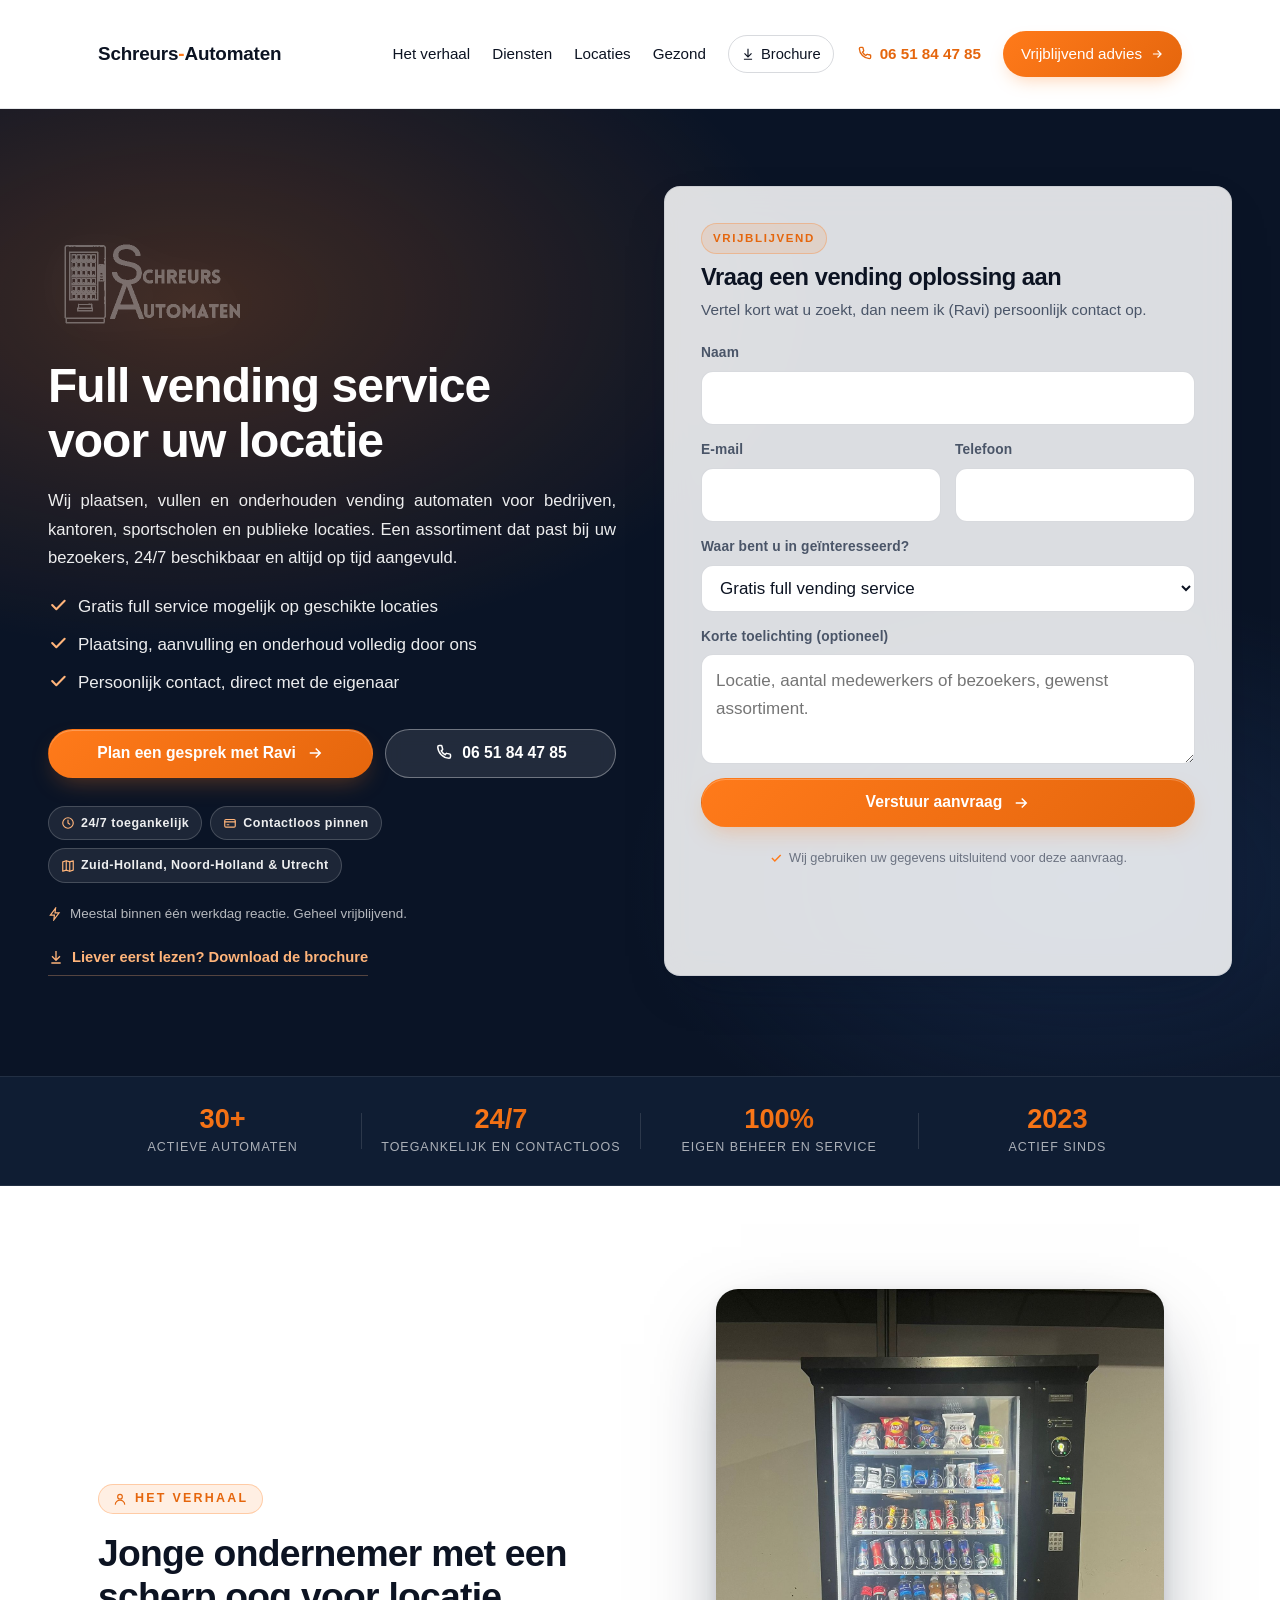
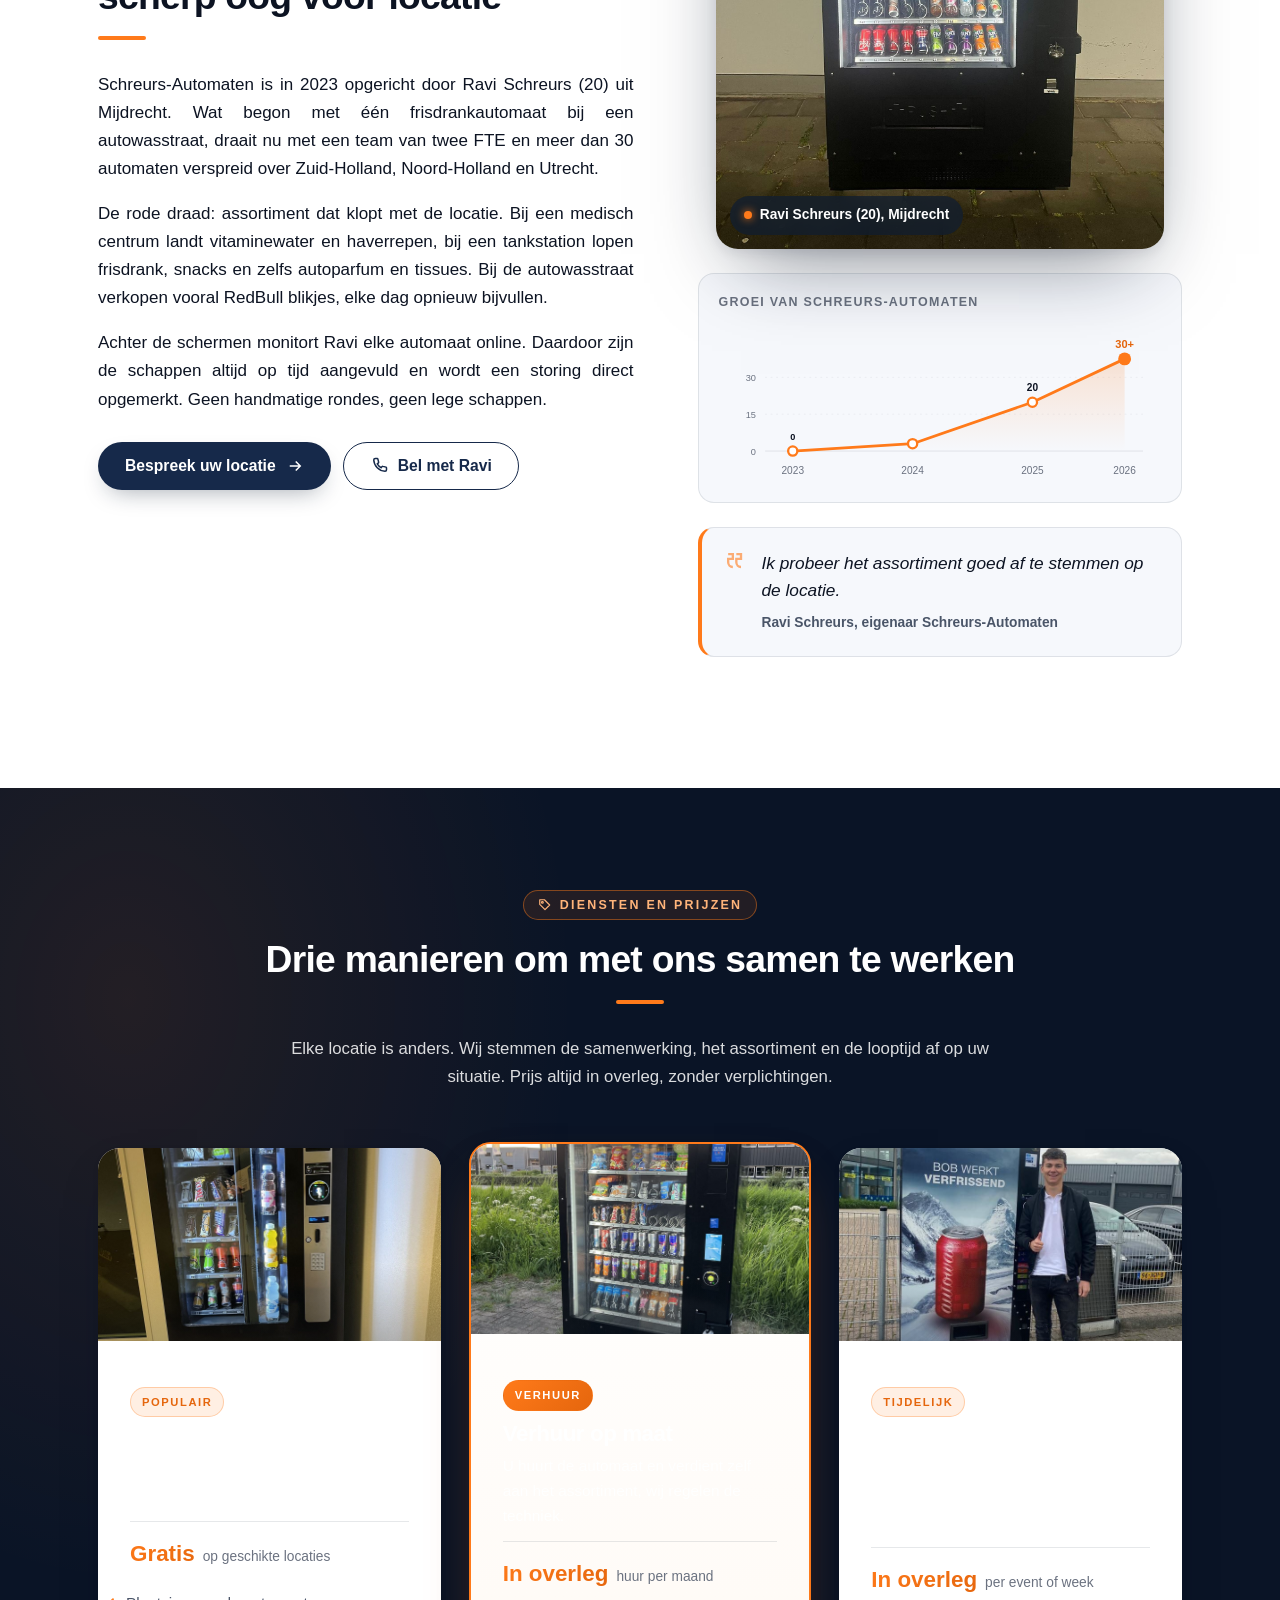
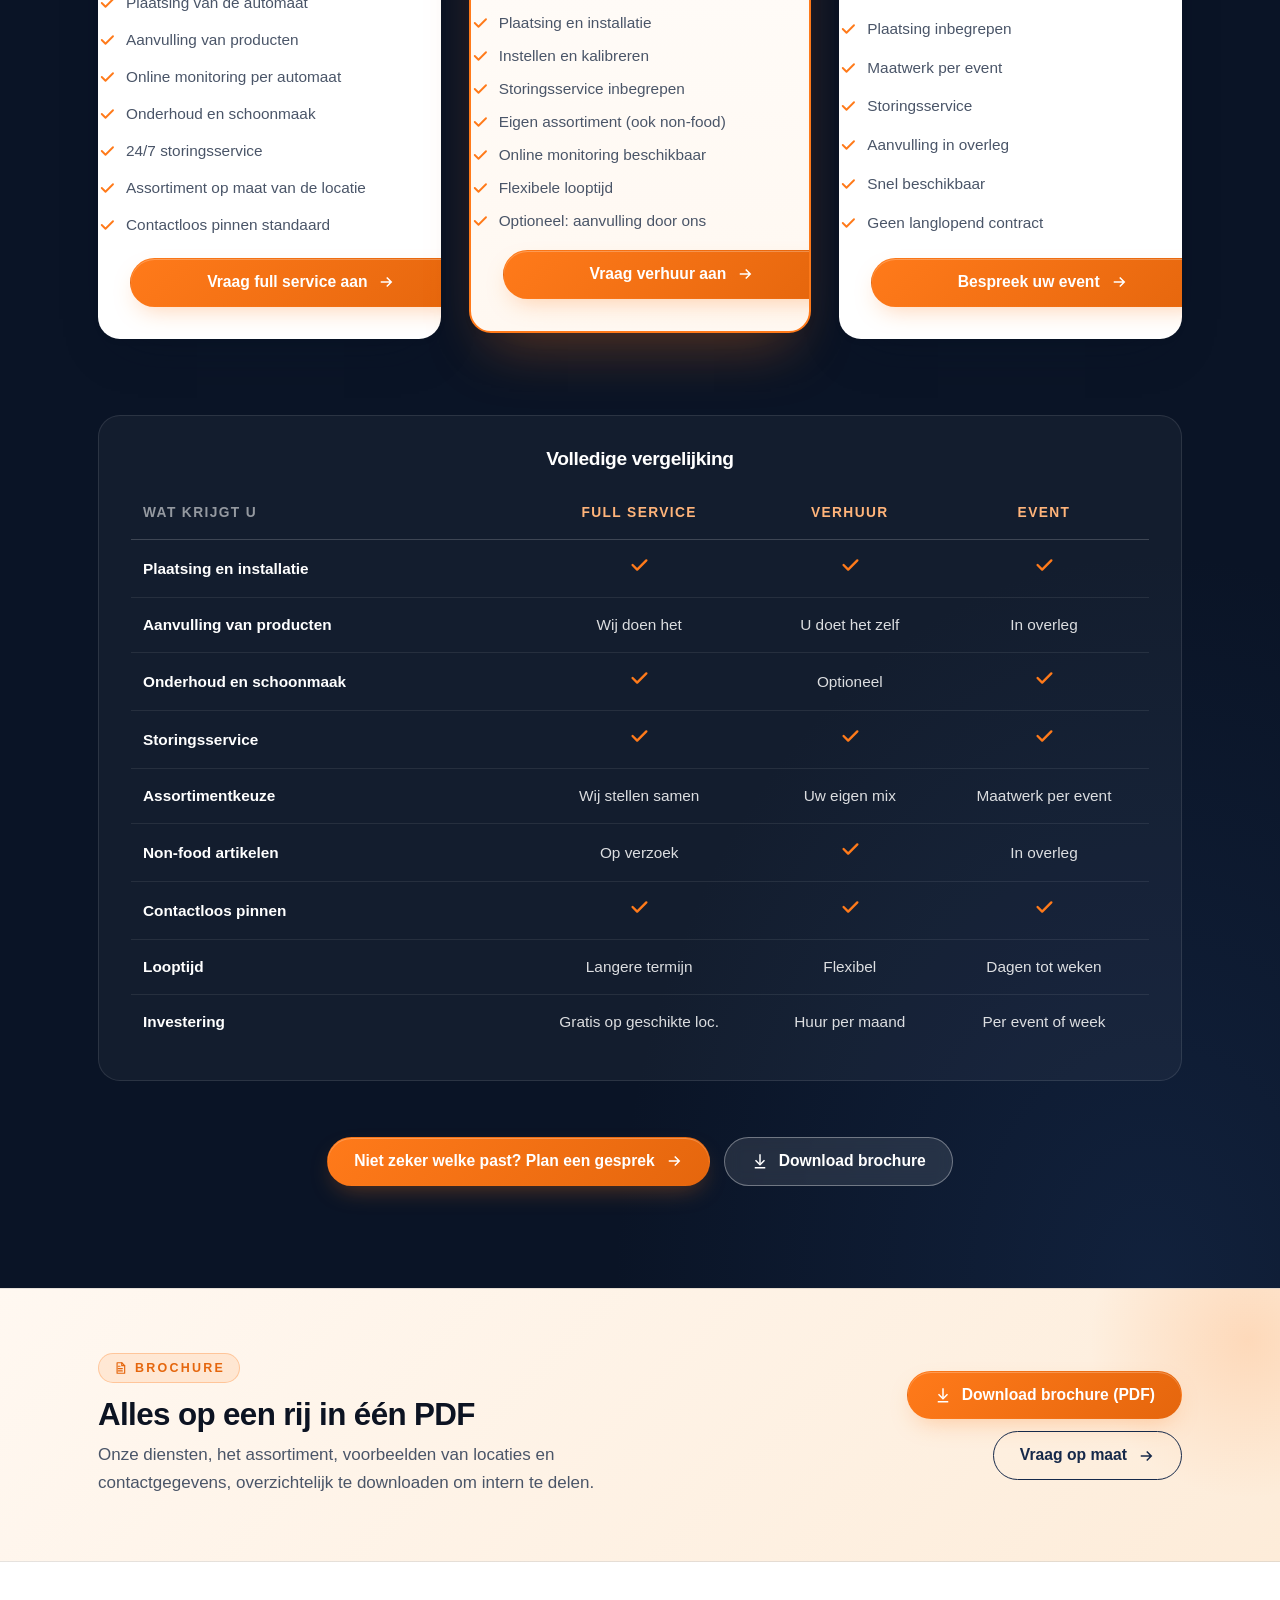
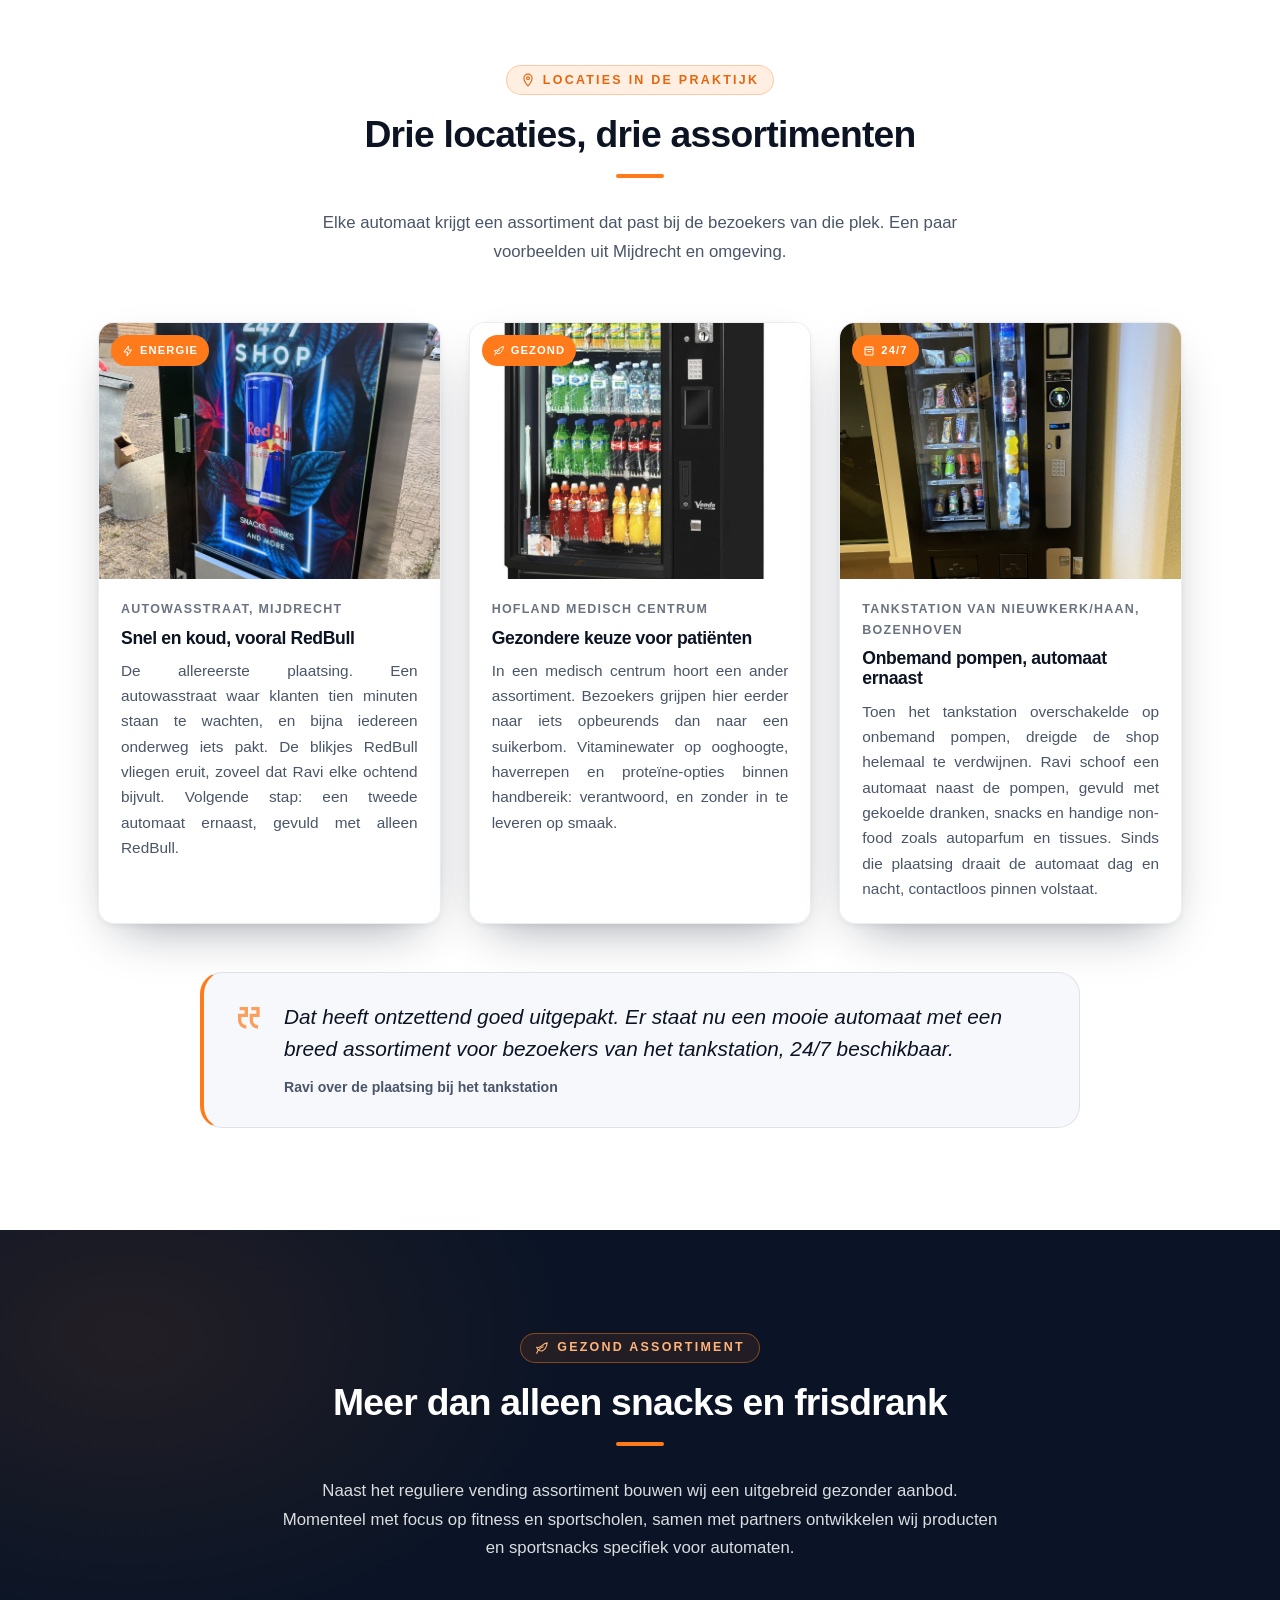
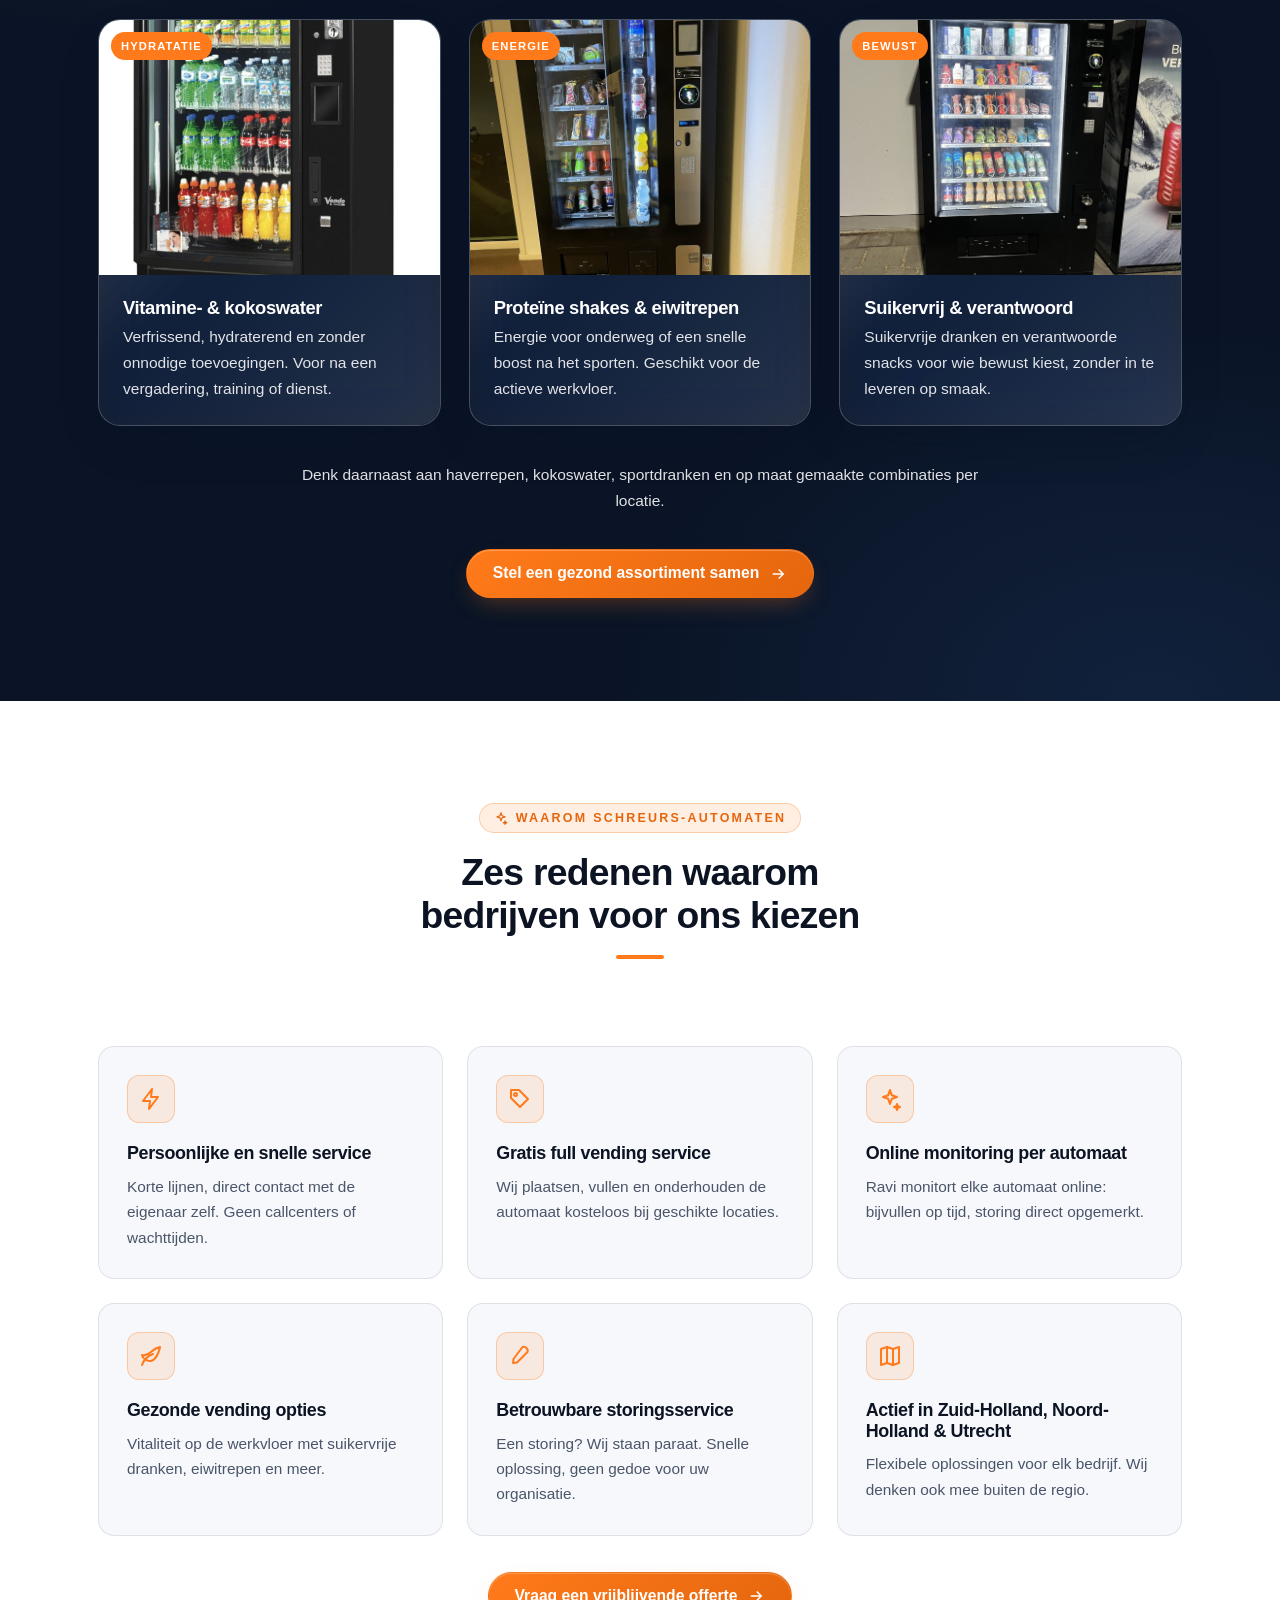
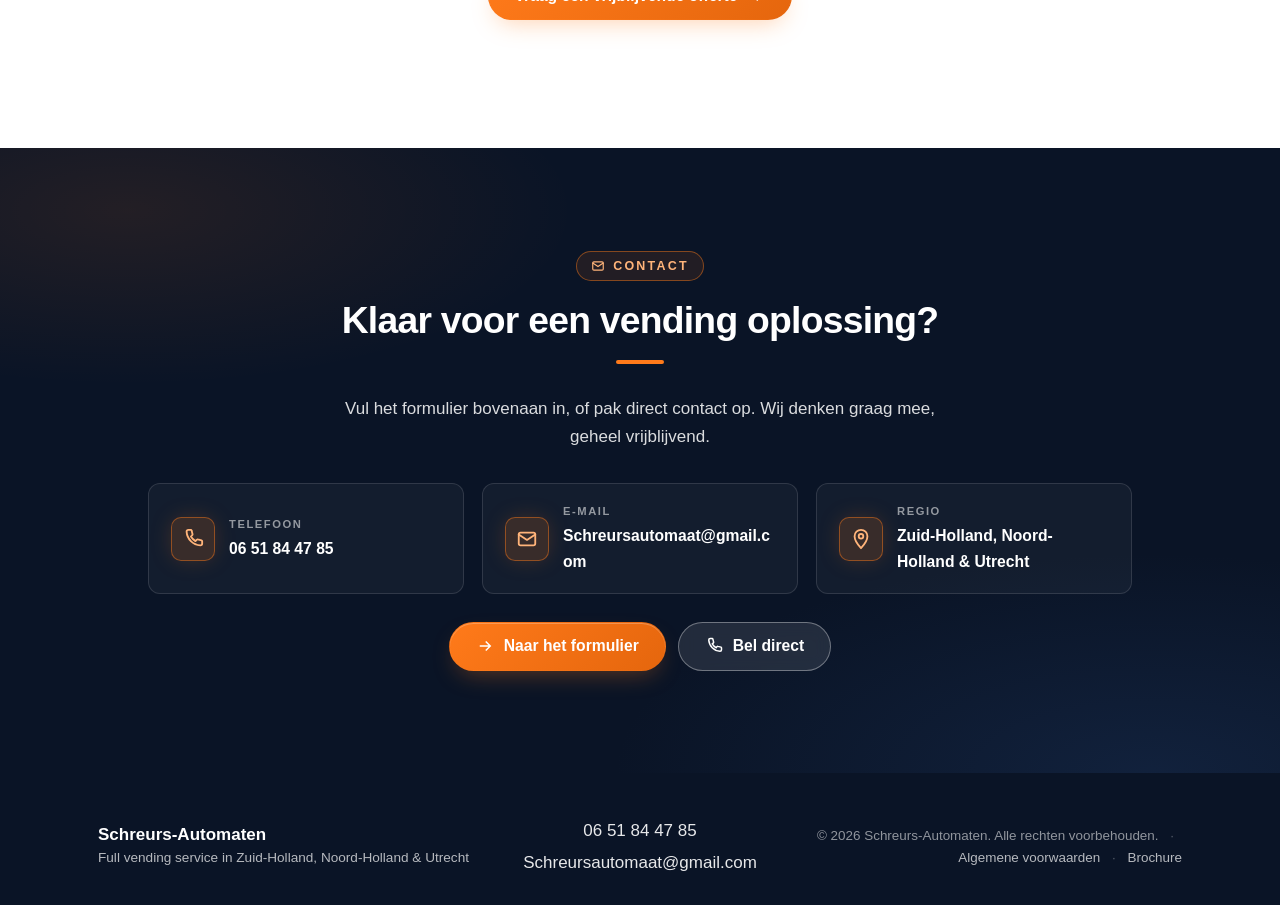
==== commit 08259ef4: "Klantfeedback verwerkt: hero breder, groei-grafiek aangepast (20 in 2025), cases verhalend, jonge on" ====
--- a/index.html
+++ b/index.html
@@ -6,7 +6,8 @@
   <title>Schreurs-Automaten | Full vending service in Zuid-Holland, Noord-Holland en Utrecht</title>
   <meta name="description" content="Schreurs-Automaten verzorgt complete vending oplossingen voor bedrijven in Zuid-Holland, Noord-Holland en Utrecht. Gratis full service, verhuur en gezond assortiment. 24/7 toegankelijk en contactloos met pin." />
   <meta name="theme-color" content="#0a1426" />
-  <link rel="icon" type="image/png" href="assets/img/logo.png" />
+  <link rel="icon" type="image/png" href="assets/img/favicon.png" />
+  <link rel="apple-touch-icon" href="assets/img/favicon.png" />
   <link rel="preload" as="image" href="assets/img/ravi-portrait.jpg" />
   <link rel="stylesheet" href="assets/css/style.css" />
 </head>
@@ -208,7 +209,7 @@
       <div class="col-text">
         <span class="eyebrow eyebrow-dark"><svg class="eyebrow-icon"><use href="#i-user"/></svg> Het verhaal</span>
         <h2 class="section-title">
-          <span class="line">Jong ondernemer met</span>
+          <span class="line">Jonge ondernemer met</span>
           <span class="line">een scherp oog voor locatie</span>
         </h2>
         <span class="title-accent" aria-hidden="true"></span>
@@ -221,6 +222,24 @@
         <p>
           Achter de schermen monitort Ravi elke automaat online. Daardoor zijn de schappen altijd op tijd aangevuld en wordt een storing direct opgemerkt. Geen handmatige rondes, geen lege schappen.
         </p>
+
+        <div class="section-cta">
+          <a href="#contact" class="btn btn-secondary">
+            Bespreek uw locatie
+            <svg class="btn-icon"><use href="#i-arrow-right"/></svg>
+          </a>
+          <a href="tel:+31651844785" class="btn btn-outline-dark">
+            <svg class="btn-icon"><use href="#i-phone"/></svg>
+            Bel met Ravi
+          </a>
+        </div>
+      </div>
+
+      <div class="col-media">
+        <figure class="frame">
+          <img src="assets/img/ravi-portrait.jpg" alt="Ravi Schreurs naast een Schreurs-Automaten frisdrankautomaat" loading="lazy" />
+          <figcaption>Ravi Schreurs (20), Mijdrecht</figcaption>
+        </figure>
 
         <figure class="growth-chart" aria-label="Groei van Schreurs-Automaten: 0 automaten in 2023, ruim 30 in 2026">
           <figcaption class="growth-chart-cap">Groei van Schreurs-Automaten</figcaption>
@@ -237,17 +256,18 @@
             <text x="40" y="144" text-anchor="end" font-size="10" fill="#6b7280">0</text>
             <text x="40" y="104" text-anchor="end" font-size="10" fill="#6b7280">15</text>
             <text x="40" y="64" text-anchor="end" font-size="10" fill="#6b7280">30</text>
-            <path d="M80,140 L210,128 L340,90 L440,40 L440,140 L80,140 Z" fill="url(#growth-fill)"/>
-            <polyline points="80,140 210,128 340,90 440,40" fill="none" stroke="#ff7a1a" stroke-width="3" stroke-linecap="round" stroke-linejoin="round"/>
+            <path d="M80,140 L210,132 L340,87 L440,40 L440,140 L80,140 Z" fill="url(#growth-fill)"/>
+            <polyline points="80,140 210,132 340,87 440,40" fill="none" stroke="#ff7a1a" stroke-width="3" stroke-linecap="round" stroke-linejoin="round"/>
             <circle cx="80" cy="140" r="5" fill="#fff" stroke="#ff7a1a" stroke-width="2.5"/>
-            <circle cx="210" cy="128" r="5" fill="#fff" stroke="#ff7a1a" stroke-width="2.5"/>
-            <circle cx="340" cy="90" r="5" fill="#fff" stroke="#ff7a1a" stroke-width="2.5"/>
+            <circle cx="210" cy="132" r="5" fill="#fff" stroke="#ff7a1a" stroke-width="2.5"/>
+            <circle cx="340" cy="87" r="5" fill="#fff" stroke="#ff7a1a" stroke-width="2.5"/>
             <circle cx="440" cy="40" r="7" fill="#ff7a1a"/>
             <text x="80" y="165" text-anchor="middle" font-size="11" fill="#6b7280">2023</text>
             <text x="210" y="165" text-anchor="middle" font-size="11" fill="#6b7280">2024</text>
             <text x="340" y="165" text-anchor="middle" font-size="11" fill="#6b7280">2025</text>
             <text x="440" y="165" text-anchor="middle" font-size="11" fill="#6b7280">2026</text>
             <text x="80" y="128" text-anchor="middle" font-size="10" font-weight="700" fill="#0c1322">0</text>
+            <text x="340" y="75" text-anchor="middle" font-size="11" font-weight="700" fill="#0c1322">20</text>
             <text x="440" y="28" text-anchor="middle" font-size="12" font-weight="800" fill="#e5660d">30+</text>
           </svg>
         </figure>
@@ -258,24 +278,6 @@
             Ik probeer het assortiment goed af te stemmen op de locatie.
           </blockquote>
           <figcaption>Ravi Schreurs, eigenaar Schreurs-Automaten</figcaption>
-        </figure>
-
-        <div class="section-cta">
-          <a href="#contact" class="btn btn-secondary">
-            Bespreek uw locatie
-            <svg class="btn-icon"><use href="#i-arrow-right"/></svg>
-          </a>
-          <a href="tel:+31651844785" class="btn btn-outline-dark">
-            <svg class="btn-icon"><use href="#i-phone"/></svg>
-            Bel met Ravi
-          </a>
-        </div>
-      </div>
-
-      <div class="col-media">
-        <figure class="frame">
-          <img src="assets/img/ravi-portrait.jpg" alt="Ravi Schreurs naast een Schreurs-Automaten frisdrankautomaat" loading="lazy" />
-          <figcaption>Ravi Schreurs (20), Mijdrecht</figcaption>
         </figure>
       </div>
     </div>
@@ -515,7 +517,7 @@
           <div class="case-body">
             <span class="case-loc">Autowasstraat, Mijdrecht</span>
             <h3>Snel en koud, vooral RedBull</h3>
-            <p>De eerste plaatsing van Schreurs-Automaten. Hier vliegen de blikjes RedBull eruit, dagelijks bijvullen is regel. Plan: een tweede automaat ernaast, met alleen RedBull.</p>
+            <p>De allereerste plaatsing. Een autowasstraat waar klanten tien minuten staan te wachten, en bijna iedereen onderweg iets pakt. De blikjes RedBull vliegen eruit, zoveel dat Ravi elke ochtend bijvult. Volgende stap: een tweede automaat ernaast, gevuld met alleen RedBull.</p>
           </div>
         </article>
 
@@ -527,7 +529,7 @@
           <div class="case-body">
             <span class="case-loc">Hofland Medisch Centrum</span>
             <h3>Gezondere keuze voor patiënten</h3>
-            <p>Bij een medisch centrum past een ander assortiment. Hier staan vitaminewater, proteïne- en haverrepen en andere verantwoorde opties op de eerste rij.</p>
+            <p>In een medisch centrum hoort een ander assortiment. Bezoekers grijpen hier eerder naar iets opbeurends dan naar een suikerbom. Vitaminewater op ooghoogte, haverrepen en proteïne-opties binnen handbereik: verantwoord, en zonder in te leveren op smaak.</p>
           </div>
         </article>
 
@@ -539,7 +541,7 @@
           <div class="case-body">
             <span class="case-loc">Tankstation Van Nieuwkerk/Haan, Bozenhoven</span>
             <h3>Onbemand pompen, automaat ernaast</h3>
-            <p>Toen de shop ging sluiten omdat de pompen onbemand werden, kwam er een automaat naast met gekoelde dranken, snacks en non-food zoals autoparfum en tissues. 24/7 beschikbaar, alleen pinnen.</p>
+            <p>Toen het tankstation overschakelde op onbemand pompen, dreigde de shop helemaal te verdwijnen. Ravi schoof een automaat naast de pompen, gevuld met gekoelde dranken, snacks en handige non-food zoals autoparfum en tissues. Sinds die plaatsing draait de automaat dag en nacht, contactloos pinnen volstaat.</p>
           </div>
         </article>
 
@@ -749,20 +751,4 @@
     </div>
   </footer>
 
-  <!-- Sticky mobile contact bar -->
-  <div class="mobile-call-bar" aria-label="Snelle contactopties">
-    <a href="tel:+31651844785" class="btn btn-primary">
-      <svg class="btn-icon"><use href="#i-phone"/></svg>
-      Bel direct
-    </a>
-    <a href="#hero" class="btn btn-secondary">
-      <svg class="btn-icon"><use href="#i-mail"/></svg>
-      Aanvraag
-    </a>
-  </div>
-
-  <a href="#top" class="to-top" aria-label="Terug naar boven">↑</a>
-
-  <script src="assets/js/main.js" defer></script>
-</body>
-</html>
+  <!-- Sticky mobil
--- a/assets/css/style.css
+++ b/assets/css/style.css
@@ -28,9 +28,10 @@
 .container { width: 100%; max-width: var(--maxw); margin: 0 auto; padding: 0 var(--gutter); position: relative; }
 
 h1, h2, h3, h4 { font-family: var(--font-sans); color: var(--ink); font-weight: 800; line-height: 1.15; letter-spacing: -0.02em; margin: 0 0 0.5em; text-align: left; hyphens: manual; }
-.line { display: block; }
+.line { display: inline; }
+.line + .line::before { content: " "; }
 .section-title { font-size: clamp(1.6rem, 1.05rem + 1.6vw, 2.4rem); margin-bottom: 0.5em; text-wrap: balance; }
-.hero-title { font-size: clamp(2rem, 1.2rem + 2.4vw, 3rem); color: #fff; margin: 0 0 0.4em; text-wrap: balance; }
+.hero-title { font-size: clamp(2rem, 1.2rem + 2.4vw, 3rem); color: #fff; margin: -10px 0 0.4em; text-wrap: balance; }
 .hero-inner > *, .two-col > *, .section-head { min-width: 0; }
 .eyebrow { display: inline-flex; align-items: center; gap: 8px; font-size: 0.78rem; font-weight: 700; letter-spacing: 0.18em; text-transform: uppercase; color: var(--accent-light); padding: 7px 14px; border: 1px solid rgba(255, 122, 26, 0.45); border-radius: 999px; margin-bottom: 18px; background: rgba(255, 122, 26, 0.10); line-height: 1; }
 .eyebrow-icon { width: 14px; height: 14px; stroke: currentColor; stroke-width: 2; fill: none; stroke-linecap: round; stroke-linejoin: round; }
@@ -88,8 +89,9 @@
 .nav-toggle[aria-expanded="true"] span:nth-child(3) { transform: translateY(-7px) rotate(-45deg); }
 
 .hero { position: relative; color: #fff; padding: clamp(40px, 6vw, 80px) 0 clamp(64px, 8vw, 100px); isolation: isolate; overflow: hidden; background: var(--navy-900); }
+.hero .container { max-width: 1360px; }
 .hero::before { content: ""; position: absolute; inset: 0; background: radial-gradient(80% 60% at 15% 20%, rgba(255, 122, 26, 0.22), transparent 60%), radial-gradient(60% 50% at 85% 80%, rgba(31, 58, 102, 0.45), transparent 60%), linear-gradient(180deg, rgba(10, 20, 38, 0.6), rgba(10, 20, 38, 0.95)); z-index: -1; }
-.hero-logo { display: block; width: 200px; height: 200px; object-fit: contain; margin: 0 0 8px; opacity: 0.85; filter: drop-shadow(0 6px 22px rgba(255, 255, 255, 0.18)); }
+.hero-logo { display: block; width: 200px; height: 200px; object-fit: contain; margin: 0 0 -18px; opacity: 0.85; filter: drop-shadow(0 6px 22px rgba(255, 255, 255, 0.18)); }
 .hero-inner { display: grid; grid-template-columns: 1fr 1fr; gap: clamp(28px, 4vw, 48px); align-items: stretch; }
 .hero-card { color: #fff; display: flex; flex-direction: column; justify-content: flex-start; }
 .hero-badges { display: flex; flex-wrap: wrap; gap: 8px; margin: 24px 0 0; }
@@ -351,4 +353,4 @@
   .brand-name { font-size: 0.94rem; }
   .brand-logo { width: 52px; height: 52px; }
 }
-@media (prefers-reduced-motion: reduce) { *, *::before, *::after { animation-duration: 0.001ms !important; transition-duration: 0.001ms !important; scroll-behavior: auto !important; } }
+@media (prefers-reduced-motion: reduce) { *, *::before, *::after { animation-duration: 0.001ms !imp
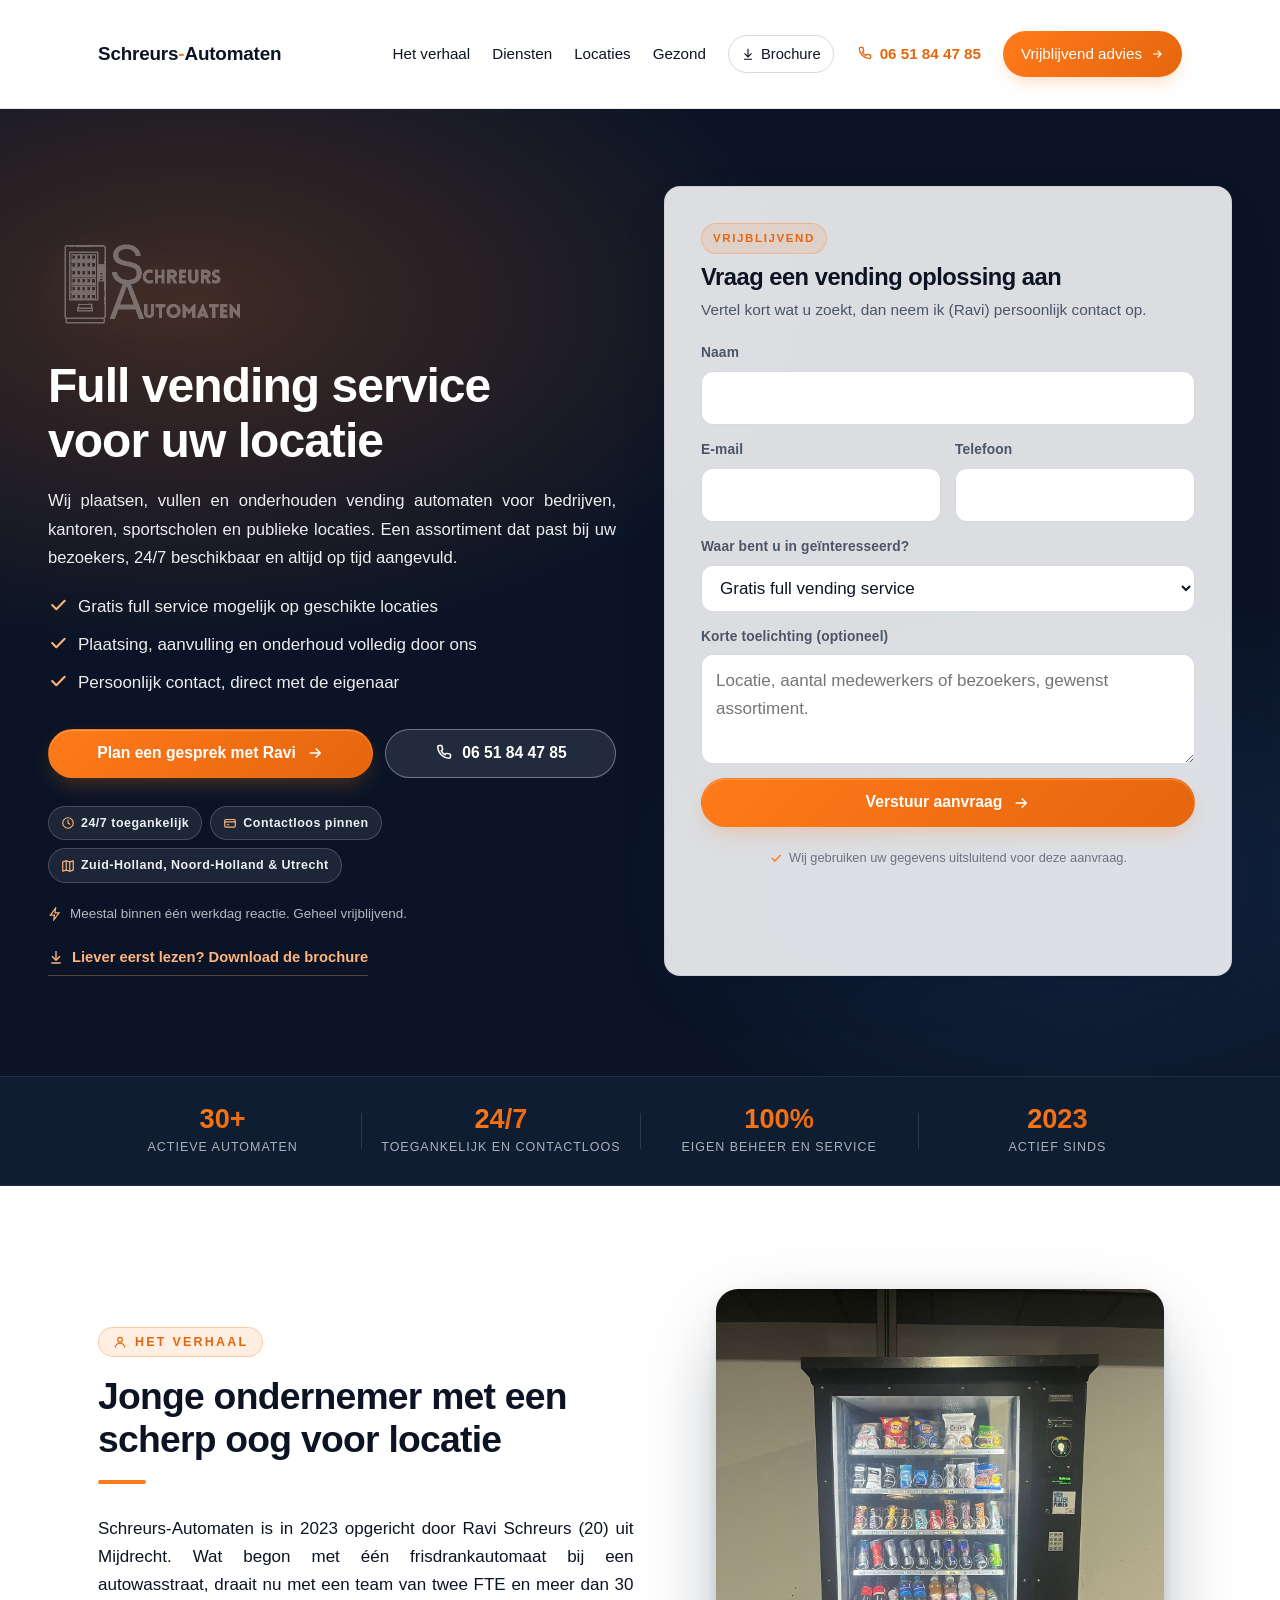
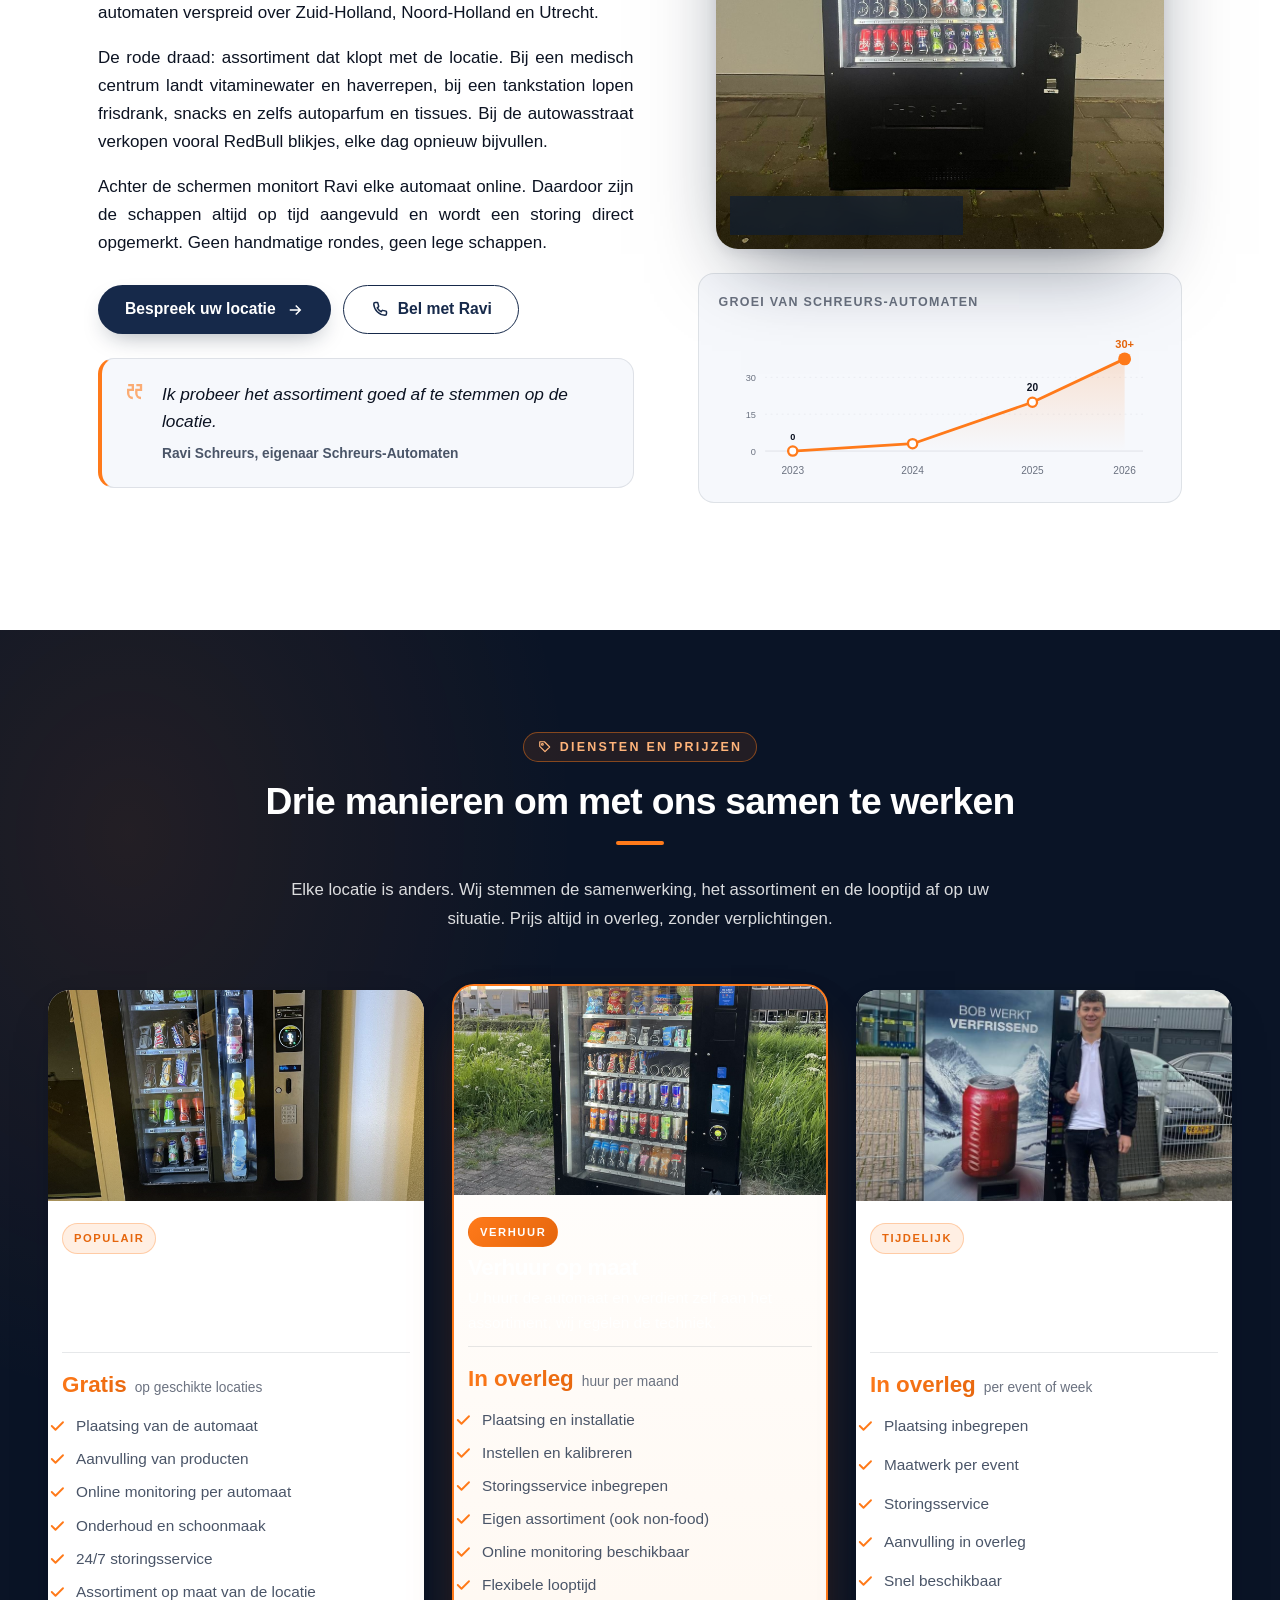
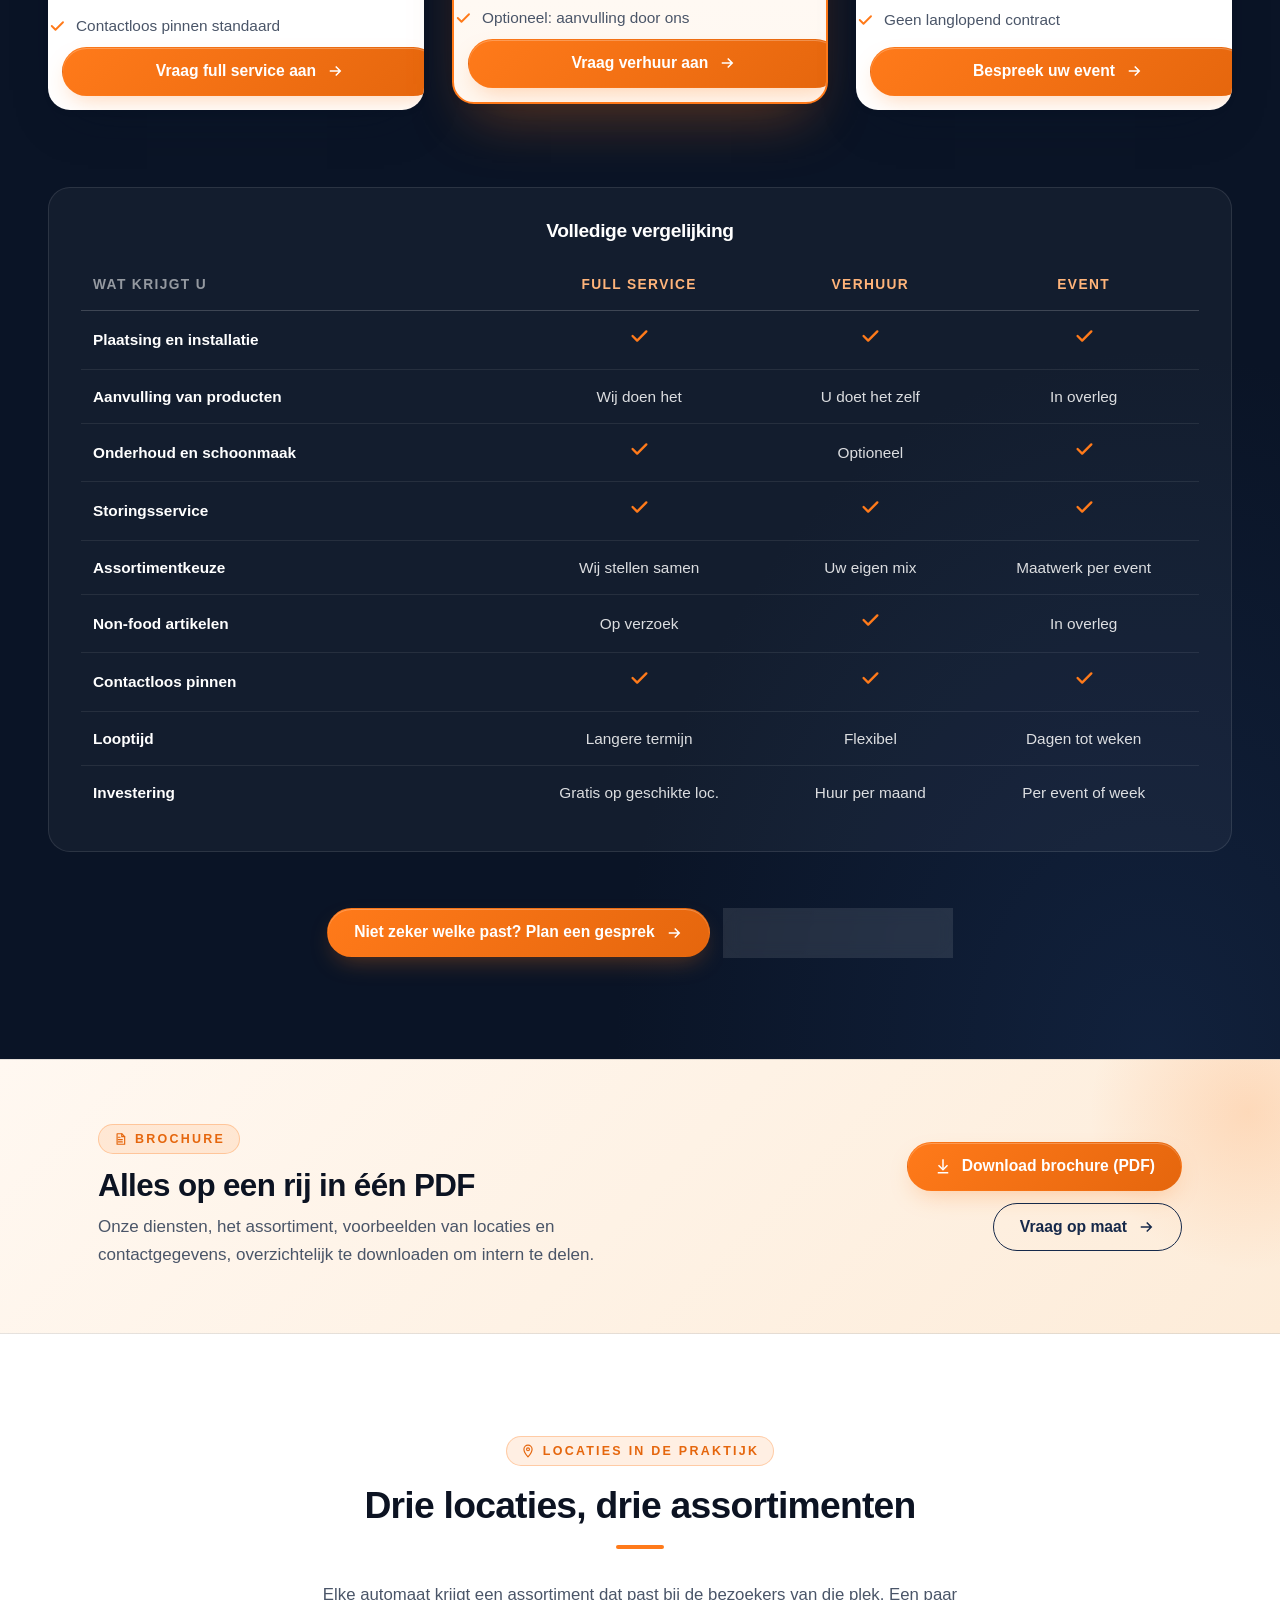
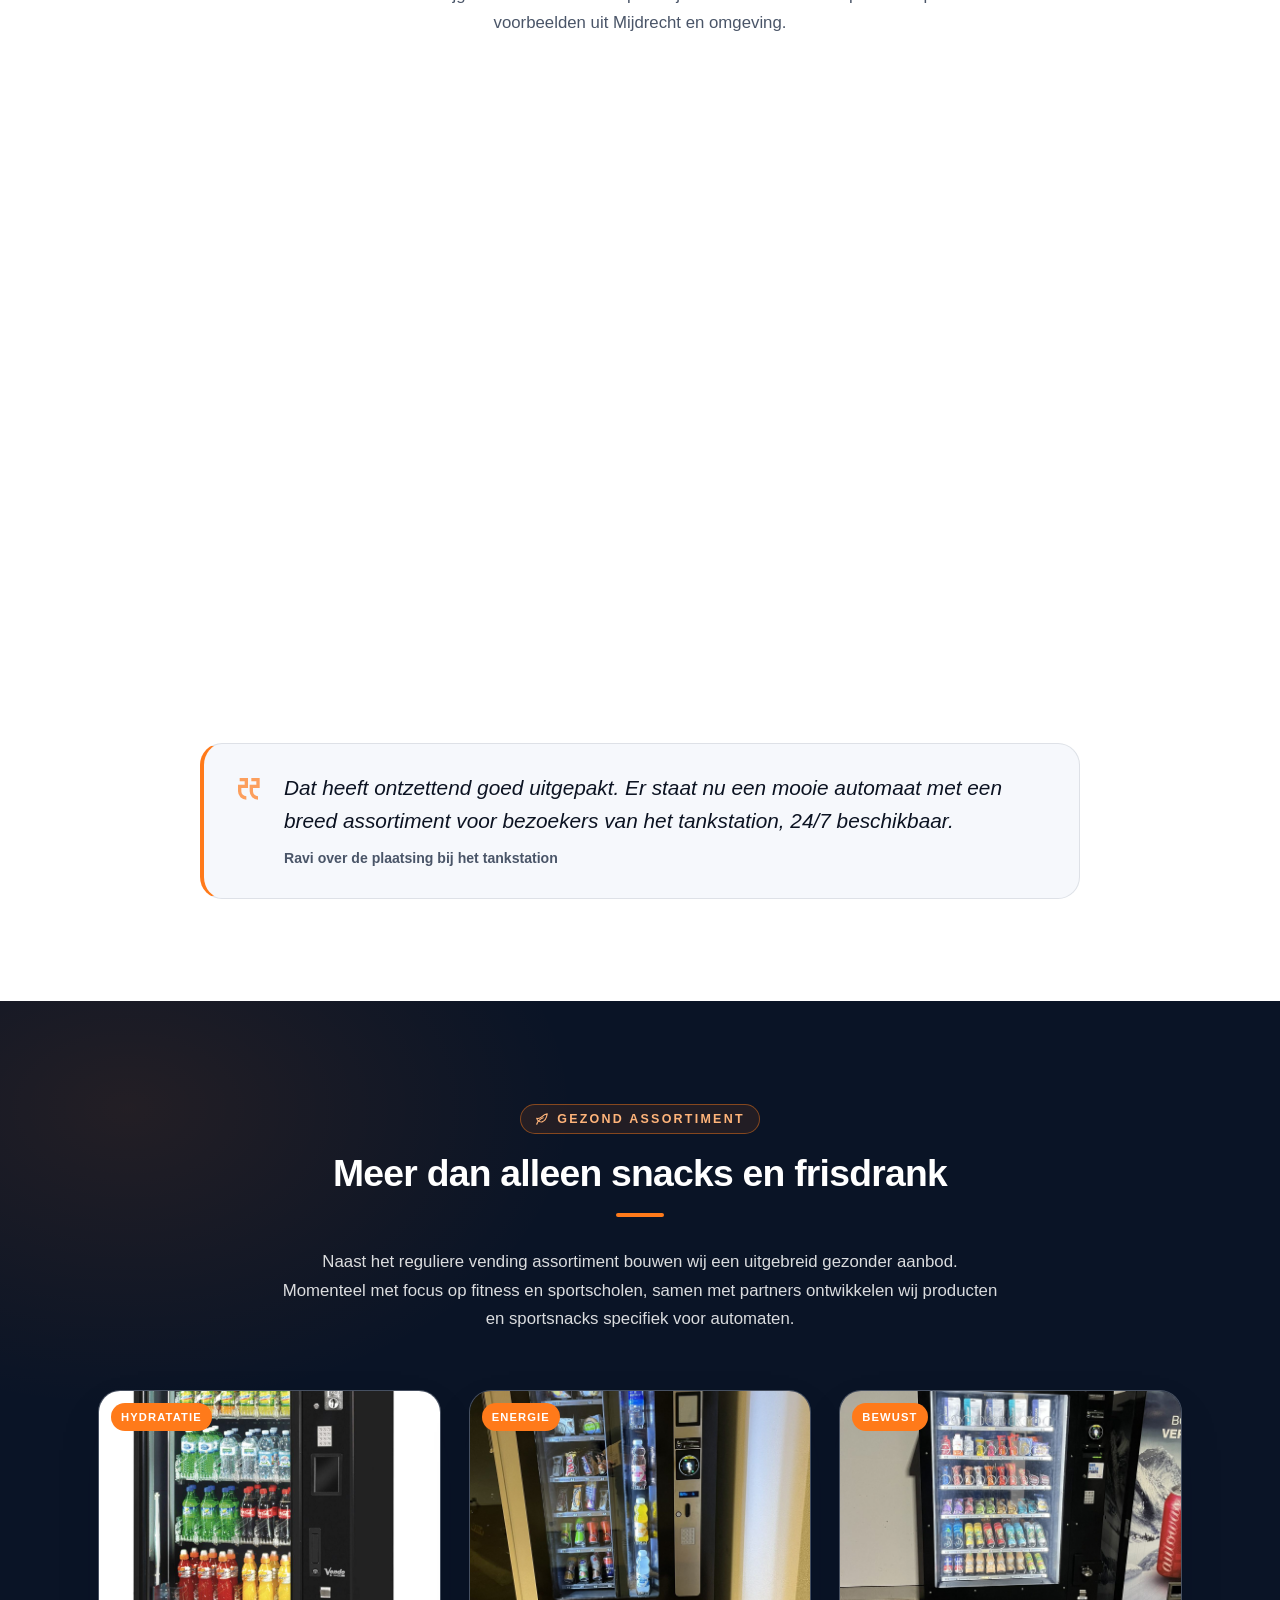
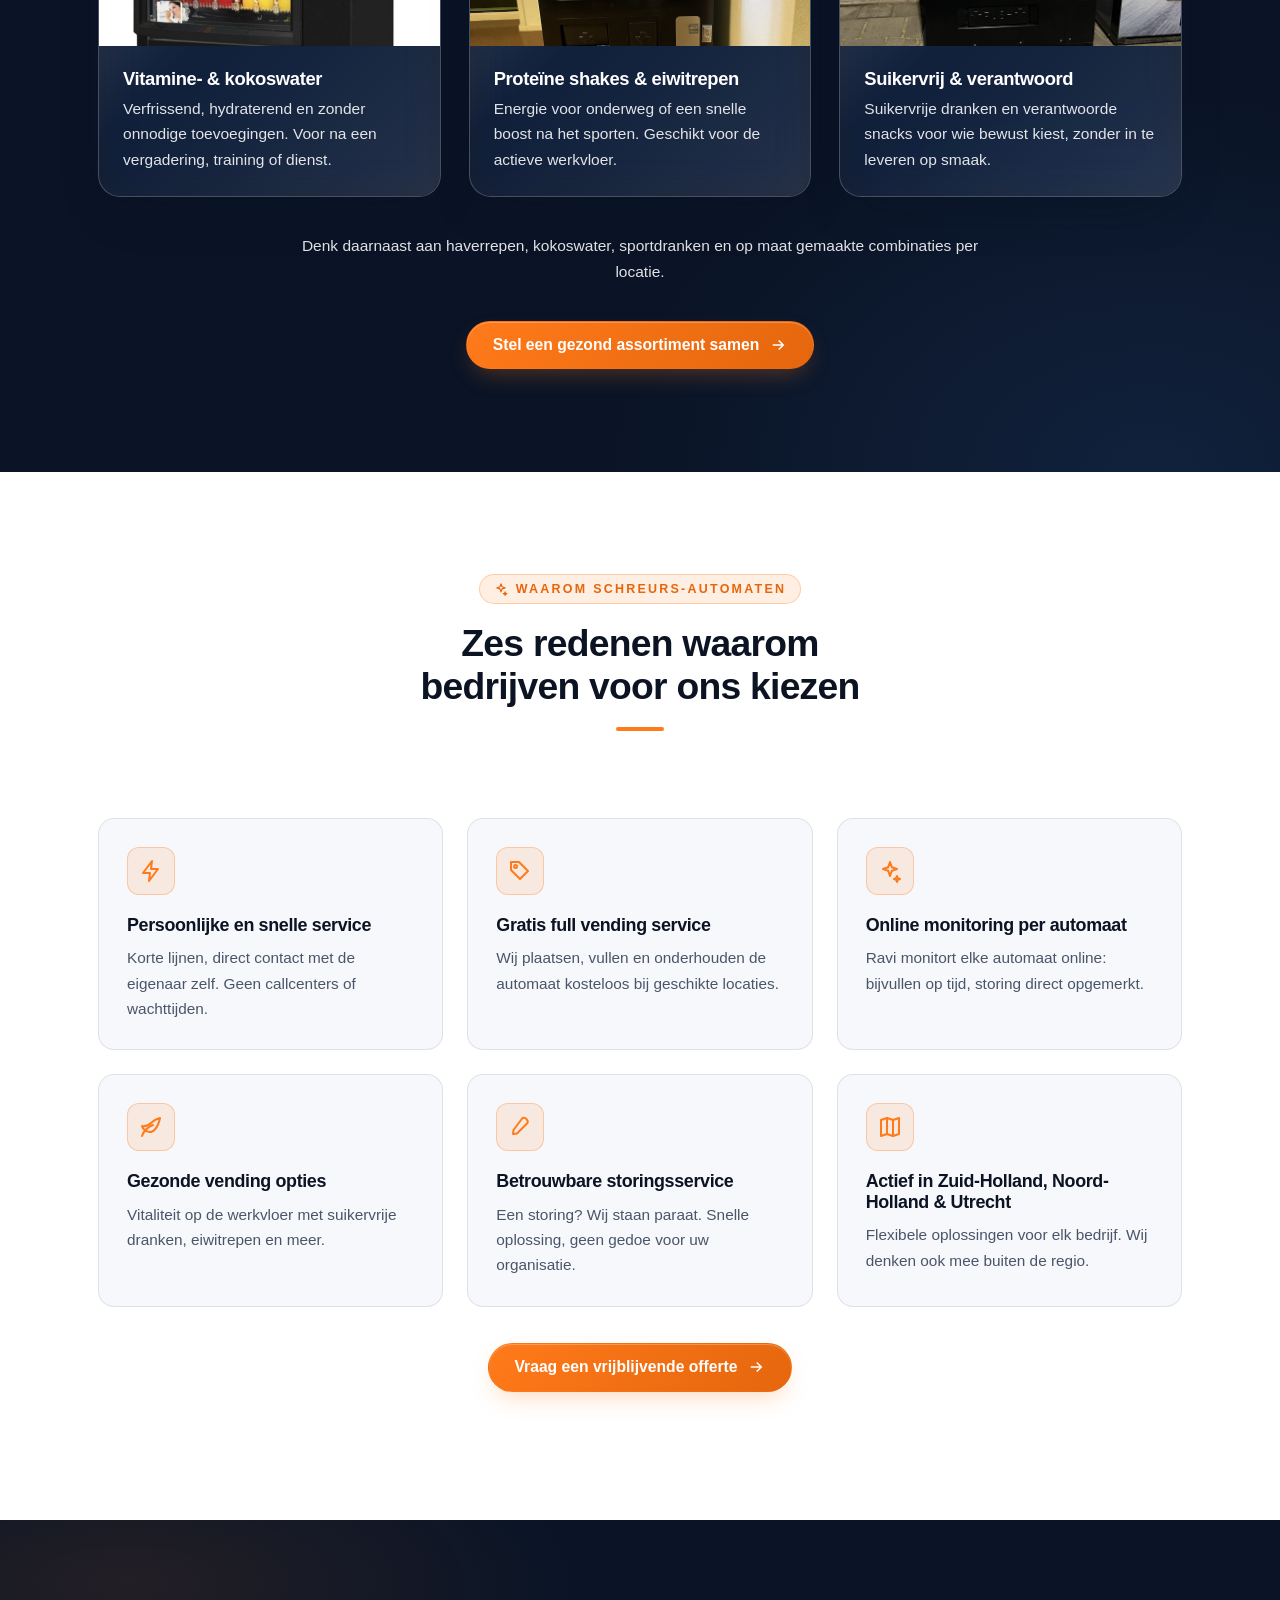
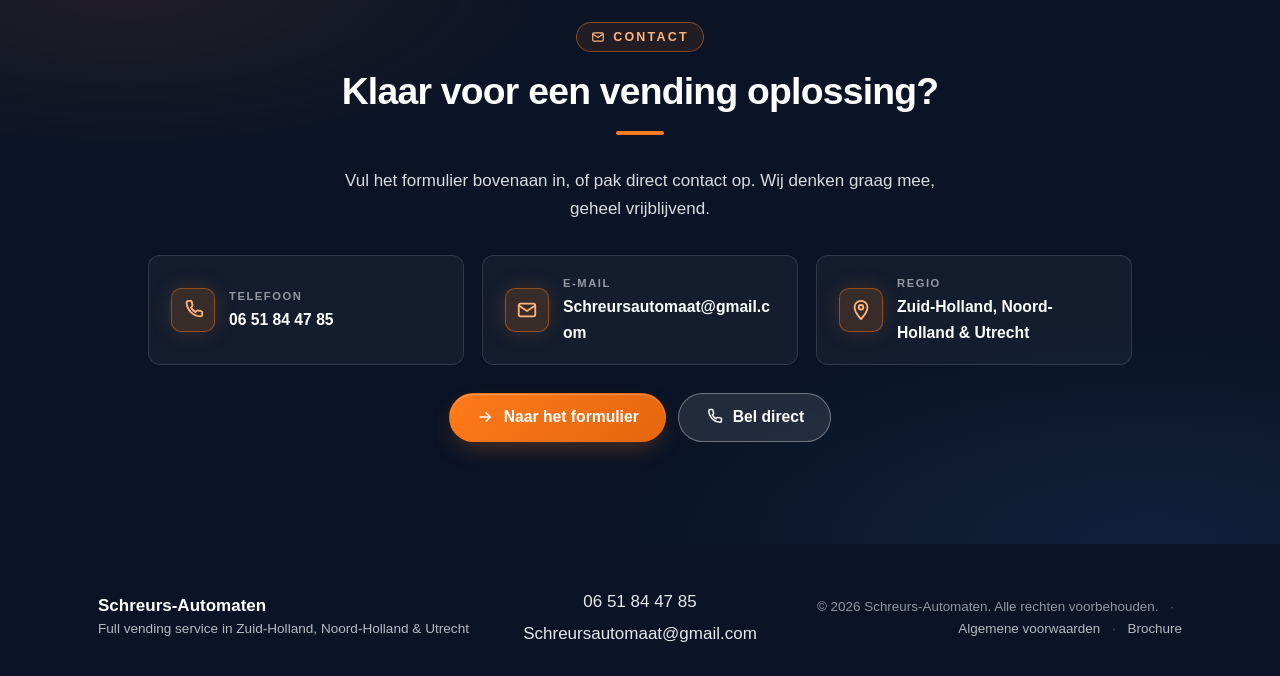
==== commit 8c1033f4: "Tweaks: quote terug naar col-text, pricing breder met 14px content-margin, pricing-card uit fade-in " ====
--- a/index.html
+++ b/index.html
@@ -233,6 +233,14 @@
             Bel met Ravi
           </a>
         </div>
+
+        <figure class="quote-card">
+          <svg class="quote-mark" aria-hidden="true"><use href="#i-quote"/></svg>
+          <blockquote>
+            Ik probeer het assortiment goed af te stemmen op de locatie.
+          </blockquote>
+          <figcaption>Ravi Schreurs, eigenaar Schreurs-Automaten</figcaption>
+        </figure>
       </div>
 
       <div class="col-media">
@@ -271,14 +279,6 @@
             <text x="440" y="28" text-anchor="middle" font-size="12" font-weight="800" fill="#e5660d">30+</text>
           </svg>
         </figure>
-
-        <figure class="quote-card">
-          <svg class="quote-mark" aria-hidden="true"><use href="#i-quote"/></svg>
-          <blockquote>
-            Ik probeer het assortiment goed af te stemmen op de locatie.
-          </blockquote>
-          <figcaption>Ravi Schreurs, eigenaar Schreurs-Automaten</figcaption>
-        </figure>
       </div>
     </div>
   </section>
--- a/assets/css/style.css
+++ b/assets/css/style.css
@@ -90,6 +90,7 @@
 
 .hero { position: relative; color: #fff; padding: clamp(40px, 6vw, 80px) 0 clamp(64px, 8vw, 100px); isolation: isolate; overflow: hidden; background: var(--navy-900); }
 .hero .container { max-width: 1360px; }
+#pricing .container { max-width: 1360px; }
 .hero::before { content: ""; position: absolute; inset: 0; background: radial-gradient(80% 60% at 15% 20%, rgba(255, 122, 26, 0.22), transparent 60%), radial-gradient(60% 50% at 85% 80%, rgba(31, 58, 102, 0.45), transparent 60%), linear-gradient(180deg, rgba(10, 20, 38, 0.6), rgba(10, 20, 38, 0.95)); z-index: -1; }
 .hero-logo { display: block; width: 200px; height: 200px; object-fit: contain; margin: 0 0 -18px; opacity: 0.85; filter: drop-shadow(0 6px 22px rgba(255, 255, 255, 0.18)); }
 .hero-inner { display: grid; grid-template-columns: 1fr 1fr; gap: clamp(28px, 4vw, 48px); align-items: stretch; }
@@ -165,7 +166,7 @@
 .section-cta-center { display: flex; justify-content: center; margin-top: 36px; }
 
 .pricing-grid { display: grid; grid-template-columns: repeat(3, 1fr); gap: clamp(20px, 2.5vw, 28px); align-items: stretch; }
-.pricing-card { position: relative; background: #fff; color: var(--ink); border-radius: var(--radius-lg); padding: 0 0 clamp(24px, 2.6vw, 32px); display: flex; flex-direction: column; gap: 18px; box-shadow: var(--glass-shadow); transition: transform 240ms ease, box-shadow 240ms ease; overflow: hidden; }
+.pricing-card { position: relative; background: #fff; color: var(--ink); border-radius: var(--radius-lg); padding: 0 0 14px; display: flex; flex-direction: column; gap: 10px; box-shadow: var(--glass-shadow); transition: transform 240ms ease, box-shadow 240ms ease; overflow: hidden; }
 .pricing-card:hover { transform: translateY(-4px); box-shadow: var(--glass-shadow-strong); }
 .pricing-card-featured { background: linear-gradient(180deg, #fff, #fff8f1); border: 2px solid var(--accent); box-shadow: 0 30px 60px -20px var(--accent-glow), var(--glass-shadow); transform: translateY(-6px); }
 .pricing-card-featured:hover { transform: translateY(-10px); }
@@ -173,8 +174,8 @@
 .pricing-card-media img { width: 100%; height: 100%; object-fit: cover; transition: transform 600ms ease; }
 .pricing-card:hover .pricing-card-media img { transform: scale(1.04); }
 .pricing-card-media::after { content: ""; position: absolute; inset: 0; background: linear-gradient(180deg, rgba(10, 20, 38, 0) 60%, rgba(10, 20, 38, 0.25)); pointer-events: none; }
-.pricing-card-head, .pricing-list, .pricing-cta { margin-left: clamp(24px, 2.6vw, 32px); margin-right: clamp(24px, 2.6vw, 32px); }
-.pricing-card-head { margin-top: clamp(20px, 2.4vw, 28px); display: flex; flex-direction: column; gap: 6px; }
+.pricing-card-head, .pricing-list, .pricing-cta { margin-left: 14px; margin-right: 14px; }
+.pricing-card-head { margin-top: 12px; display: flex; flex-direction: column; gap: 4px; }
 .pricing-tag { align-self: flex-start; font-size: 0.70rem; font-weight: 700; letter-spacing: 0.14em; text-transform: uppercase; padding: 5px 11px; border-radius: 999px; background: var(--accent-soft); color: var(--accent-dark); border: 1px solid rgba(255, 122, 26, 0.30); margin-bottom: 4px; }
 .pricing-tag-featured { background: linear-gradient(135deg, var(--accent), var(--accent-dark)); color: #fff; border-color: transparent; }
 .pricing-title { font-size: clamp(1.2rem, 1rem + 0.6vw, 1.4rem); color: var(--ink); margin: 0; }
@@ -353,4 +354,4 @@
   .brand-name { font-size: 0.94rem; }
   .brand-logo { width: 52px; height: 52px; }
 }
-@media (prefers-reduced-motion: reduce) { *, *::before, *::after { animation-duration: 0.001ms !imp+@media (prefers-reduced-motion: reduce) { *, *::before, *::after { animation-duration: 0.001ms !important; transition-duration: 0.001ms 
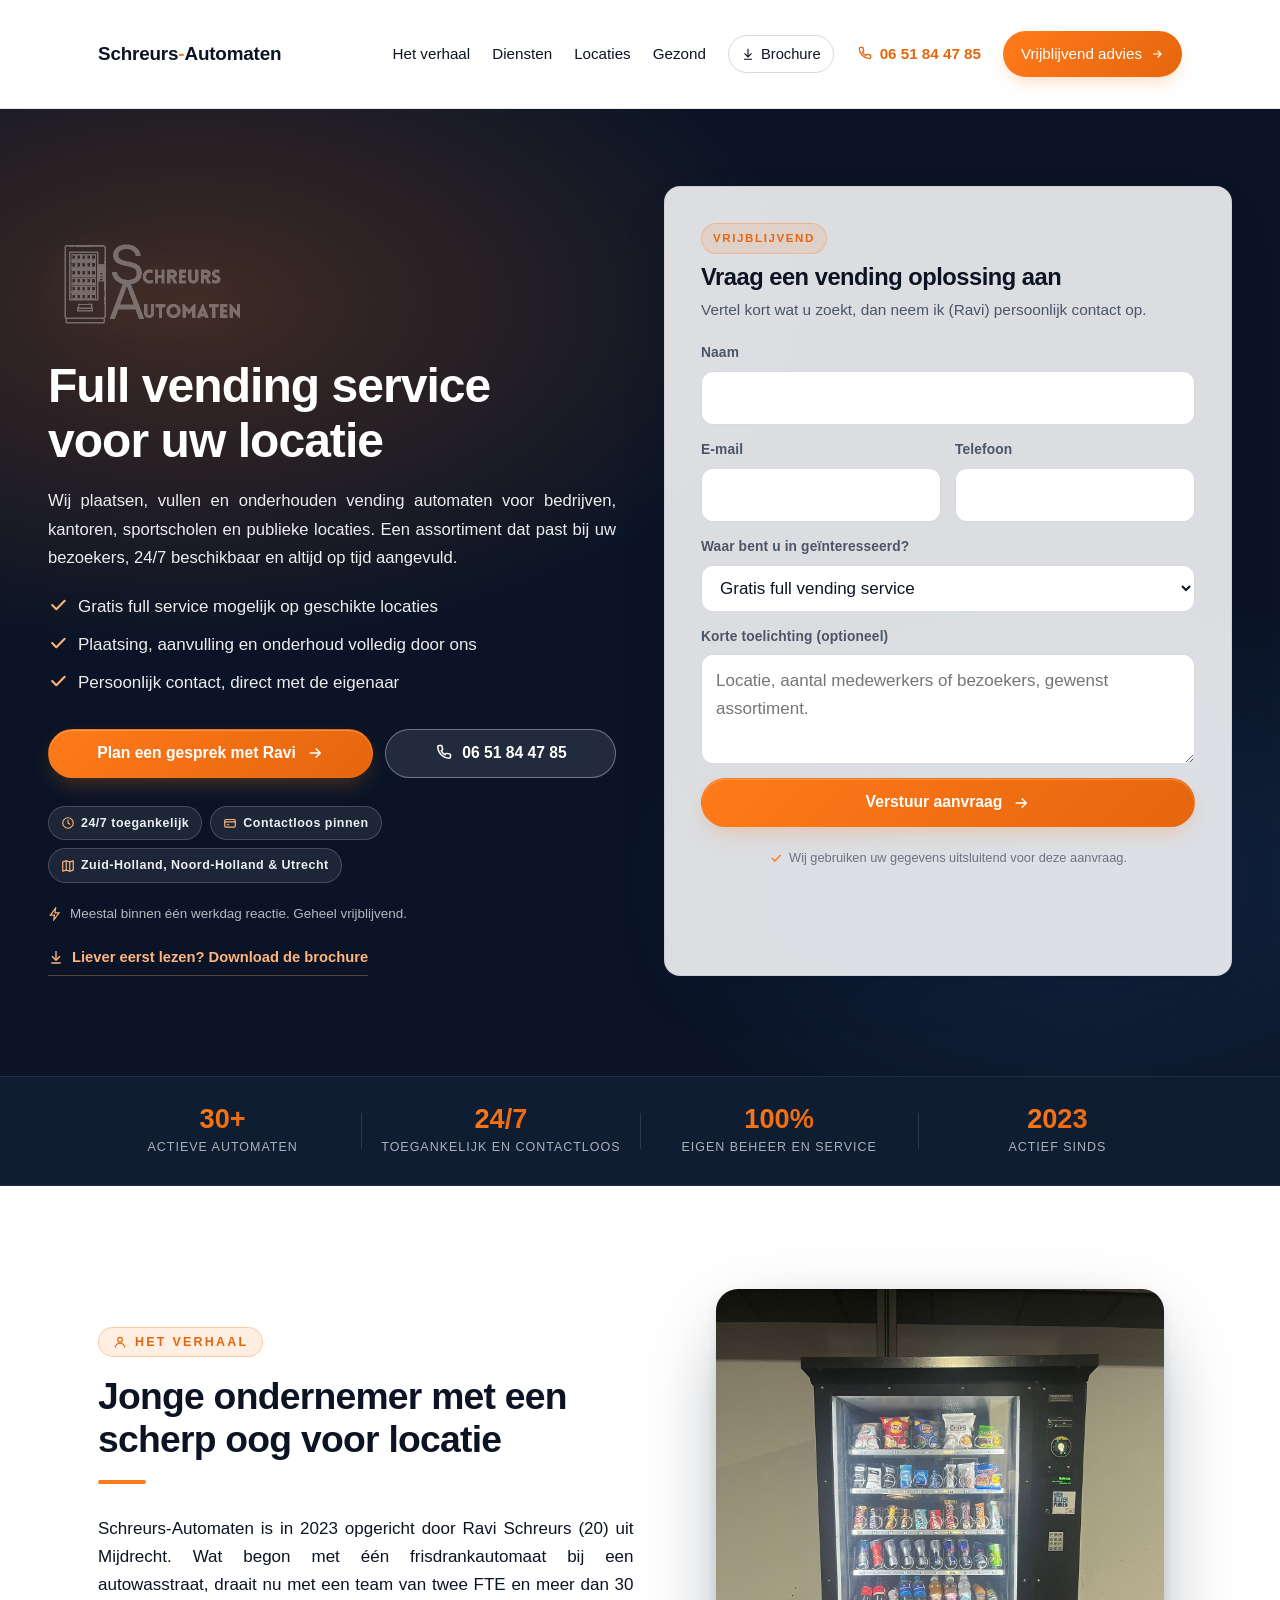
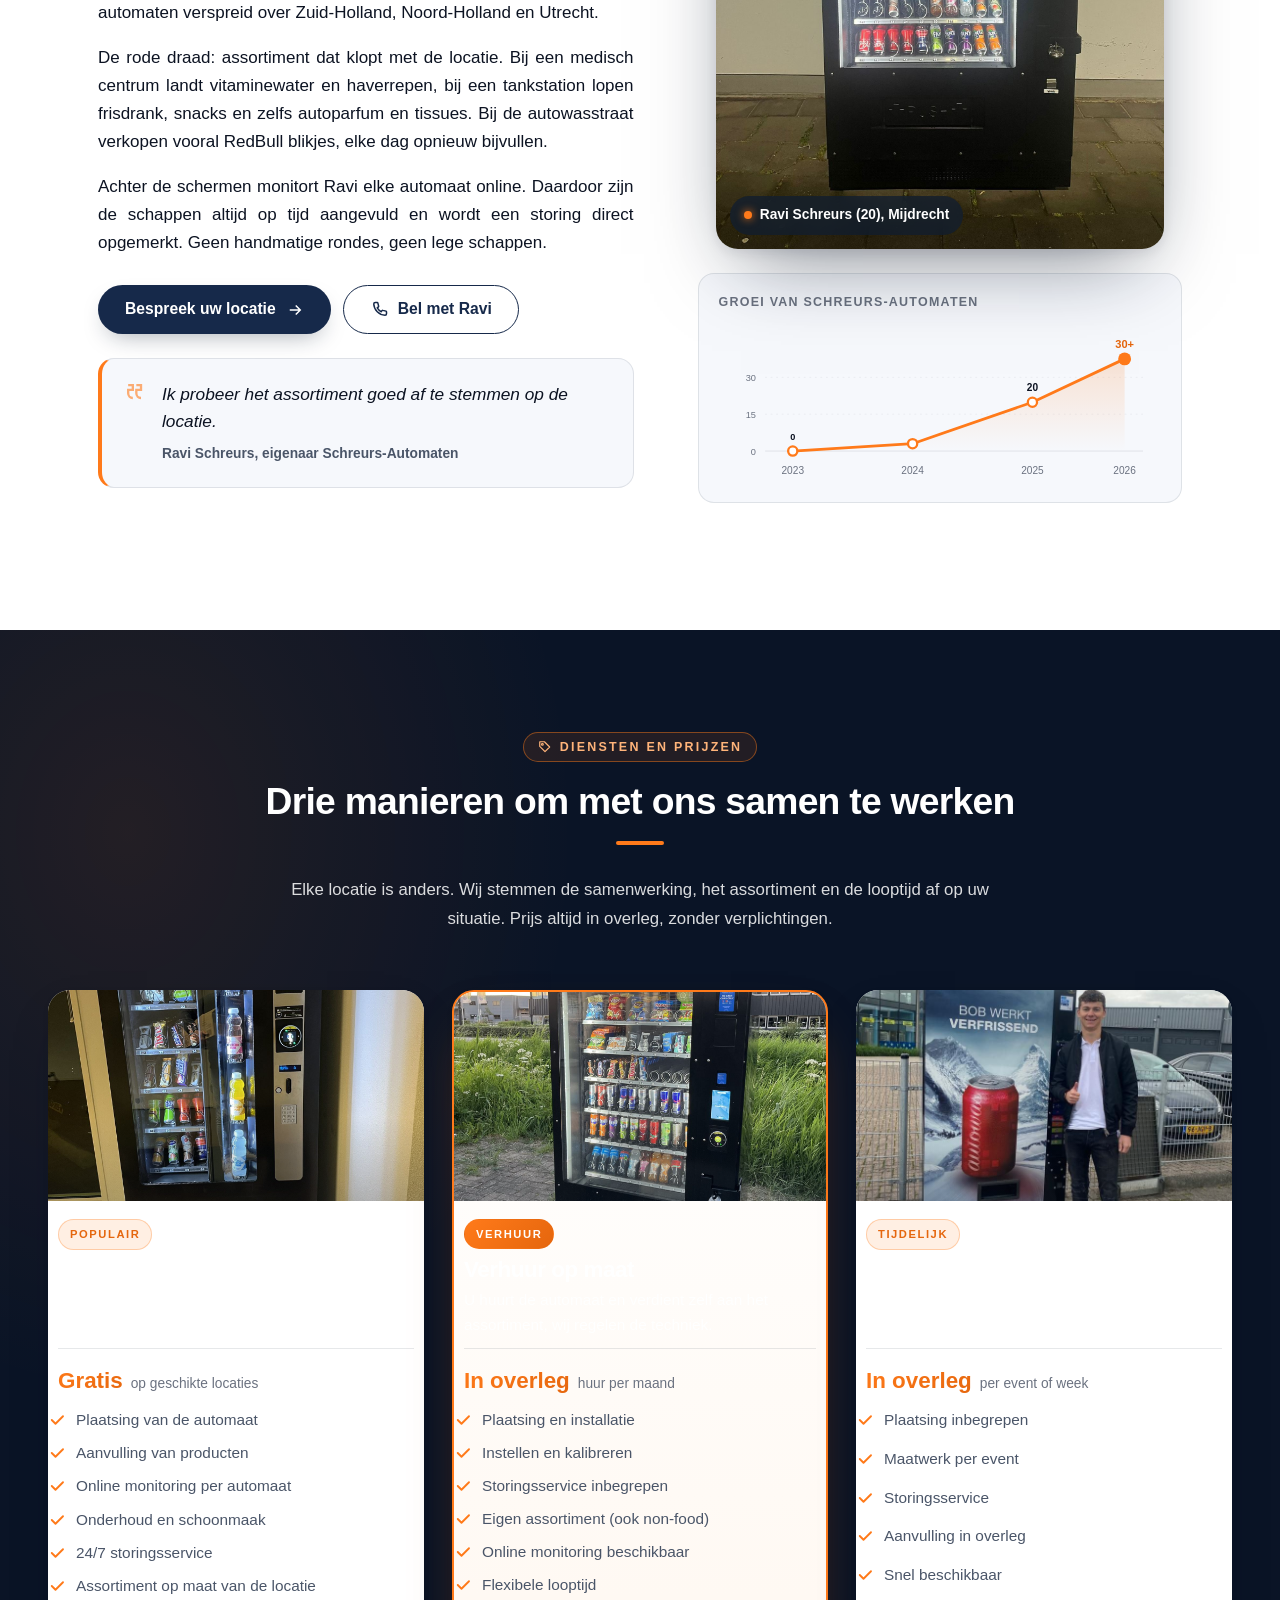
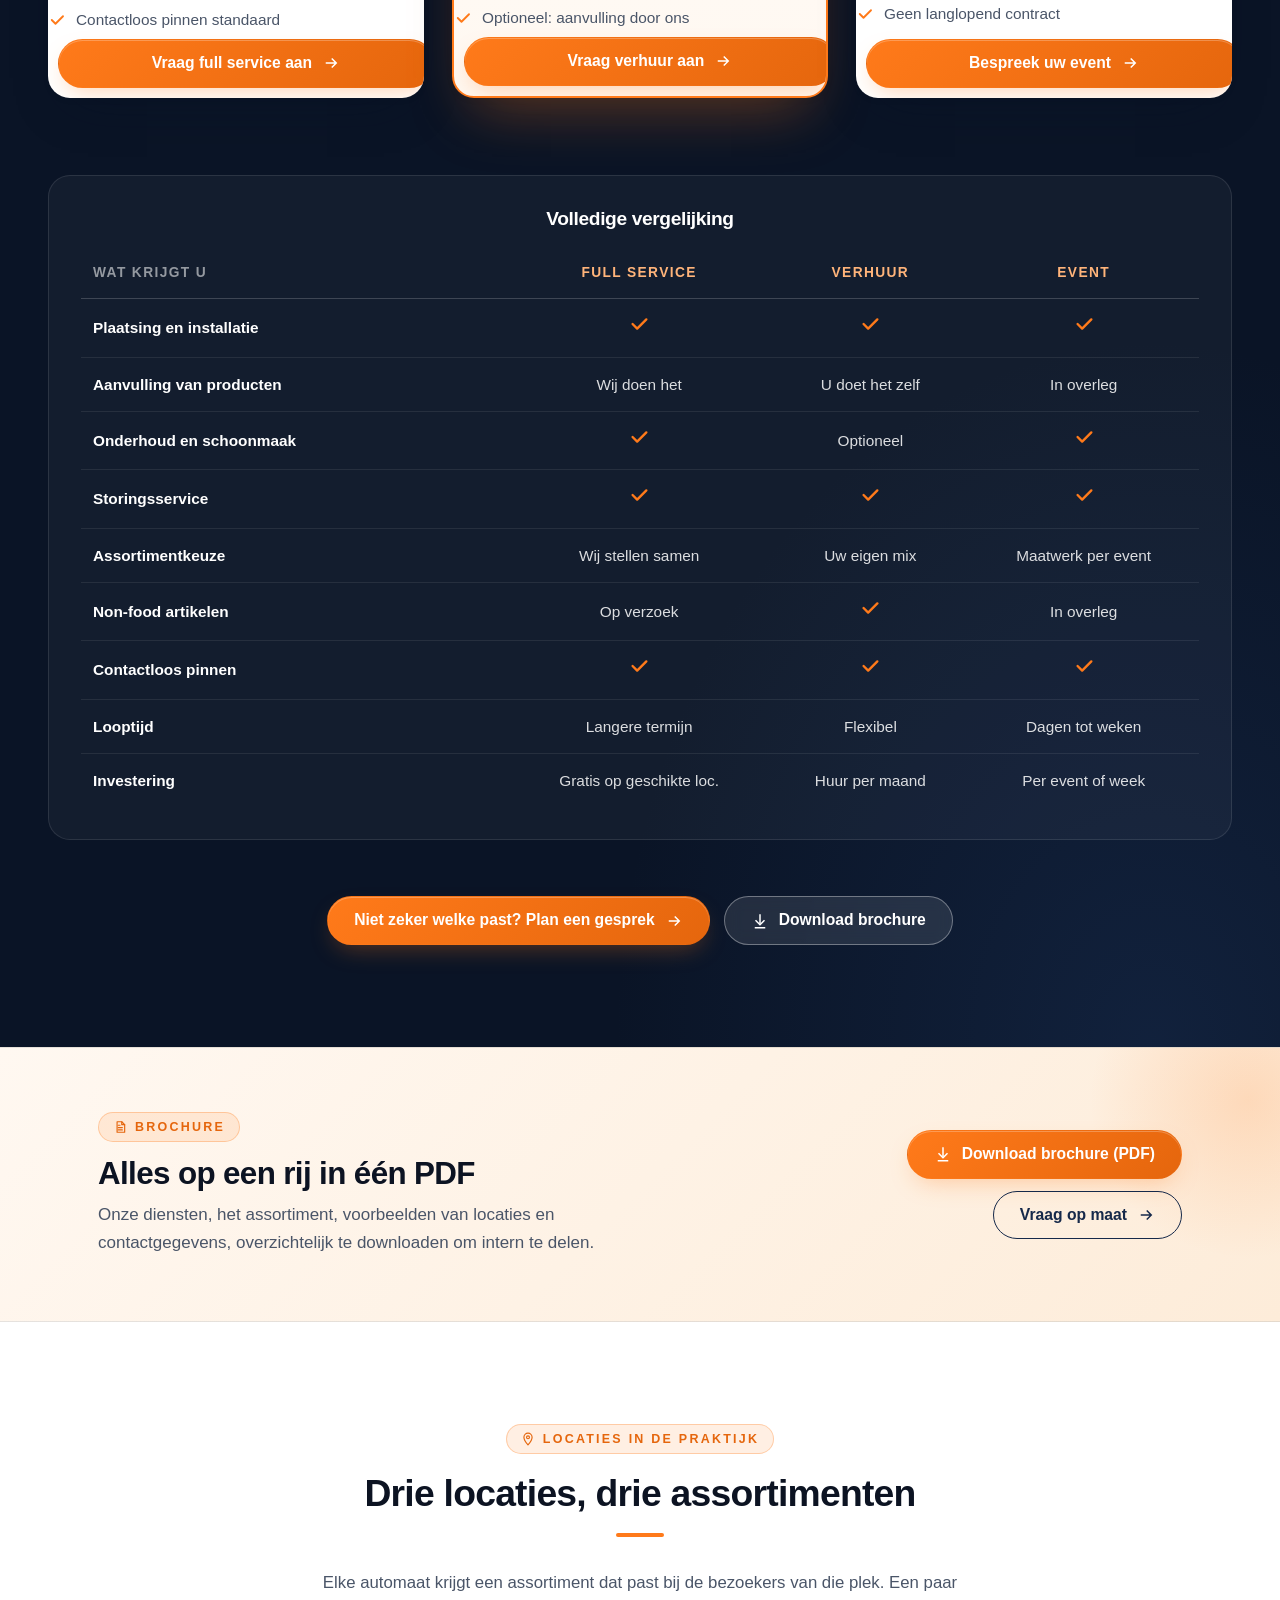
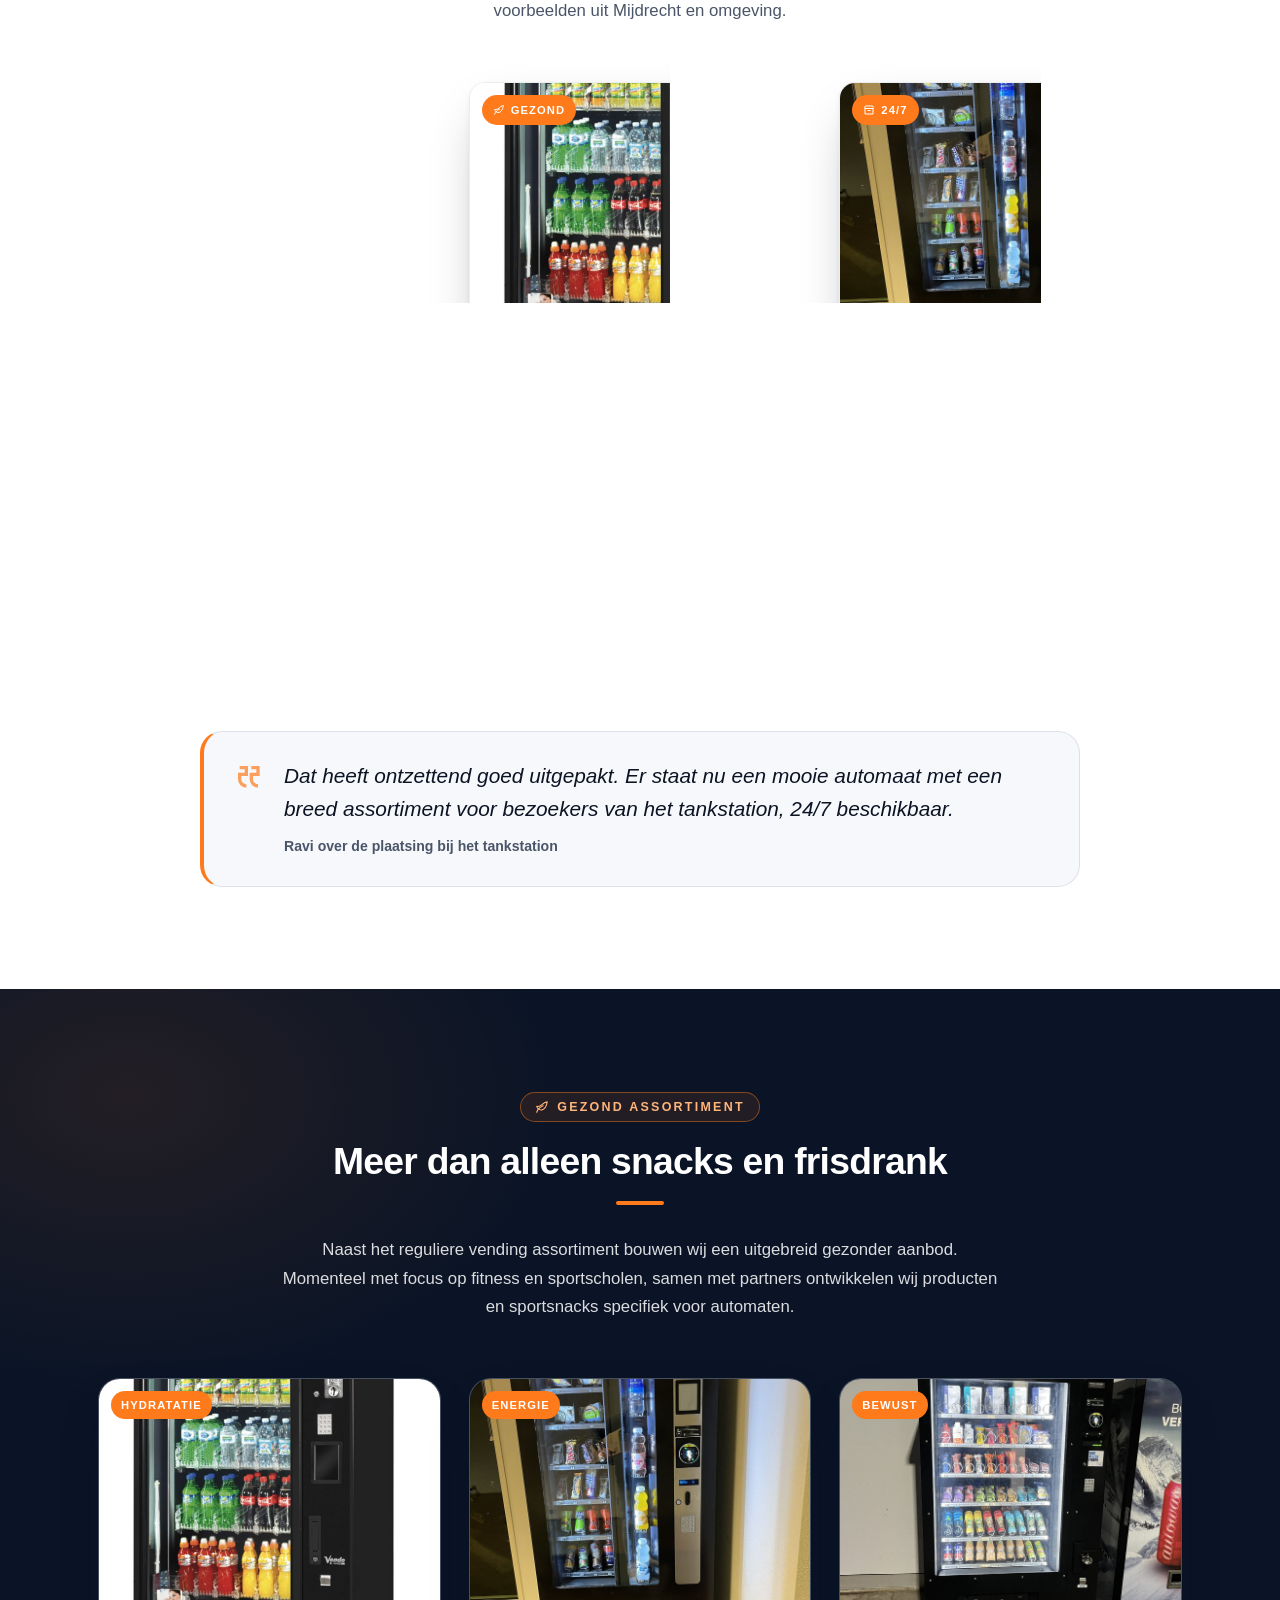
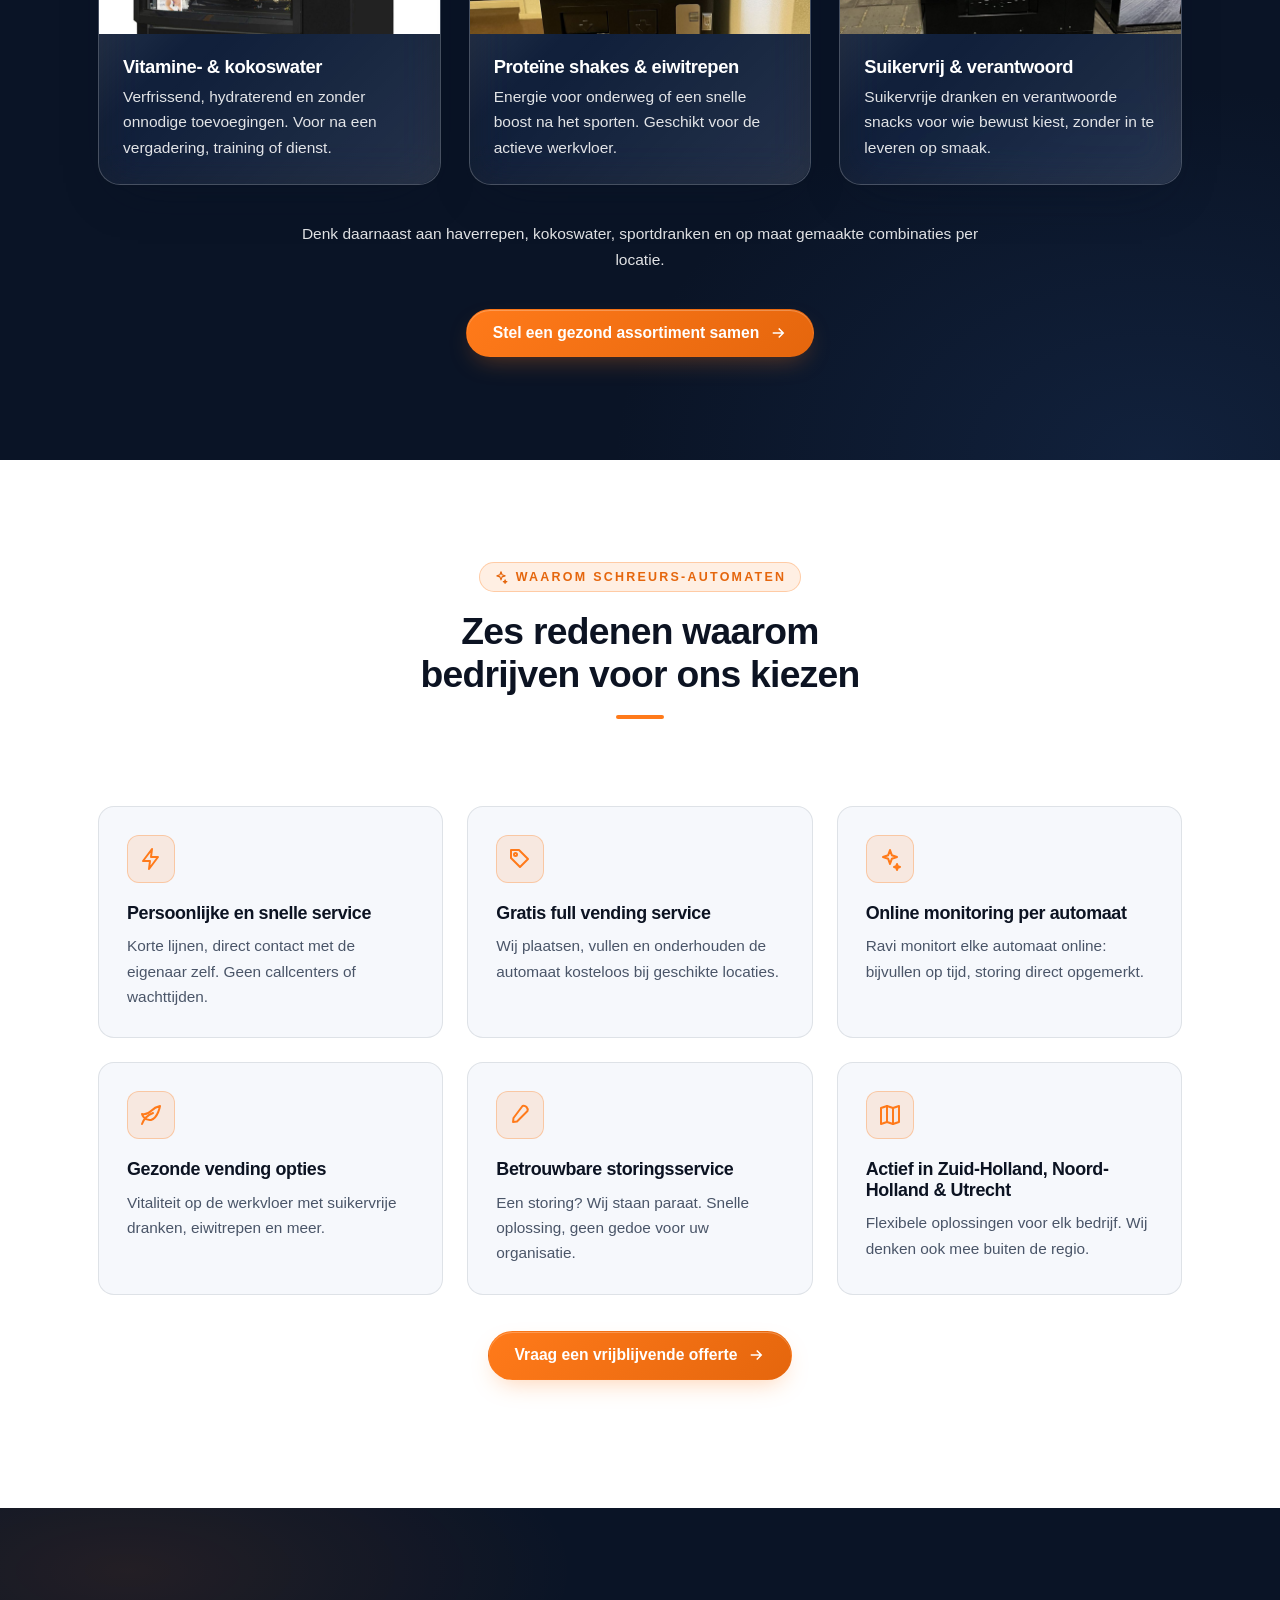
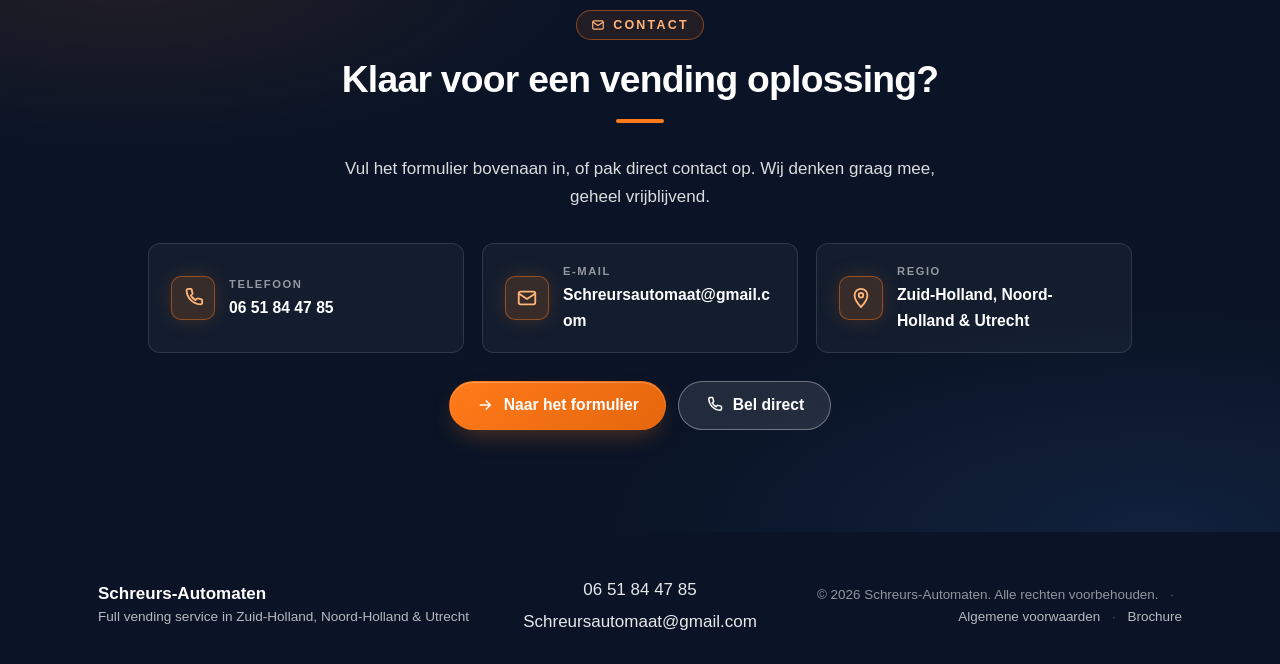
==== commit 49a8f4bc: "Force visibility pricing-card titles, cache-buster v=3 op CSS/JS" ====
--- a/index.html
+++ b/index.html
@@ -9,7 +9,7 @@
   <link rel="icon" type="image/png" href="assets/img/favicon.png" />
   <link rel="apple-touch-icon" href="assets/img/favicon.png" />
   <link rel="preload" as="image" href="assets/img/ravi-portrait.jpg" />
-  <link rel="stylesheet" href="assets/css/style.css" />
+  <link rel="stylesheet" href="assets/css/style.css?v=3" />
 </head>
 <body>
 
@@ -751,4 +751,4 @@
     </div>
   </footer>
 
-  <!-- Sticky mobil+  <!-- Sticky m
--- a/assets/css/style.css
+++ b/assets/css/style.css
@@ -166,7 +166,8 @@
 .section-cta-center { display: flex; justify-content: center; margin-top: 36px; }
 
 .pricing-grid { display: grid; grid-template-columns: repeat(3, 1fr); gap: clamp(20px, 2.5vw, 28px); align-items: stretch; }
-.pricing-card { position: relative; background: #fff; color: var(--ink); border-radius: var(--radius-lg); padding: 0 0 14px; display: flex; flex-direction: column; gap: 10px; box-shadow: var(--glass-shadow); transition: transform 240ms ease, box-shadow 240ms ease; overflow: hidden; }
+.pricing-card { position: relative; background: #fff; color: var(--ink); border-radius: var(--radius-lg); padding: 0 0 10px; display: flex; flex-direction: column; gap: 8px; box-shadow: var(--glass-shadow); transition: transform 240ms ease, box-shadow 240ms ease; overflow: hidden; opacity: 1 !important; transform: none !important; }
+.pricing-card, .pricing-card * { opacity: 1 !important; }
 .pricing-card:hover { transform: translateY(-4px); box-shadow: var(--glass-shadow-strong); }
 .pricing-card-featured { background: linear-gradient(180deg, #fff, #fff8f1); border: 2px solid var(--accent); box-shadow: 0 30px 60px -20px var(--accent-glow), var(--glass-shadow); transform: translateY(-6px); }
 .pricing-card-featured:hover { transform: translateY(-10px); }
@@ -174,8 +175,10 @@
 .pricing-card-media img { width: 100%; height: 100%; object-fit: cover; transition: transform 600ms ease; }
 .pricing-card:hover .pricing-card-media img { transform: scale(1.04); }
 .pricing-card-media::after { content: ""; position: absolute; inset: 0; background: linear-gradient(180deg, rgba(10, 20, 38, 0) 60%, rgba(10, 20, 38, 0.25)); pointer-events: none; }
-.pricing-card-head, .pricing-list, .pricing-cta { margin-left: 14px; margin-right: 14px; }
-.pricing-card-head { margin-top: 12px; display: flex; flex-direction: column; gap: 4px; }
+.pricing-card-head, .pricing-list, .pricing-cta { margin-left: 10px; margin-right: 10px; }
+.pricing-card-head { margin-top: 10px; display: flex; flex-direction: column; gap: 4px; }
+.pricing-list { flex: 0 1 auto; }
+.pricing-cta { margin-top: 4px; }
 .pricing-tag { align-self: flex-start; font-size: 0.70rem; font-weight: 700; letter-spacing: 0.14em; text-transform: uppercase; padding: 5px 11px; border-radius: 999px; background: var(--accent-soft); color: var(--accent-dark); border: 1px solid rgba(255, 122, 26, 0.30); margin-bottom: 4px; }
 .pricing-tag-featured { background: linear-gradient(135deg, var(--accent), var(--accent-dark)); color: #fff; border-color: transparent; }
 .pricing-title { font-size: clamp(1.2rem, 1rem + 0.6vw, 1.4rem); color: var(--ink); margin: 0; }
@@ -352,6 +355,4 @@
 }
 @media (max-width: 380px) {
   .brand-name { font-size: 0.94rem; }
-  .brand-logo { width: 52px; height: 52px; }
-}
-@media (prefers-reduced-motion: reduce) { *, *::before, *::after { animation-duration: 0.001ms !important; transition-duration: 0.001ms +  .bran
